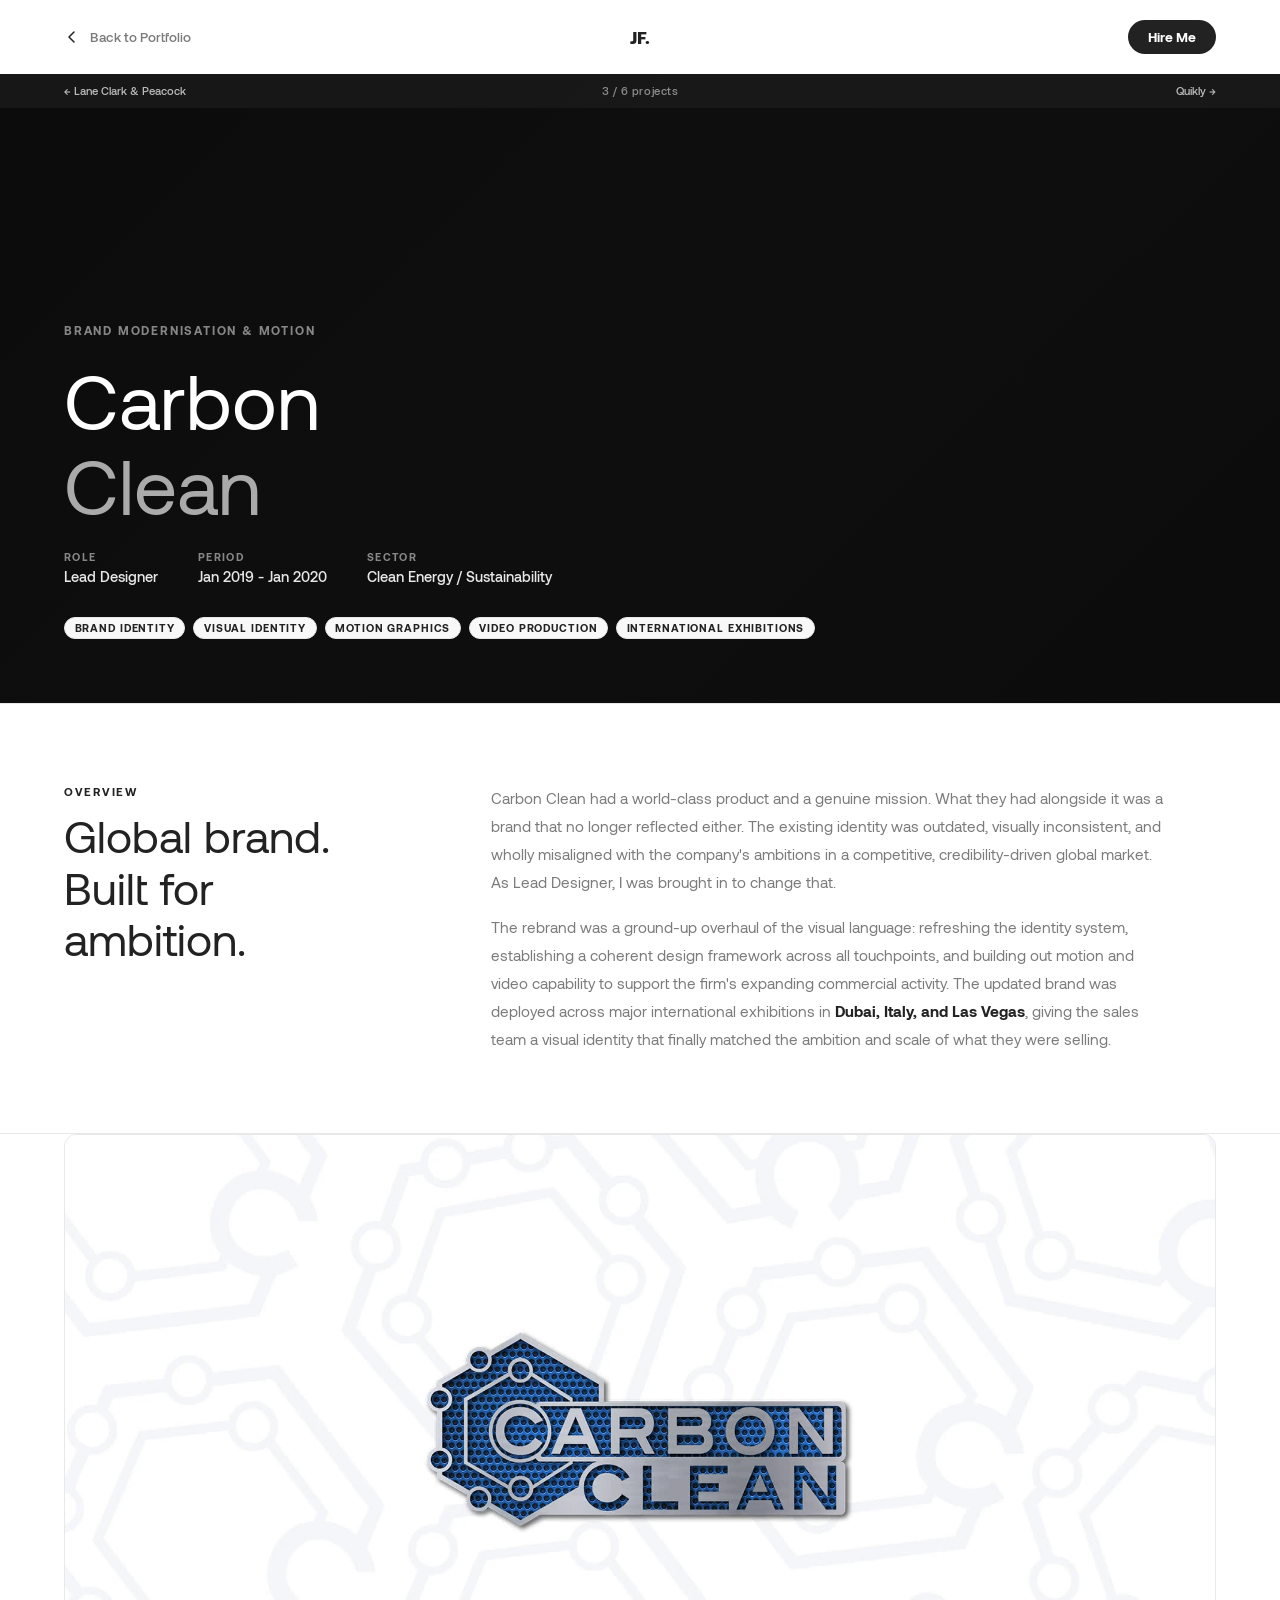
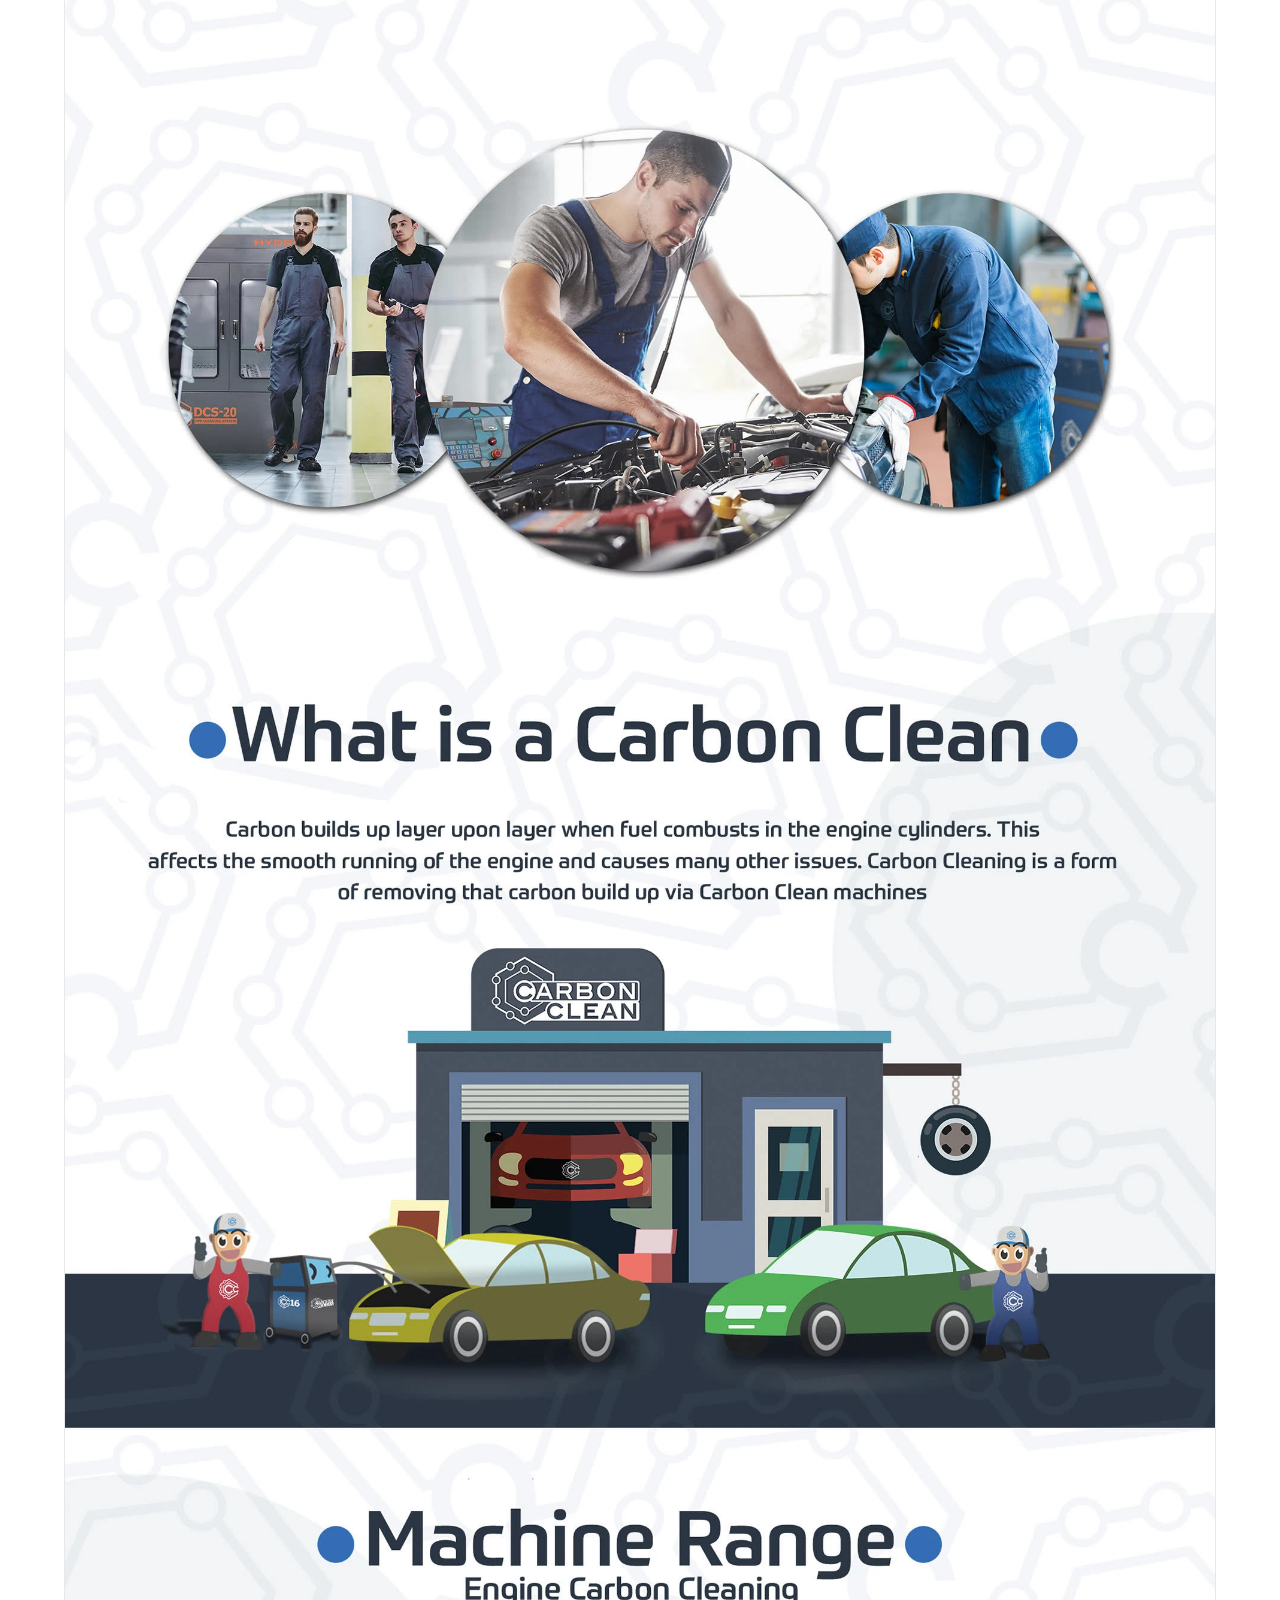
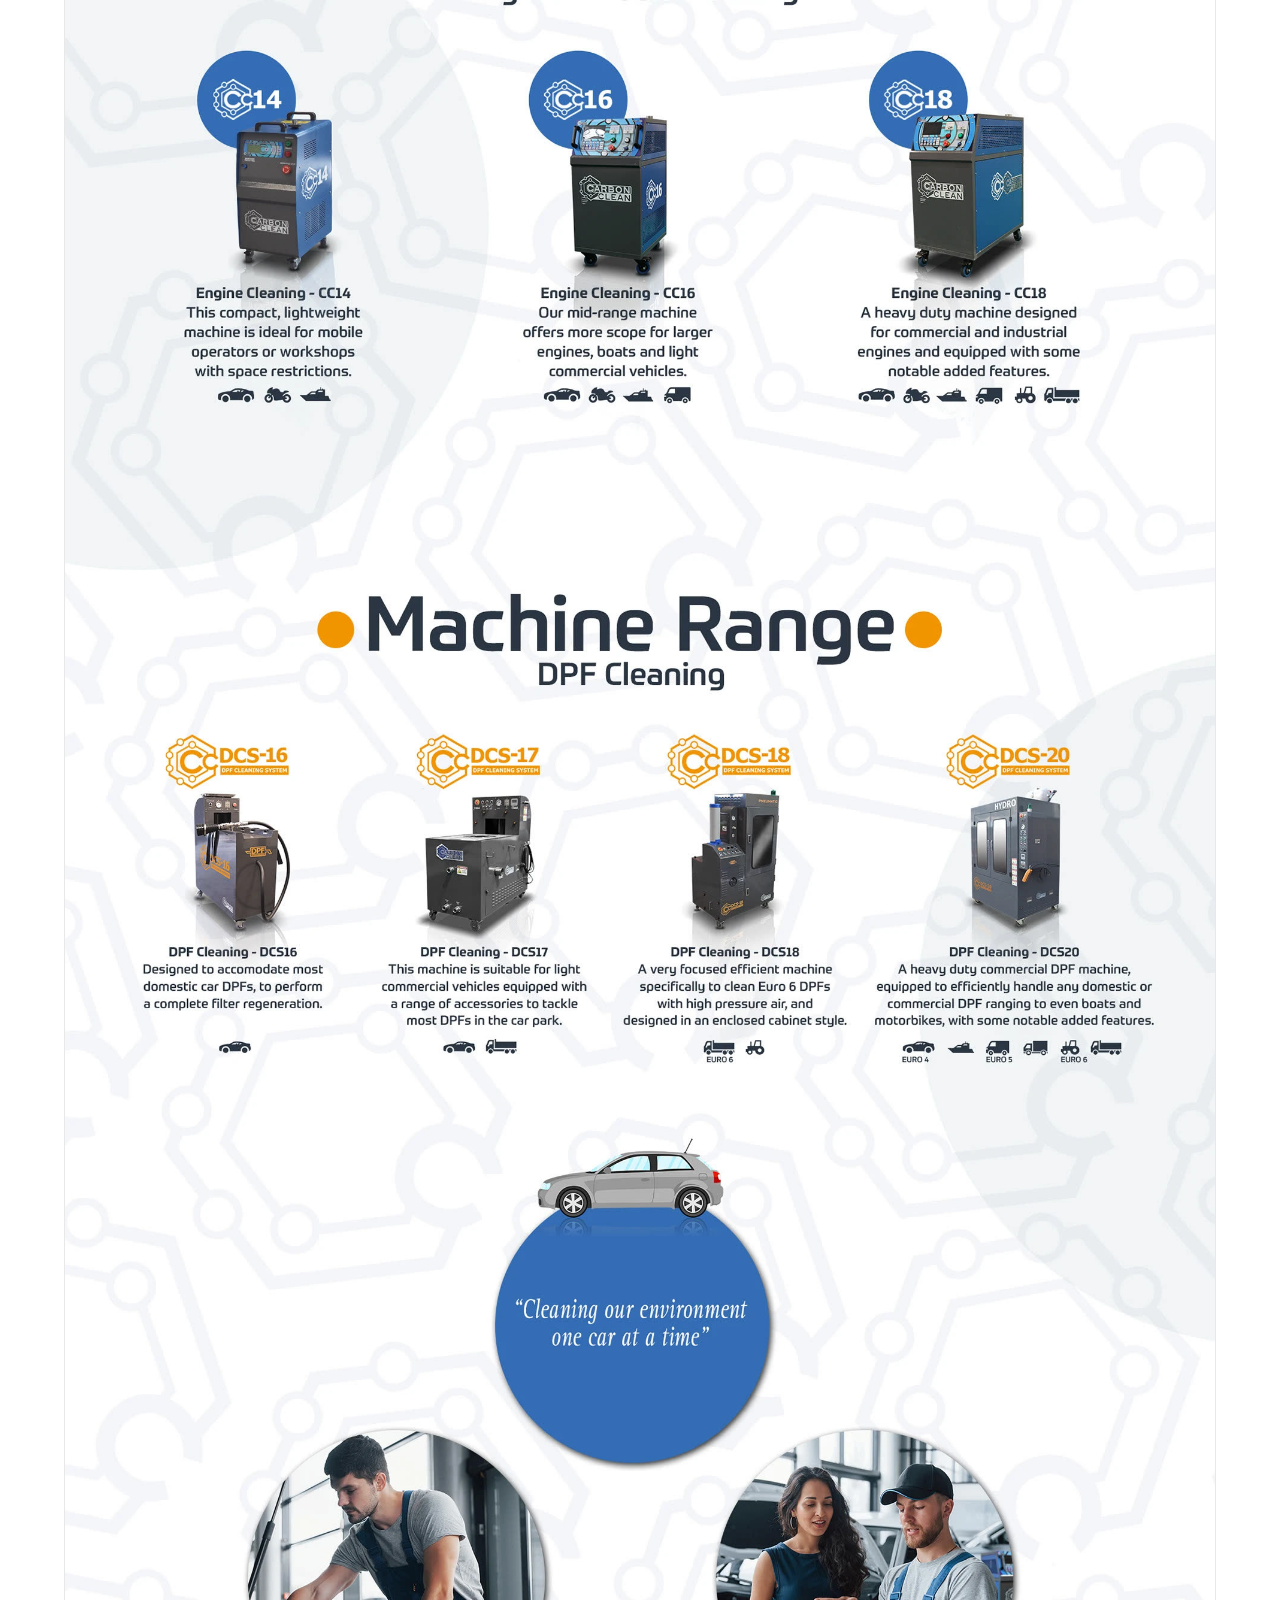
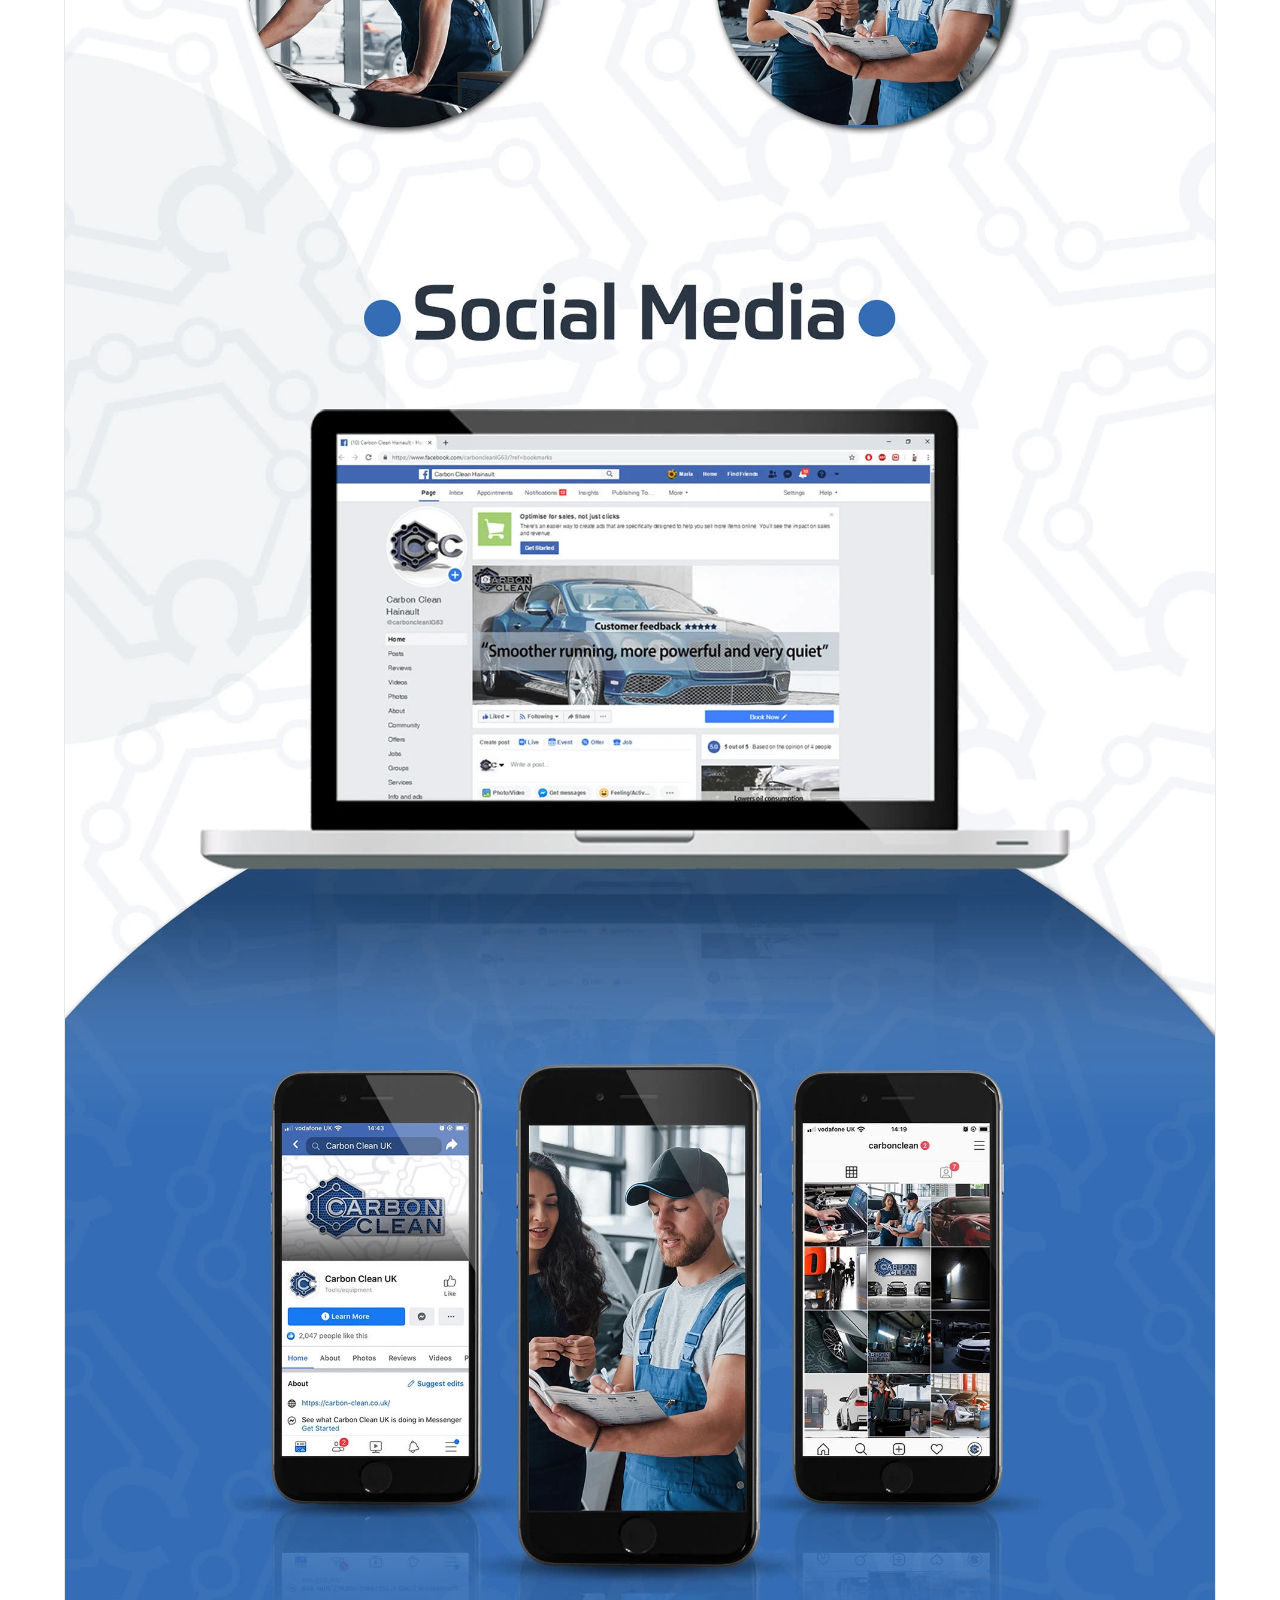
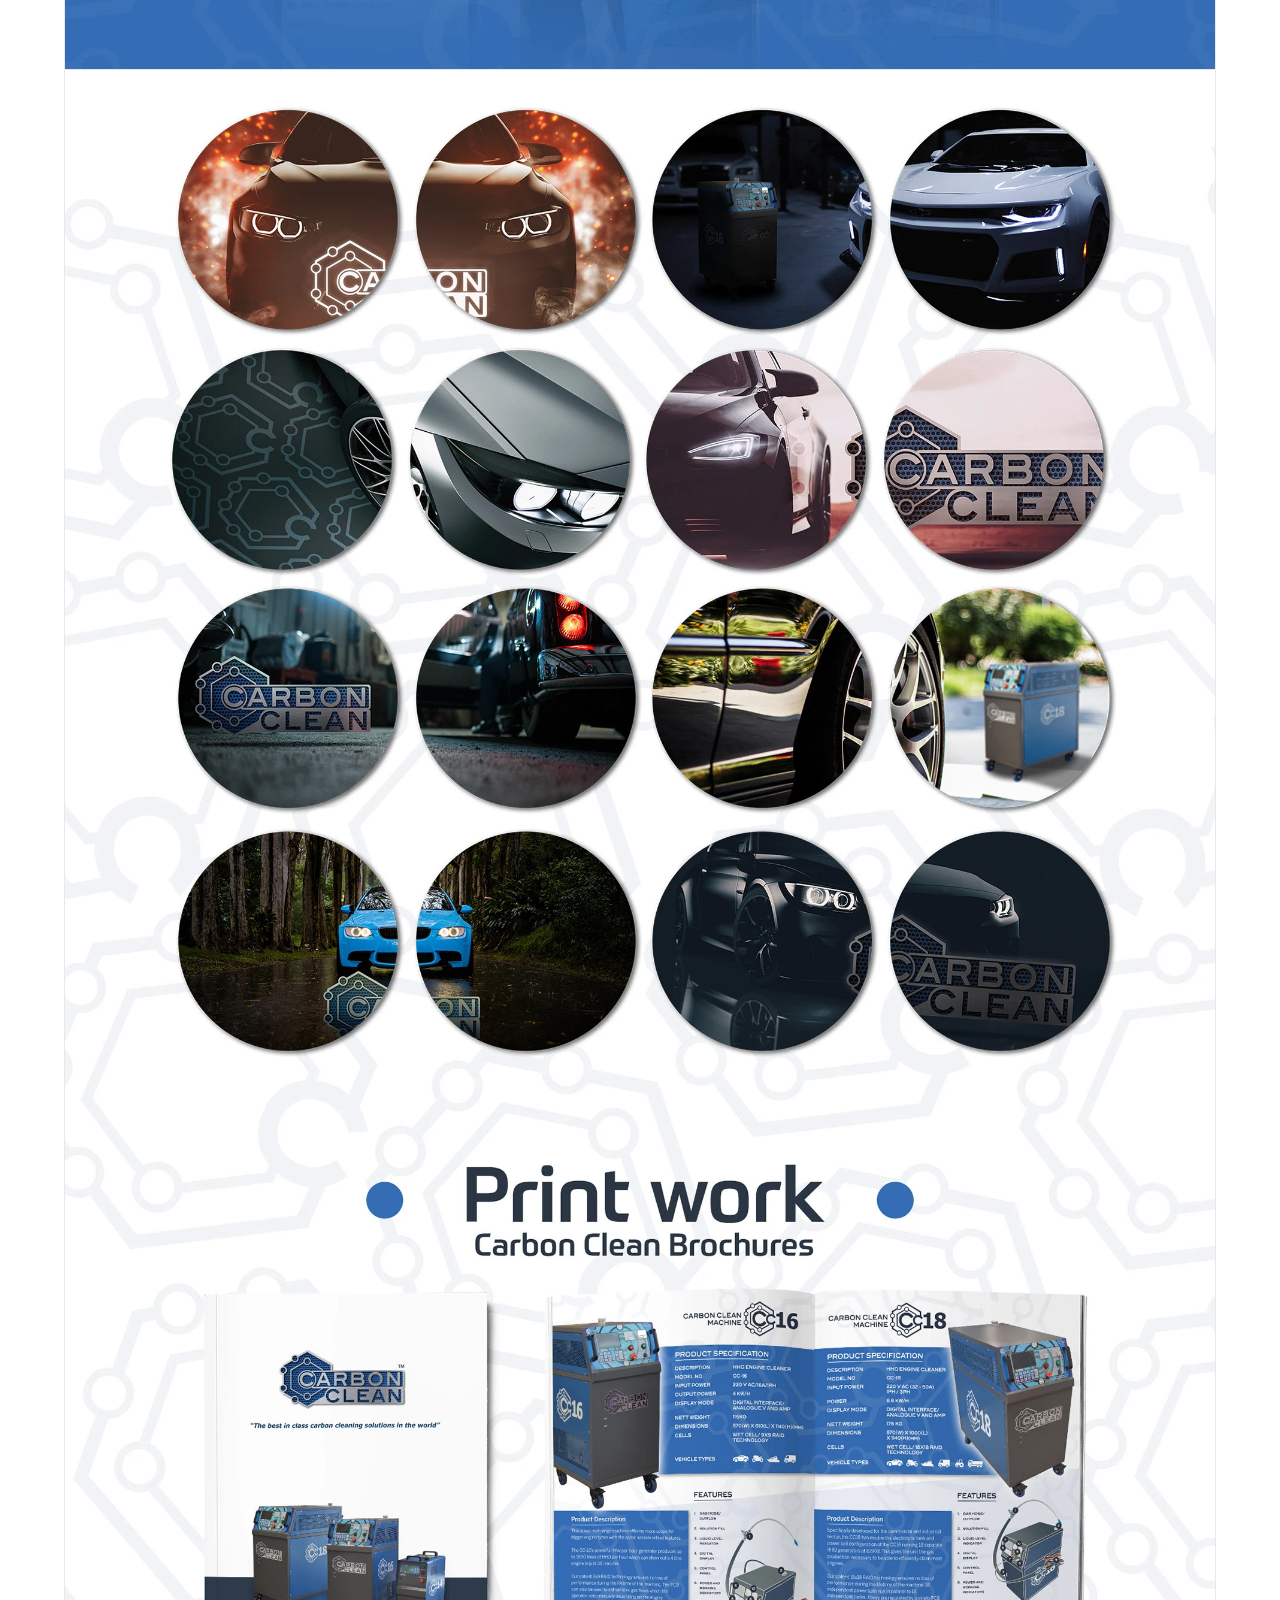
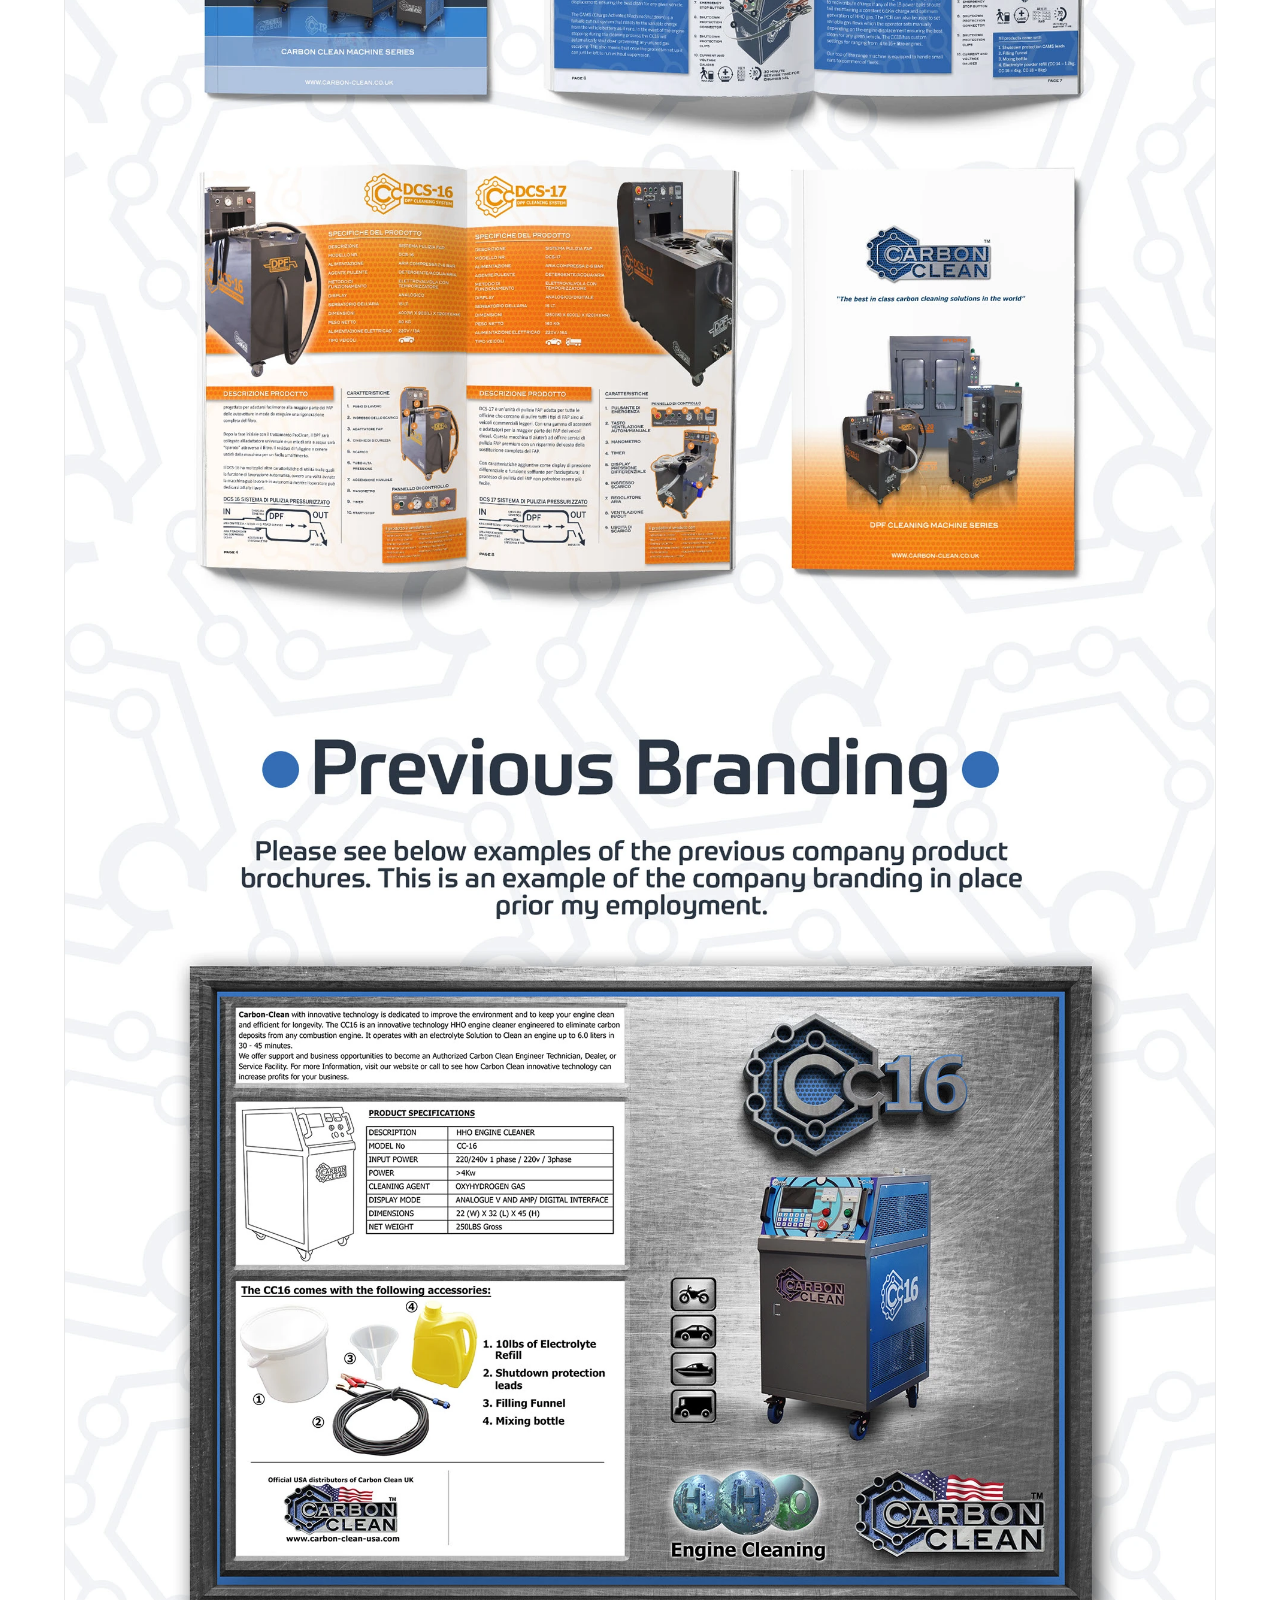
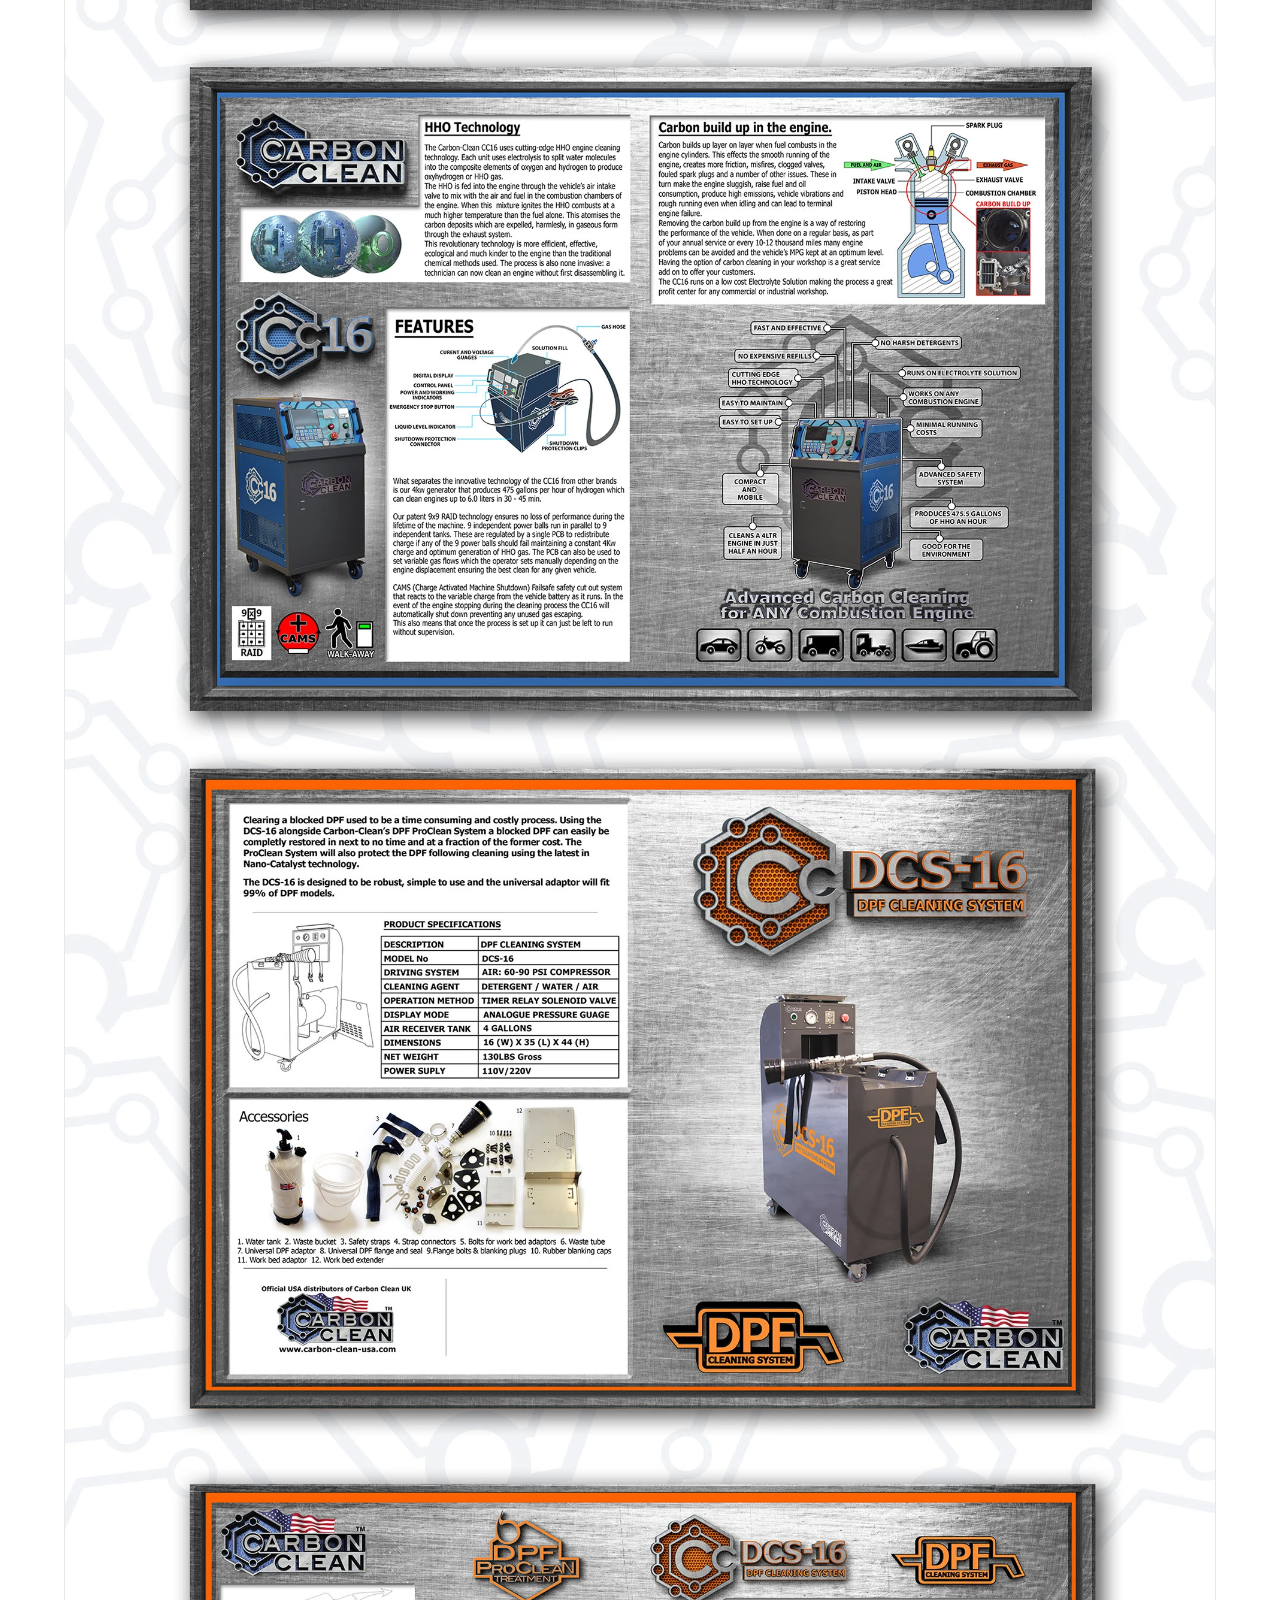
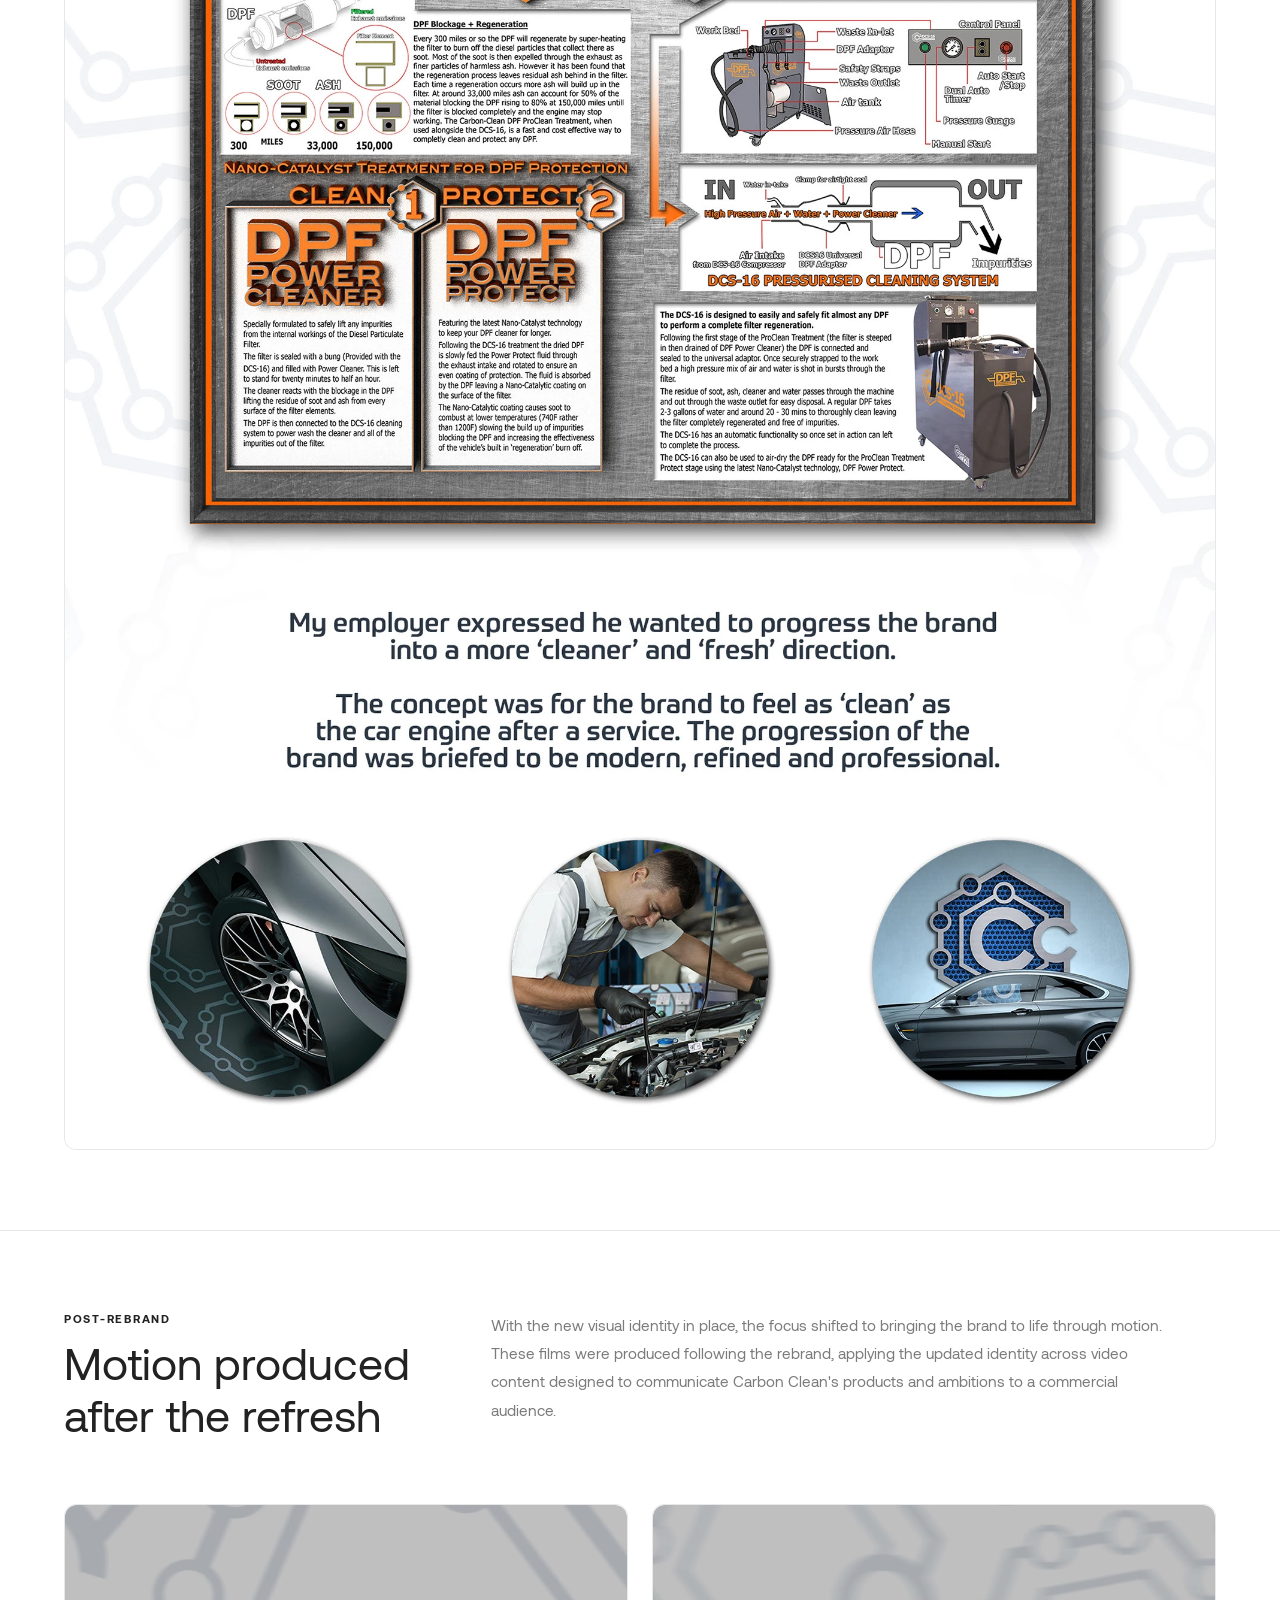
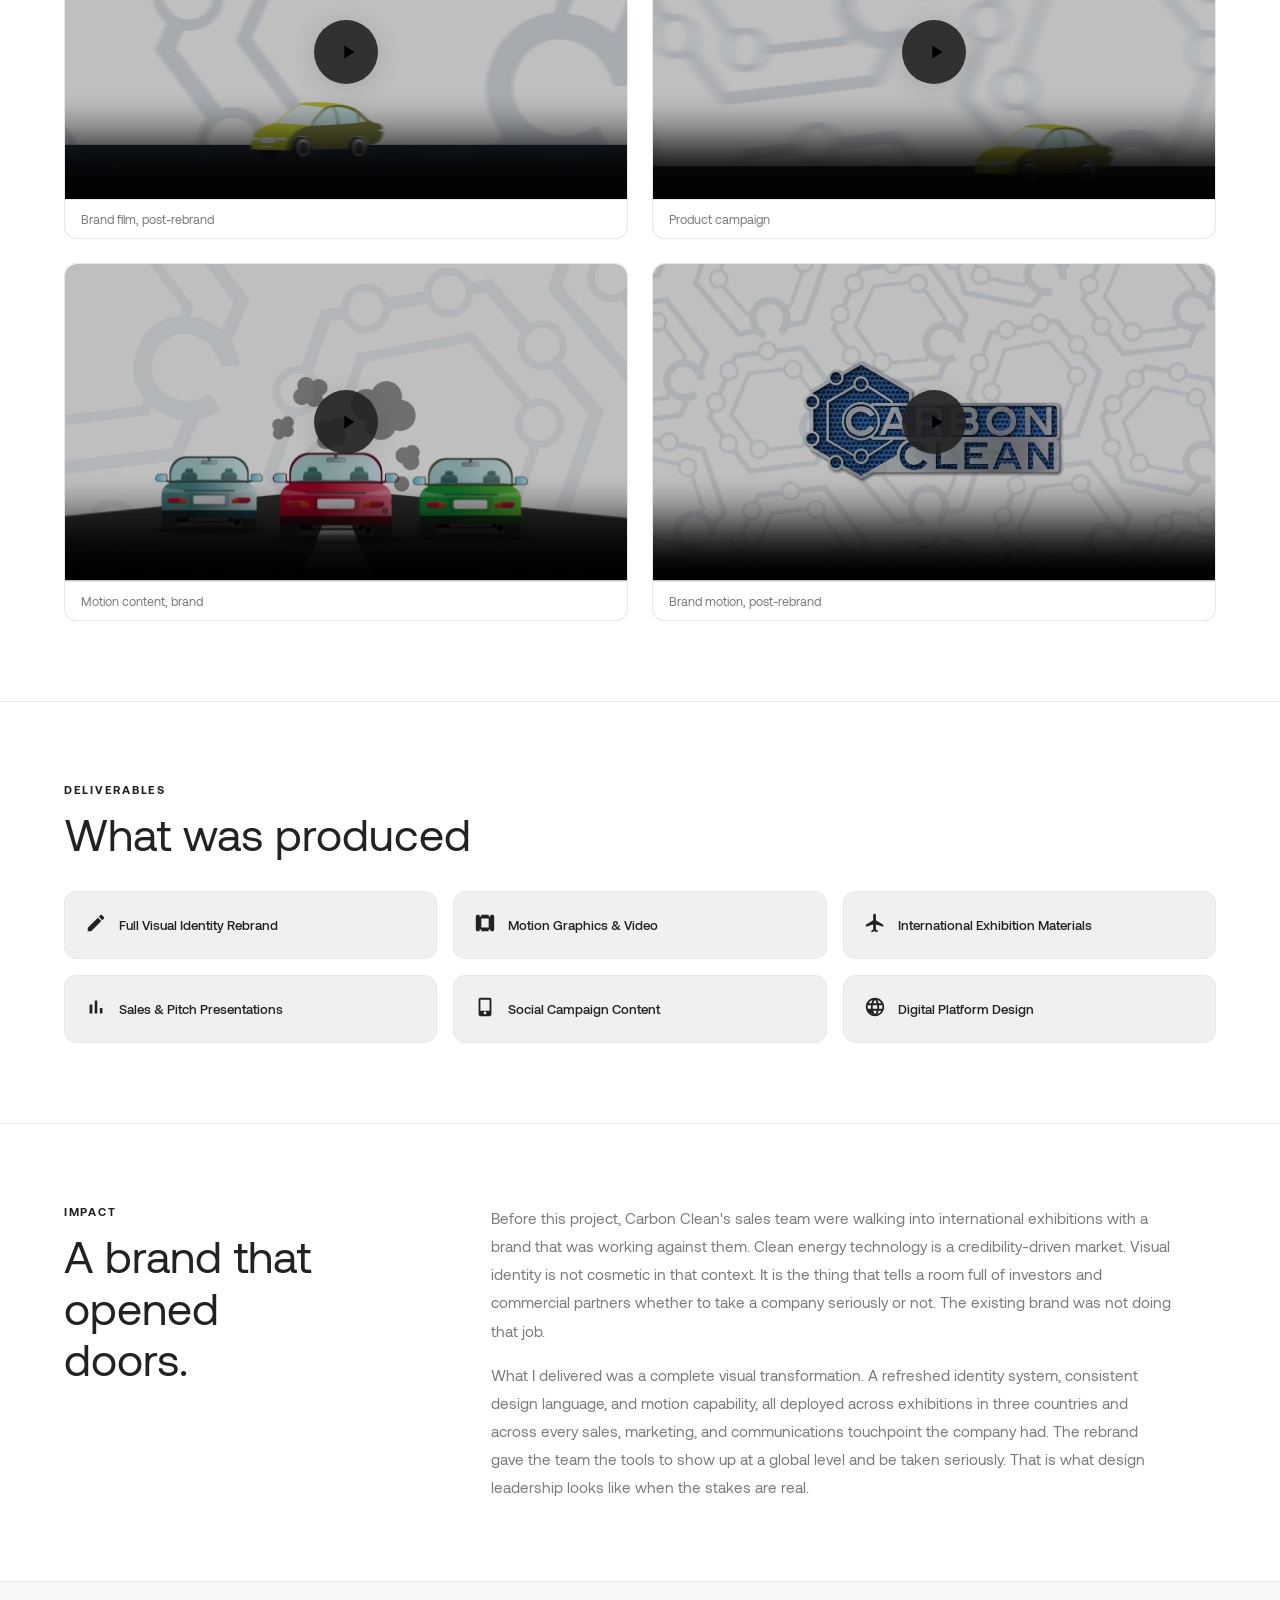
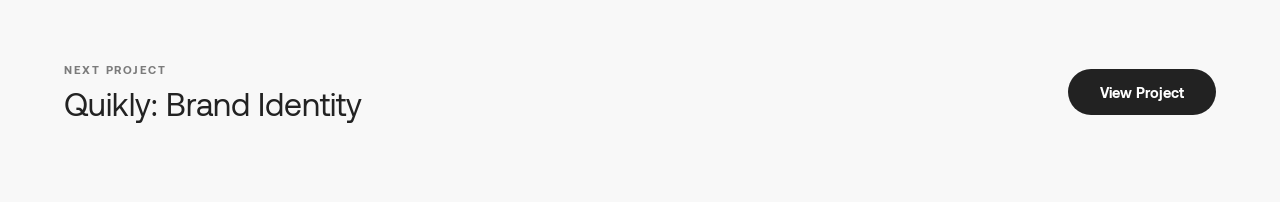
==== carbonclean.html @ cdeaa450 "Project pages: white video containers, favicon fix, mobile strip padding, smaller strip text Co-Auth" ====
﻿<!DOCTYPE html>
<html lang="en">
<head>
  <meta charset="UTF-8" />
  <link rel="icon" type="image/svg+xml" href="assets/favicon.svg" />
  <meta name="viewport" content="width=device-width, initial-scale=1.0" />
  <title>Carbon Clean, Jordan Femi-Famakinwa</title>
  <meta name="description" content="Carbon Clean brand refresh: visual identity modernisation, motion graphics, and international exhibition materials for a global clean-energy company." />
  <meta property="og:type" content="website" />
  <meta property="og:title" content="Carbon Clean, Jordan Femi-Famakinwa" />
  <meta property="og:url" content="https://jordanfemidesign.com/carbonclean.html" />
  <meta property="og:description" content="Carbon Clean brand refresh: visual identity modernisation, motion graphics, and international exhibition materials for a global clean-energy company." />
  <meta property="og:image" content="https://jordanfemidesign.com/assets/og-thumbnail.jpg" />
  <meta name="twitter:card" content="summary_large_image" />
  <meta name="twitter:image" content="https://jordanfemidesign.com/assets/og-thumbnail.jpg" />
  <link rel="stylesheet" href="fonts.css" />
  <script async src="https://www.googletagmanager.com/gtag/js?id=G-19CZ6Z5MK8"></script>
  <script>
    window.dataLayer = window.dataLayer || [];
    function gtag(){dataLayer.push(arguments);}
    gtag('js', new Date());
    gtag('config', 'G-19CZ6Z5MK8');

    // Stack the project nav strip flush below the fixed nav
    function sizeHeaderStack() {
      var nav = document.querySelector('nav');
      var strip = document.querySelector('.project-nav-strip');
      if (!nav || !strip) return;
      var navH = nav.offsetHeight;
      strip.style.top = navH + 'px';
      document.body.style.paddingTop = navH + 'px';
    }
    document.addEventListener('DOMContentLoaded', sizeHeaderStack);
    document.addEventListener('DOMContentLoaded', function() {
      if (document.fonts && document.fonts.ready) {
        document.fonts.ready.then(sizeHeaderStack);
      }
    });
    window.addEventListener('resize', sizeHeaderStack);  </script>
  <style>
    *, *::before, *::after { box-sizing: border-box; margin: 0; padding: 0; }
    :root { --bg:#FFFFFF; --bg2:#F8F8F8; --bg3:#F0F0F0; --accent:#222222; --text:#222222; --muted:#7B7B7B; --border:#E8E8E8; }
    html { scroll-behavior: smooth; }
    body { font-family: 'Aeonik', sans-serif; background: var(--bg); color: var(--text); }

    nav {
      position: fixed; top: 0; left: 0; right: 0; z-index: 100;
      display: flex; justify-content: space-between; align-items: center;
      padding: 1.25rem 4rem; background: #fff;
    }
    .nav-back { display: flex; align-items: center; gap: 0.6rem; color: var(--muted); text-decoration: none; font-size: 0.84rem; font-weight: 500; transition: color 0.2s; }
    .nav-back:hover { color: var(--text); }
    .nav-logo { font-weight: 900; font-size: 1.1rem; letter-spacing: -0.03em; color: var(--accent); text-decoration: none; position: absolute; left: 50%; transform: translateX(-50%); }
    .nav-cta { background: var(--accent); color: #fff; padding: 0.55rem 1.25rem; border-radius: 100px; font-weight: 700; font-size: 0.84rem; text-decoration: none; }

    .project-hero { background: #1a1a1a;
      min-height: 70vh; display: flex; flex-direction: column;
      justify-content: flex-end; padding: 10rem 4rem 4rem;
      position: relative; overflow: hidden; border-bottom: 1px solid var(--border);
    }
    .hero-bg { display: none; position: absolute; inset: 0; background: linear-gradient(135deg, #0a0a0a, #0f1a0a, #1a2e0f); }
    .hero-content { position: relative; z-index: 1; max-width: 800px; }
    .project-eyebrow { font-size: 0.75rem; font-weight: 600; letter-spacing: 0.15em; text-transform: uppercase; color: rgba(255,255,255,0.5); margin-bottom: 1.25rem; display: flex; align-items: center; gap: 0.75rem; }
    .project-eyebrow::before { display: none; }
    .project-hero h1 { color: #fff; font-size: clamp(2.8rem, 6vw, 6rem); font-weight: 400; letter-spacing: 0; line-height: 1.1; margin-bottom: 1.5rem; }
    .project-hero h1 span { color: rgba(255,255,255,0.65); }
    .project-meta { display: flex; gap: 2.5rem; flex-wrap: wrap; margin-bottom: 2rem; }
    .meta-label { font-size: 0.68rem; font-weight: 600; letter-spacing: 0.12em; text-transform: uppercase; color: rgba(255,255,255,0.5); margin-bottom: 0.3rem; }
    .meta-value { font-size: 0.9rem; font-weight: 500; color: rgba(255,255,255,0.9); }
    .tag { font-size: 0.68rem; font-weight: 600; letter-spacing: 0.08em; text-transform: uppercase; color: var(--accent); background: #F8F8F8; padding: 0.22rem 0.6rem; border-radius: 100px; border: 1px solid #E8E8E8; }
    .tags-row { display: flex; gap: 0.5rem; flex-wrap: wrap; }

    .case-section { padding: 5rem 4rem; border-bottom: 1px solid var(--border); }
    .section-label { font-size: 0.72rem; font-weight: 600; letter-spacing: 0.15em; text-transform: uppercase; color: var(--accent); margin-bottom: 0.75rem; }
    .section-title { font-size: clamp(1.8rem, 3.5vw, 2.8rem); font-weight: 400; letter-spacing: 0; line-height: 1.15; margin-bottom: 1.5rem; }
    .body-text { font-size: 0.95rem; color: var(--muted); line-height: 1.85; max-width: 680px; }

    .two-col-3 { display: grid; grid-template-columns: 1fr 2fr; gap: 4rem; align-items: start; }
    .img-full { width: 100%; display: block; border-radius: 0.75rem; border: 1px solid var(--border); }
    .img-caption { font-size: 0.75rem; color: var(--muted); margin-top: 0.75rem; text-align: center; }

    /* Video grid */
    .video-grid { display: grid; grid-template-columns: 1fr 1fr; gap: 1.5rem; margin-top: 2.5rem; }
    .video-item { border-radius: 0.75rem; overflow: hidden; border: 1px solid var(--border); background: #fff; }
    .video-item video { width: 100%; display: block; height: auto; }
    .video-item.featured { grid-column: span 2; }
    .video-label { padding: 0.75rem 1rem; font-size: 0.78rem; color: var(--muted); border-top: 1px solid var(--border); background: #fff; }

    .deliverables-grid { display: grid; grid-template-columns: repeat(3,1fr); gap: 1rem; margin-top: 2rem; }
    .deliverable-card { background: var(--bg3); border: 1px solid var(--border); border-radius: 0.75rem; padding: 1.25rem; display: flex; align-items: center; gap: 0.75rem; }
    .deliverable-icon { font-size: 1.2rem; flex-shrink: 0; }
    .deliverable-text { font-size: 0.82rem; font-weight: 500; color: var(--text); }

    .next-project { padding: 5rem 4rem; background: var(--bg2); display: flex; justify-content: space-between; align-items: center; }
    .next-label { font-size: 0.72rem; font-weight: 600; letter-spacing: 0.15em; text-transform: uppercase; color: var(--muted); margin-bottom: 0.5rem; }
    .next-title { font-size: 2rem; font-weight: 400; letter-spacing: 0; }
    .btn-primary { background: var(--accent); color: #fff; padding: 0.9rem 2rem; border-radius: 100px; font-weight: 700; font-size: 0.9rem; text-decoration: none; transition: opacity 0.2s, transform 0.2s; display: inline-block; }
    .btn-primary:hover { opacity: 0.85; transform: translateY(-2px); }

    .fade-up { opacity: 0; transform: translateY(24px); transition: opacity 0.6s ease, transform 0.6s ease; }
    .fade-up.visible { opacity: 1; transform: translateY(0); }

    @media (max-width: 900px) {
      nav { padding: 1rem 1.5rem; }
      .project-hero, .case-section { padding-left: 1.5rem; padding-right: 1.5rem; }
      .two-col-3 { grid-template-columns: 1fr; gap: 2rem; }
      .video-grid { grid-template-columns: 1fr; }
      .video-item.featured { grid-column: span 1; }
      .deliverables-grid { grid-template-columns: 1fr 1fr; }
      .next-project { flex-direction: column; gap: 2rem; align-items: flex-start; }
    }

    /* Play button overlay */
    .video-item { position: relative; }
    .video-item::before {
      content: '';
      position: absolute;
      inset: 0;
      background: rgba(0,0,0,0.25);
      z-index: 1;
      transition: opacity 0.2s;
      pointer-events: none;
      border-radius: 0.75rem 0.75rem 0 0;
    }
    .video-item.playing::before { opacity: 0; }
    .play-btn {
      position: absolute;
      top: 50%;
      left: 50%;
      transform: translate(-50%, calc(-50% - 20px));
      width: 64px;
      height: 64px;
      background: rgba(34,34,34,0.9);
      border-radius: 50%;
      display: flex;
      align-items: center;
      justify-content: center;
      z-index: 2;
      pointer-events: auto;
      cursor: pointer;
      transition: opacity 0.2s, transform 0.2s, background 0.2s;
      box-shadow: 0 4px 24px rgba(34,34,34,0.15);
    }
    .play-btn:hover { background: #222222; transform: translate(-50%, calc(-50% - 20px)) scale(1.08); }
    .play-btn svg { margin-left: 4px; }
    .video-item.playing .play-btn { opacity: 0; transform: translate(-50%, -50%) scale(0.8); }
    .video-label { position: relative; z-index: 3; }

    .hero-video-bg {
      position: absolute; inset: 0;
      width: 100%; height: 100%;
      object-fit: cover;
      filter: grayscale(100%) brightness(0.55);
      transform: scale(1.06);
      z-index: 0;
    }
    .hero-video-bg::-webkit-media-controls { display: none !important; }
    .hero-video-bg::-webkit-media-controls-enclosure { display: none !important; }
    .hero-video-overlay {
      position: absolute; inset: 0; z-index: 1;
      background: linear-gradient(135deg, rgba(0,0,0,0.55) 0%, rgba(0,0,0,0.45) 50%, rgba(0,0,0,0.55) 100%);
    }
  
    /* ── PROJECT NAV STRIP ─────────────────────────────── */
    .project-nav-strip {
      position: fixed; top: 0; z-index: 99;
      display: grid; grid-template-columns: 1fr auto 1fr; align-items: center;
      left: 0; right: 0;
      padding: 0.65rem 4rem;
      background: rgba(34,34,34,0.5);
      font-size: 0.7rem; font-weight: 500;
    }
    .pnav-prev { color: rgba(255,255,255,0.7); text-decoration: none; transition: color 0.2s; text-align: left; }
    .pnav-next { color: rgba(255,255,255,0.7); text-decoration: none; transition: color 0.2s; text-align: right; }
    .pnav-prev:hover, .pnav-next:hover { color: #fff; }
    .pnav-count { color: rgba(255,255,255,0.5); font-size: 0.7rem; letter-spacing: 0.05em; text-align: center; }
    .pnav-placeholder { min-width: 80px; }
    @media (max-width: 900px) {
      .project-nav-strip { padding-left: 1.5rem; padding-right: 1.5rem; }
    }
  </style>
</head>
<body>

  <nav>
    <a href="index.html" class="nav-back">
      <svg width="16" height="16" viewBox="0 0 16 16" fill="none"><path d="M10 3L5 8l5 5" stroke="#222222" stroke-width="1.5" stroke-linecap="round" stroke-linejoin="round"/></svg>
      Back to Portfolio
    </a>
    <a href="index.html" class="nav-logo">JF.</a>
    <a href="index.html#contact" class="nav-cta">Hire Me</a>
  </nav>

  <div class="project-nav-strip">
  <a href="lcp.html" class="pnav-prev">&#8592; Lane Clark &amp; Peacock</a>
  <span class="pnav-count">3 / 6 projects</span>
  <a href="quikly.html" class="pnav-next">Quikly &#8594;</a>
  </div>



  <div class="project-hero">
    <video class="hero-video-bg" autoplay loop muted playsinline>
      <source src="assets/videos/carbonclean-hero-bg.mp4" type="video/mp4" />
    </video>
    <div class="hero-video-overlay"></div>
    <div class="hero-bg"></div>
    <div class="hero-content">
      <div class="project-eyebrow">Brand Modernisation & Motion</div>
      <h1>Carbon <br><span>Clean</span></h1>
      <div class="project-meta">
        <div class="meta-item">
          <div class="meta-label">Role</div>
          <div class="meta-value">Lead Designer</div>
        </div>
        <div class="meta-item">
          <div class="meta-label">Period</div>
          <div class="meta-value">Jan 2019 - Jan 2020</div>
        </div>
        <div class="meta-item">
          <div class="meta-label">Sector</div>
          <div class="meta-value">Clean Energy / Sustainability</div>
        </div>
      </div>
      <div class="tags-row">
        <span class="tag">Brand Identity</span>
        <span class="tag">Visual Identity</span>
        <span class="tag">Motion Graphics</span>
        <span class="tag">Video Production</span>
        <span class="tag">International Exhibitions</span>
      </div>
    </div>
  </div>

  <!-- OVERVIEW -->
  <section class="case-section">
    <div class="two-col-3">
      <div>
        <div class="section-label">Overview</div>
        <h2 class="section-title">Global brand. <br>Built for <br>ambition.</h2>
      </div>
      <div>
        <p class="body-text">Carbon Clean had a world-class product and a genuine mission. What they had alongside it was a brand that no longer reflected either. The existing identity was outdated, visually inconsistent, and wholly misaligned with the company's ambitions in a competitive, credibility-driven global market. As Lead Designer, I was brought in to change that.</p>
        <p class="body-text" style="margin-top:1rem">The rebrand was a ground-up overhaul of the visual language: refreshing the identity system, establishing a coherent design framework across all touchpoints, and building out motion and video capability to support the firm's expanding commercial activity. The updated brand was deployed across major international exhibitions in <strong style="color:var(--text)">Dubai, Italy, and Las Vegas</strong>, giving the sales team a visual identity that finally matched the ambition and scale of what they were selling.</p>
      </div>
    </div>
  </section>

  <!-- BRAND CONTENT -->
  <section class="case-section" style="padding-top:0">
    <img src="assets/carbonclean-content-1.jpg" alt="Carbon Clean Brand Progression" style="width:100%;display:block;border-radius:0.75rem 0.75rem 0 0;border:1px solid var(--border);" />
    <img src="assets/carbonclean-content-2.webp" alt="Carbon Clean Print Work & Brand History" style="width:100%;display:block;border-radius:0 0 0.75rem 0.75rem;border:1px solid var(--border);border-top:none;" />
  </section>

  <!-- POST-REBRAND MOTION -->
  <section class="case-section">
    <div class="two-col-3">
      <div>
        <div class="section-label">Post-Rebrand</div>
        <h2 class="section-title">Motion produced after the refresh</h2>
      </div>
      <div>
        <p class="body-text">With the new visual identity in place, the focus shifted to bringing the brand to life through motion. These films were produced following the rebrand, applying the updated identity across video content designed to communicate Carbon Clean's products and ambitions to a commercial audience.</p>
      </div>
    </div>
    <div class="video-grid" style="margin-top:2.5rem">
      <div class="video-item" style="position:relative;">
        <div class="play-btn" onclick="this.closest('.video-item').querySelector('video').play()"><svg width="22" height="22" viewBox="0 0 24 24" fill="#000"><path d="M8 5v14l11-7z"/></svg></div>
        <video controls preload="none" poster="assets/thumbs/carbon-clean-new-1-thumb.jpg" style="width:100%;display:block;height:auto;">
          <source src="assets/videos/carbon-clean-new-1.mp4" type="video/mp4" />
        </video>
        <div class="video-label">Brand film, post-rebrand</div>
      </div>
      <div class="video-item" style="position:relative;">
        <div class="play-btn" onclick="this.closest('.video-item').querySelector('video').play()"><svg width="22" height="22" viewBox="0 0 24 24" fill="#000"><path d="M8 5v14l11-7z"/></svg></div>
        <video controls preload="none" poster="assets/thumbs/carbon-clean-new-2-thumb.jpg" style="width:100%;display:block;height:auto;">
          <source src="assets/videos/carbon-clean-new-2.mp4" type="video/mp4" />
        </video>
        <div class="video-label">Product campaign</div>
      </div>
      <div class="video-item" style="position:relative;">
        <div class="play-btn" onclick="this.closest('.video-item').querySelector('video').play()"><svg width="22" height="22" viewBox="0 0 24 24" fill="#000"><path d="M8 5v14l11-7z"/></svg></div>
        <video controls preload="none" poster="assets/thumbs/carbon-clean-new-3-thumb.jpg" style="width:100%;display:block;height:auto;">
          <source src="assets/videos/carbon-clean-new-3.mp4" type="video/mp4" />
        </video>
        <div class="video-label">Motion content, brand</div>
      </div>
      <div class="video-item" style="position:relative;">
        <div class="play-btn" onclick="this.closest('.video-item').querySelector('video').play()"><svg width="22" height="22" viewBox="0 0 24 24" fill="#000"><path d="M8 5v14l11-7z"/></svg></div>
        <video controls preload="none" poster="assets/thumbs/carbon-clean-new-4-thumb.jpg" style="width:100%;display:block;height:auto;">
          <source src="assets/videos/carbon-clean-new-4.mp4" type="video/mp4" />
        </video>
        <div class="video-label">Brand motion, post-rebrand</div>
      </div>
    </div>
  </section>

  <!-- DELIVERABLES -->
  <section class="case-section">
    <div class="section-label">Deliverables</div>
    <h2 class="section-title">What was produced</h2>
    <div class="deliverables-grid">
      <div class="deliverable-card"><span class="deliverable-icon"><svg width="22" height="22" viewBox="0 0 24 24" fill="#222222"><path d="M3 17.25V21h3.75L17.81 9.94l-3.75-3.75L3 17.25zM20.71 7.04c.39-.39.39-1.02 0-1.41l-2.34-2.34c-.39-.39-1.02-.39-1.41 0l-1.83 1.83 3.75 3.75 1.83-1.83z"/></svg></span><span class="deliverable-text">Full Visual Identity Rebrand</span></div>
      <div class="deliverable-card"><span class="deliverable-icon"><svg width="22" height="22" viewBox="0 0 24 24" fill="#222222"><path d="M18 3v2h-2V3H8v2H6V3H4c-1.1 0-2 .9-2 2v14c0 1.1.9 2 2 2h2v-2h2v2h8v-2h2v2h2c1.1 0 2-.9 2-2V5c0-1.1-.9-2-2-2h-2zm-2 14H8V7h8v10z"/></svg></span><span class="deliverable-text">Motion Graphics & Video</span></div>
      <div class="deliverable-card"><span class="deliverable-icon"><svg width="22" height="22" viewBox="0 0 24 24" fill="#222222"><path d="M21 16v-2l-8-5V3.5c0-.83-.67-1.5-1.5-1.5S10 2.67 10 3.5V9l-8 5v2l8-2.5V19l-2 1.5V22l3.5-1 3.5 1v-1.5L13 19v-5.5l8 2.5z"/></svg></span><span class="deliverable-text">International Exhibition Materials</span></div>
      <div class="deliverable-card"><span class="deliverable-icon"><svg width="22" height="22" viewBox="0 0 24 24" fill="#222222"><path d="M5 9.2h3V19H5zM10.6 5h2.8v14h-2.8zm5.6 8H19v6h-2.8z"/></svg></span><span class="deliverable-text">Sales & Pitch Presentations</span></div>
      <div class="deliverable-card"><span class="deliverable-icon"><svg width="22" height="22" viewBox="0 0 24 24" fill="#222222"><path d="M17 2H7c-1.1 0-2 .9-2 2v16c0 1.1.9 2 2 2h10c1.1 0 2-.9 2-2V4c0-1.1-.9-2-2-2zm-5 18c-.83 0-1.5-.67-1.5-1.5S11.17 17 12 17s1.5.67 1.5 1.5S12.83 20 12 20zm5-4H7V4h10v12z"/></svg></span><span class="deliverable-text">Social Campaign Content</span></div>
      <div class="deliverable-card"><span class="deliverable-icon"><svg width="22" height="22" viewBox="0 0 24 24" fill="#222222"><path d="M11.99 2C6.47 2 2 6.48 2 12s4.47 10 9.99 10C17.52 22 22 17.52 22 12S17.52 2 11.99 2zm6.93 6h-2.95c-.32-1.25-.78-2.45-1.38-3.56 1.84.63 3.37 1.91 4.33 3.56zM12 4.04c.83 1.2 1.48 2.53 1.91 3.96h-3.82c.43-1.43 1.08-2.76 1.91-3.96zM4.26 14C4.1 13.36 4 12.69 4 12s.1-1.36.26-2h3.38c-.08.66-.14 1.32-.14 2s.06 1.34.14 2H4.26zm3.77 5.56c-.6-1.11-1.06-2.31-1.38-3.56H5.08c.96 1.65 2.49 2.93 4.33 3.56zM8.03 8H5.08c.96-1.66 2.49-2.93 4.33-3.56C8.81 5.55 8.35 6.75 8.03 8zM12 19.96c-.83-1.2-1.48-2.53-1.91-3.96h3.82c-.43 1.43-1.08 2.76-1.91 3.96zM14.34 14H9.66c-.09-.66-.16-1.32-.16-2s.07-1.35.16-2h4.68c.09.65.16 1.32.16 2s-.07 1.34-.16 2zm.25 5.56c.6-1.11 1.06-2.31 1.38-3.56h2.95c-.96 1.65-2.49 2.93-4.33 3.56zM16.36 14c.08-.66.14-1.32.14-2s-.06-1.34-.14-2h3.38c.16.64.26 1.31.26 2s-.1 1.36-.26 2h-3.38z"/></svg></span><span class="deliverable-text">Digital Platform Design</span></div>
    </div>
  </section>

  <!-- CLOSING -->
  <section class="case-section">
    <div class="two-col-3">
      <div>
        <div class="section-label">Impact</div>
        <h2 class="section-title">A brand that <br>opened <br>doors.</h2>
      </div>
      <div>
        <p class="body-text">Before this project, Carbon Clean's sales team were walking into international exhibitions with a brand that was working against them. Clean energy technology is a credibility-driven market. Visual identity is not cosmetic in that context. It is the thing that tells a room full of investors and commercial partners whether to take a company seriously or not. The existing brand was not doing that job.</p>
        <p class="body-text" style="margin-top:1rem">What I delivered was a complete visual transformation. A refreshed identity system, consistent design language, and motion capability, all deployed across exhibitions in three countries and across every sales, marketing, and communications touchpoint the company had. The rebrand gave the team the tools to show up at a global level and be taken seriously. That is what design leadership looks like when the stakes are real.</p>
      </div>
    </div>
  </section>

  <div class="next-project">
    <div>
      <div class="next-label">Next Project</div>
      <div class="next-title">Quikly: Brand Identity</div>
    </div>
    <a href="quikly.html" class="btn-primary">View Project</a>
  </div>

  <script>
    const observer = new IntersectionObserver(entries => {
      entries.forEach((e, i) => { if (e.isIntersecting) setTimeout(() => e.target.classList.add('visible'), i * 80); });
    }, { threshold: 0.08 });
    document.querySelectorAll('.fade-up').forEach(el => observer.observe(el));

    // Stack the project nav strip flush below the fixed nav
    function sizeHeaderStack() {
      var nav = document.querySelector('nav');
      var strip = document.querySelector('.project-nav-strip');
      if (!nav || !strip) return;
      var navH = nav.offsetHeight;
      strip.style.top = navH + 'px';
      document.body.style.paddingTop = navH + 'px';
    }
    document.addEventListener('DOMContentLoaded', sizeHeaderStack);
    document.addEventListener('DOMContentLoaded', function() {
      if (document.fonts && document.fonts.ready) {
        document.fonts.ready.then(sizeHeaderStack);
      }
    });
    window.addEventListener('resize', sizeHeaderStack);  </script>

  <script>
    document.querySelectorAll('.play-btn').forEach(btn => {
      btn.addEventListener('click', () => {
        const video = btn.closest('.video-item').querySelector('video');
        if (video) video.play();
      });
    });
    document.querySelectorAll('.video-item video').forEach(video => {
      const item = video.closest('.video-item');
      video.addEventListener('play',  () => item.classList.add('playing'));
      video.addEventListener('pause', () => item.classList.remove('playing'));
      video.addEventListener('ended', () => item.classList.remove('playing'));
    });

    // Stack the project nav strip flush below the fixed nav
    function sizeHeaderStack() {
      var nav = document.querySelector('nav');
      var strip = document.querySelector('.project-nav-strip');
      if (!nav || !strip) return;
      var navH = nav.offsetHeight;
      strip.style.top = navH + 'px';
      document.body.style.paddingTop = navH + 'px';
    }
    document.addEventListener('DOMContentLoaded', sizeHeaderStack);
    document.addEventListener('DOMContentLoaded', function() {
      if (document.fonts && document.fonts.ready) {
        document.fonts.ready.then(sizeHeaderStack);
      }
    });
    window.addEventListener('resize', sizeHeaderStack);  </script>
</body>
</html>
---- fonts.css ----
/* Aeonik — self-hosted */
@font-face { font-family: 'Aeonik'; src: url('fonts/Aeonik-Regular.ttf') format('truetype'); font-weight: 400; font-style: normal; font-display: swap; }
@font-face { font-family: 'Aeonik'; src: url('fonts/Aeonik-RegularItalic.ttf') format('truetype'); font-weight: 400; font-style: italic; font-display: swap; }
@font-face { font-family: 'Aeonik'; src: url('fonts/Aeonik-Medium.ttf') format('truetype'); font-weight: 500; font-style: normal; font-display: swap; }
@font-face { font-family: 'Aeonik'; src: url('fonts/Aeonik-MediumItalic.ttf') format('truetype'); font-weight: 500; font-style: italic; font-display: swap; }
@font-face { font-family: 'Aeonik'; src: url('fonts/Aeonik-Bold.ttf') format('truetype'); font-weight: 700; font-style: normal; font-display: swap; }
@font-face { font-family: 'Aeonik'; src: url('fonts/Aeonik-BoldItalic.ttf') format('truetype'); font-weight: 700; font-style: italic; font-display: swap; }
@font-face { font-family: 'Aeonik'; src: url('fonts/Aeonik-Black.ttf') format('truetype'); font-weight: 900; font-style: normal; font-display: swap; }
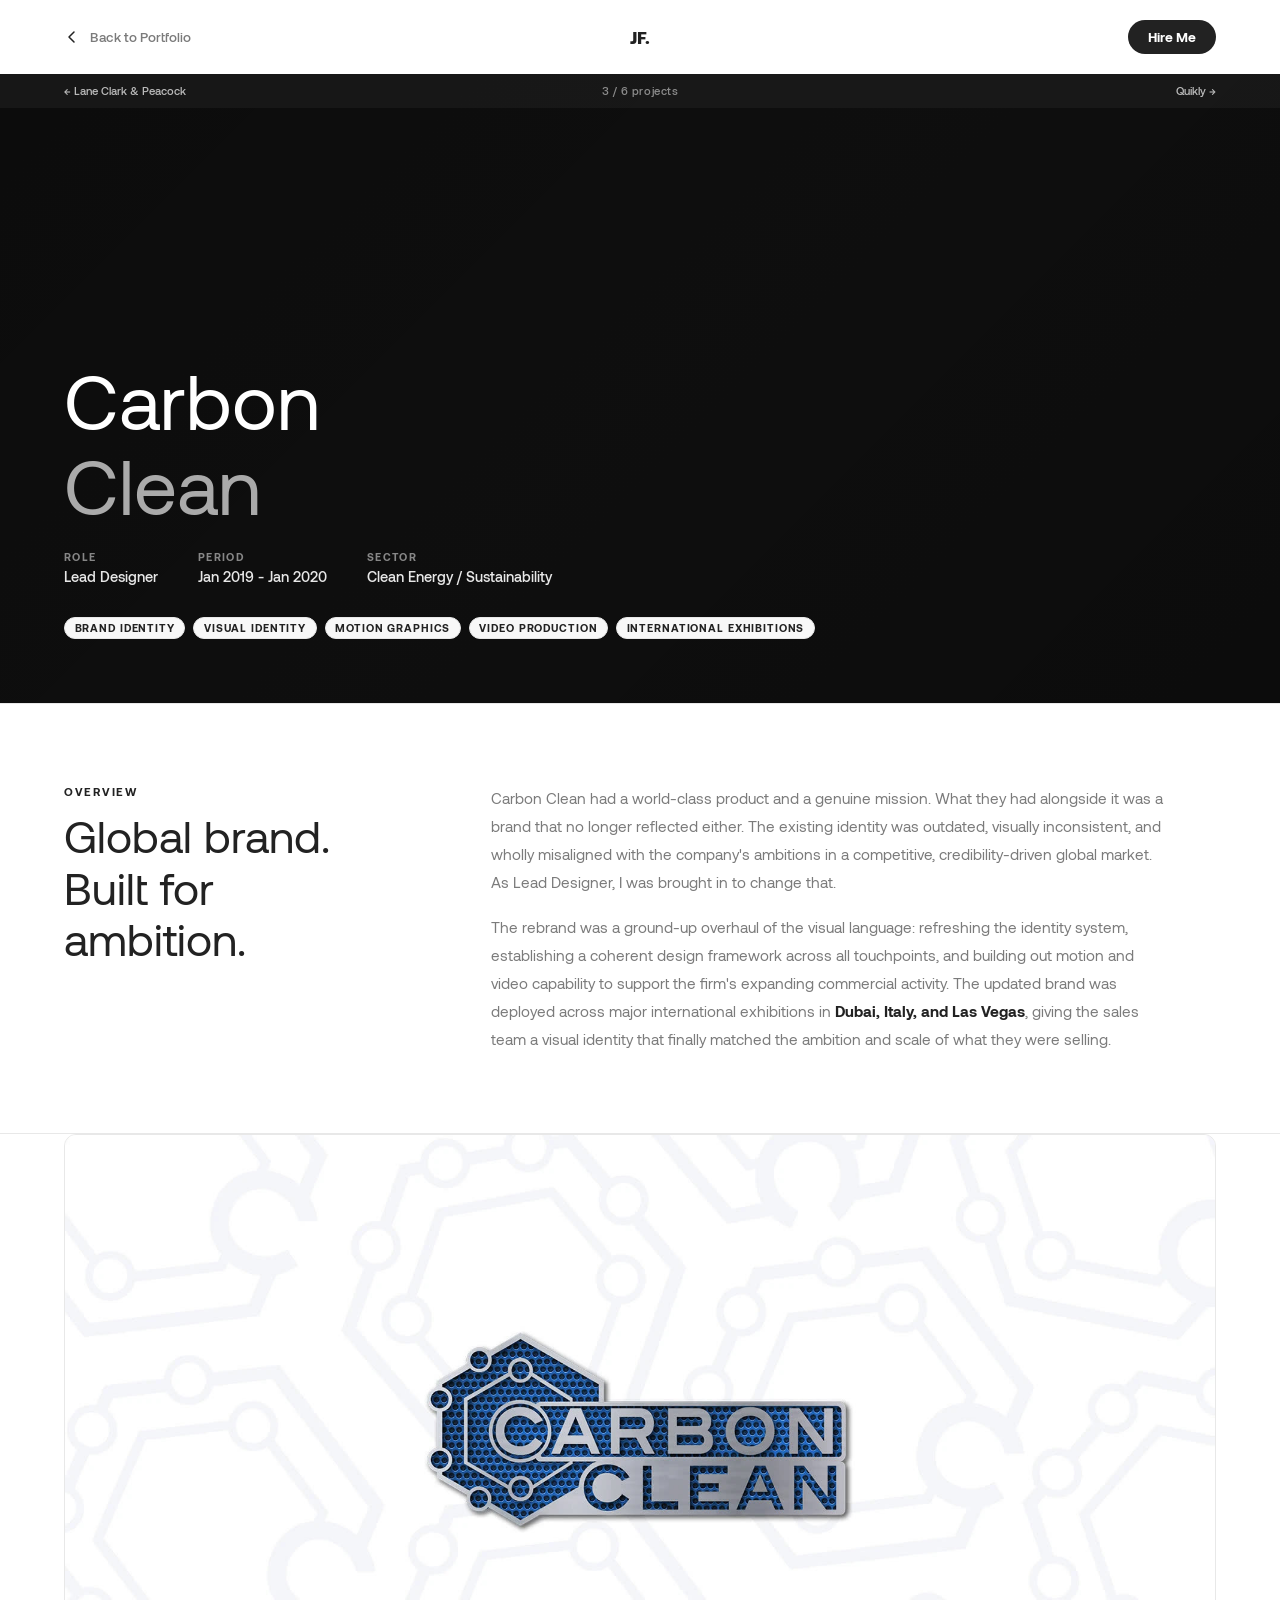
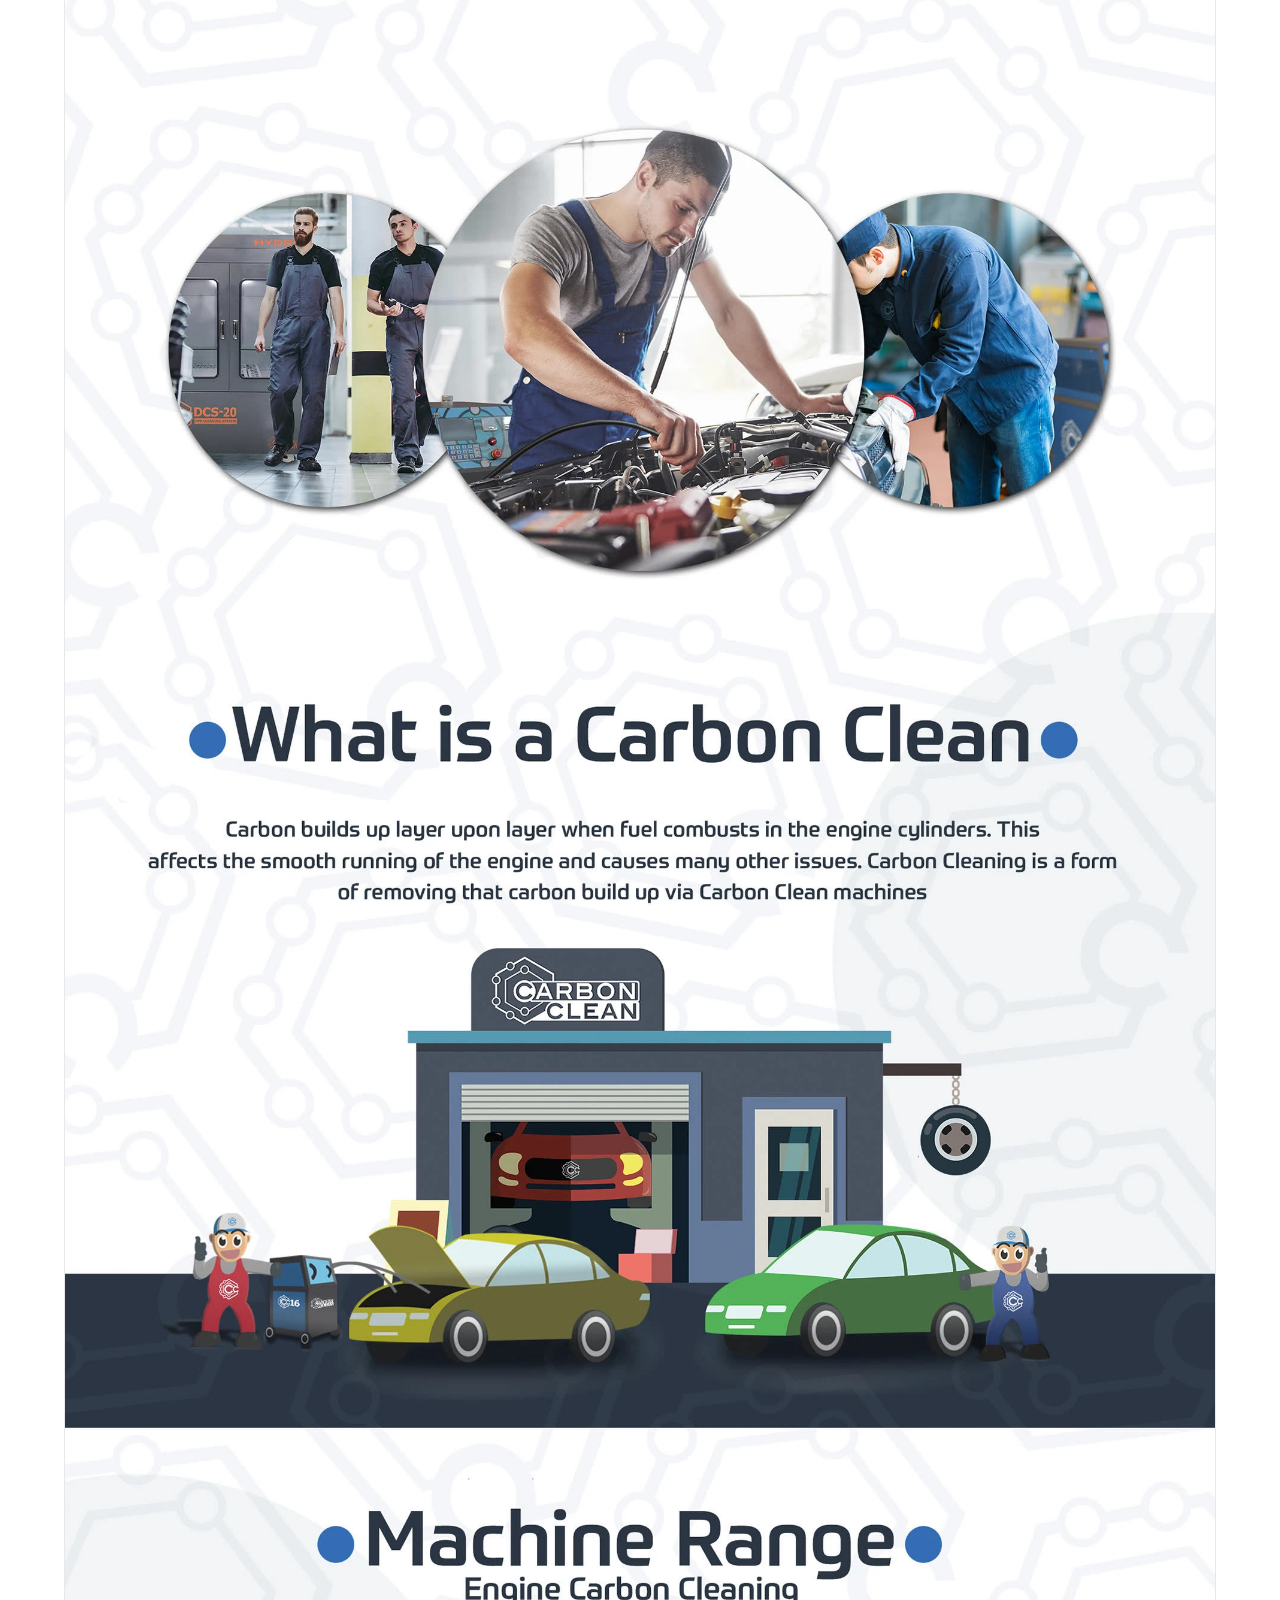
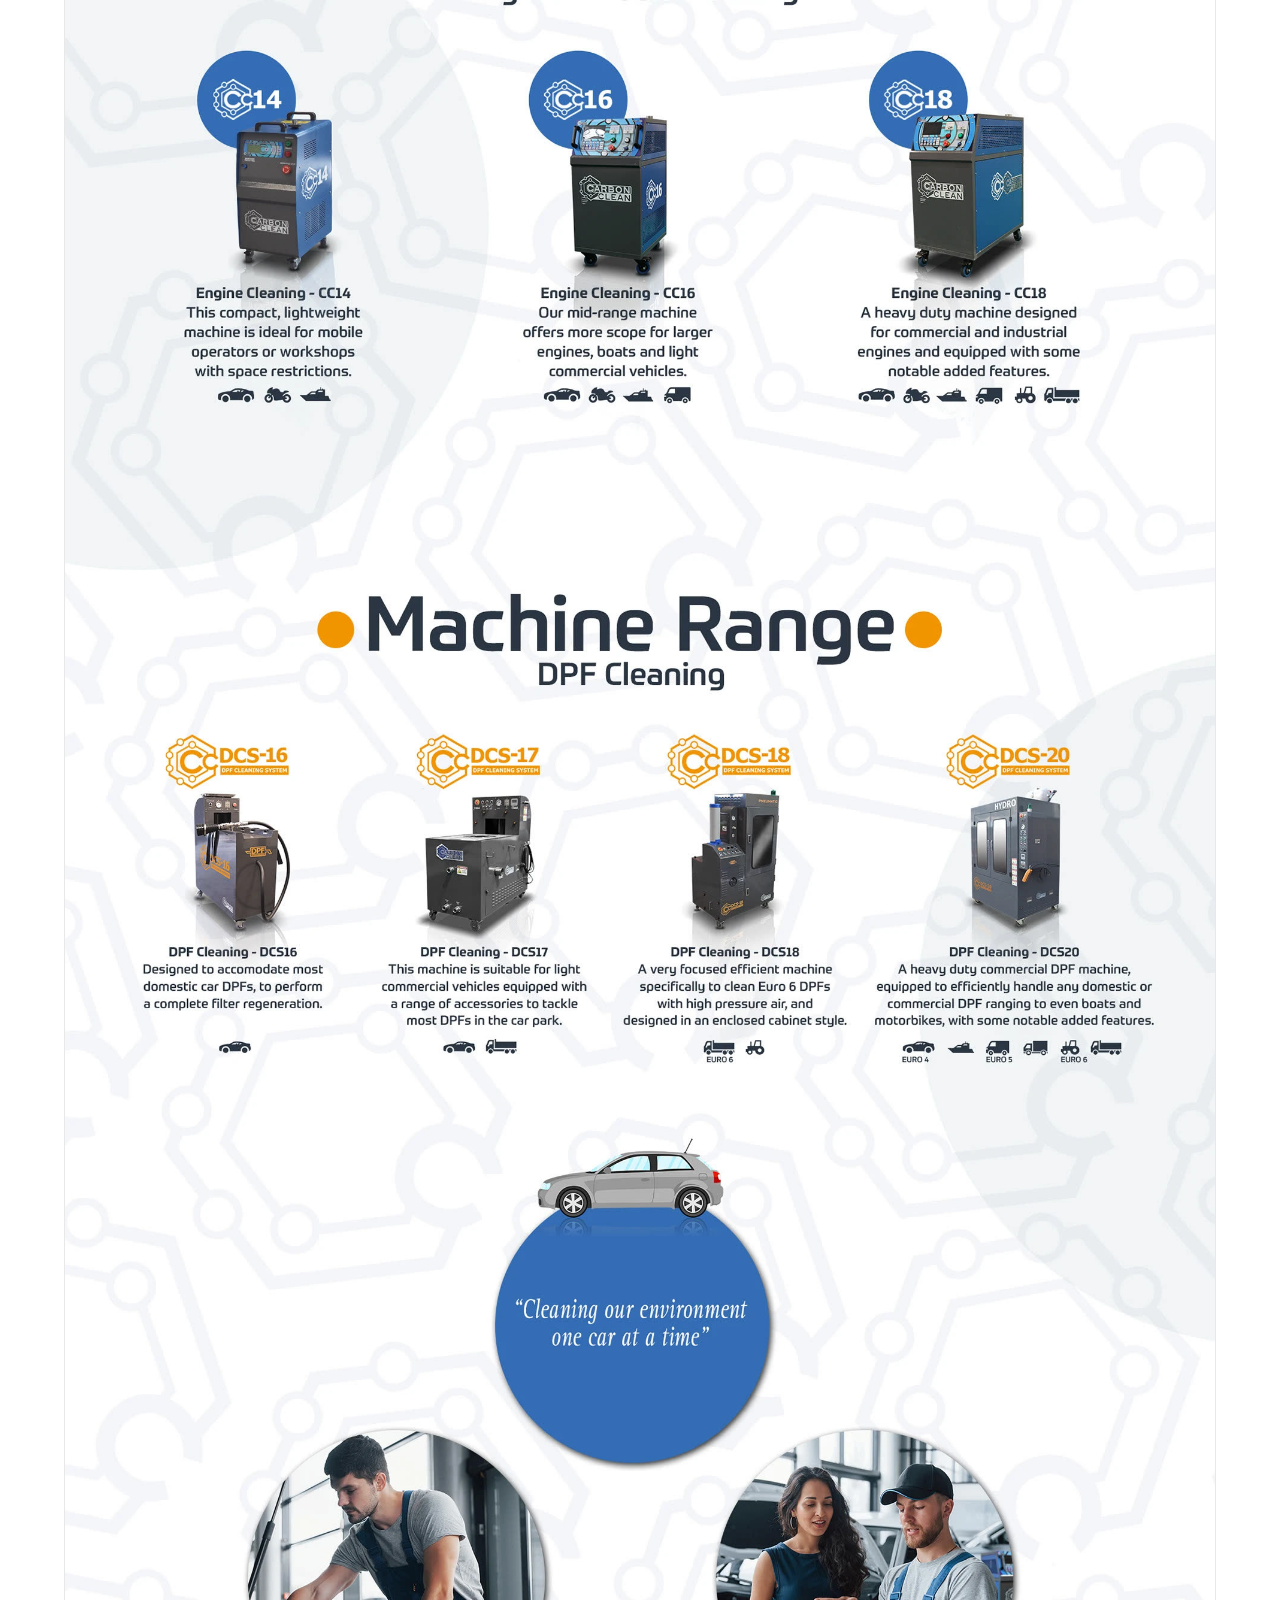
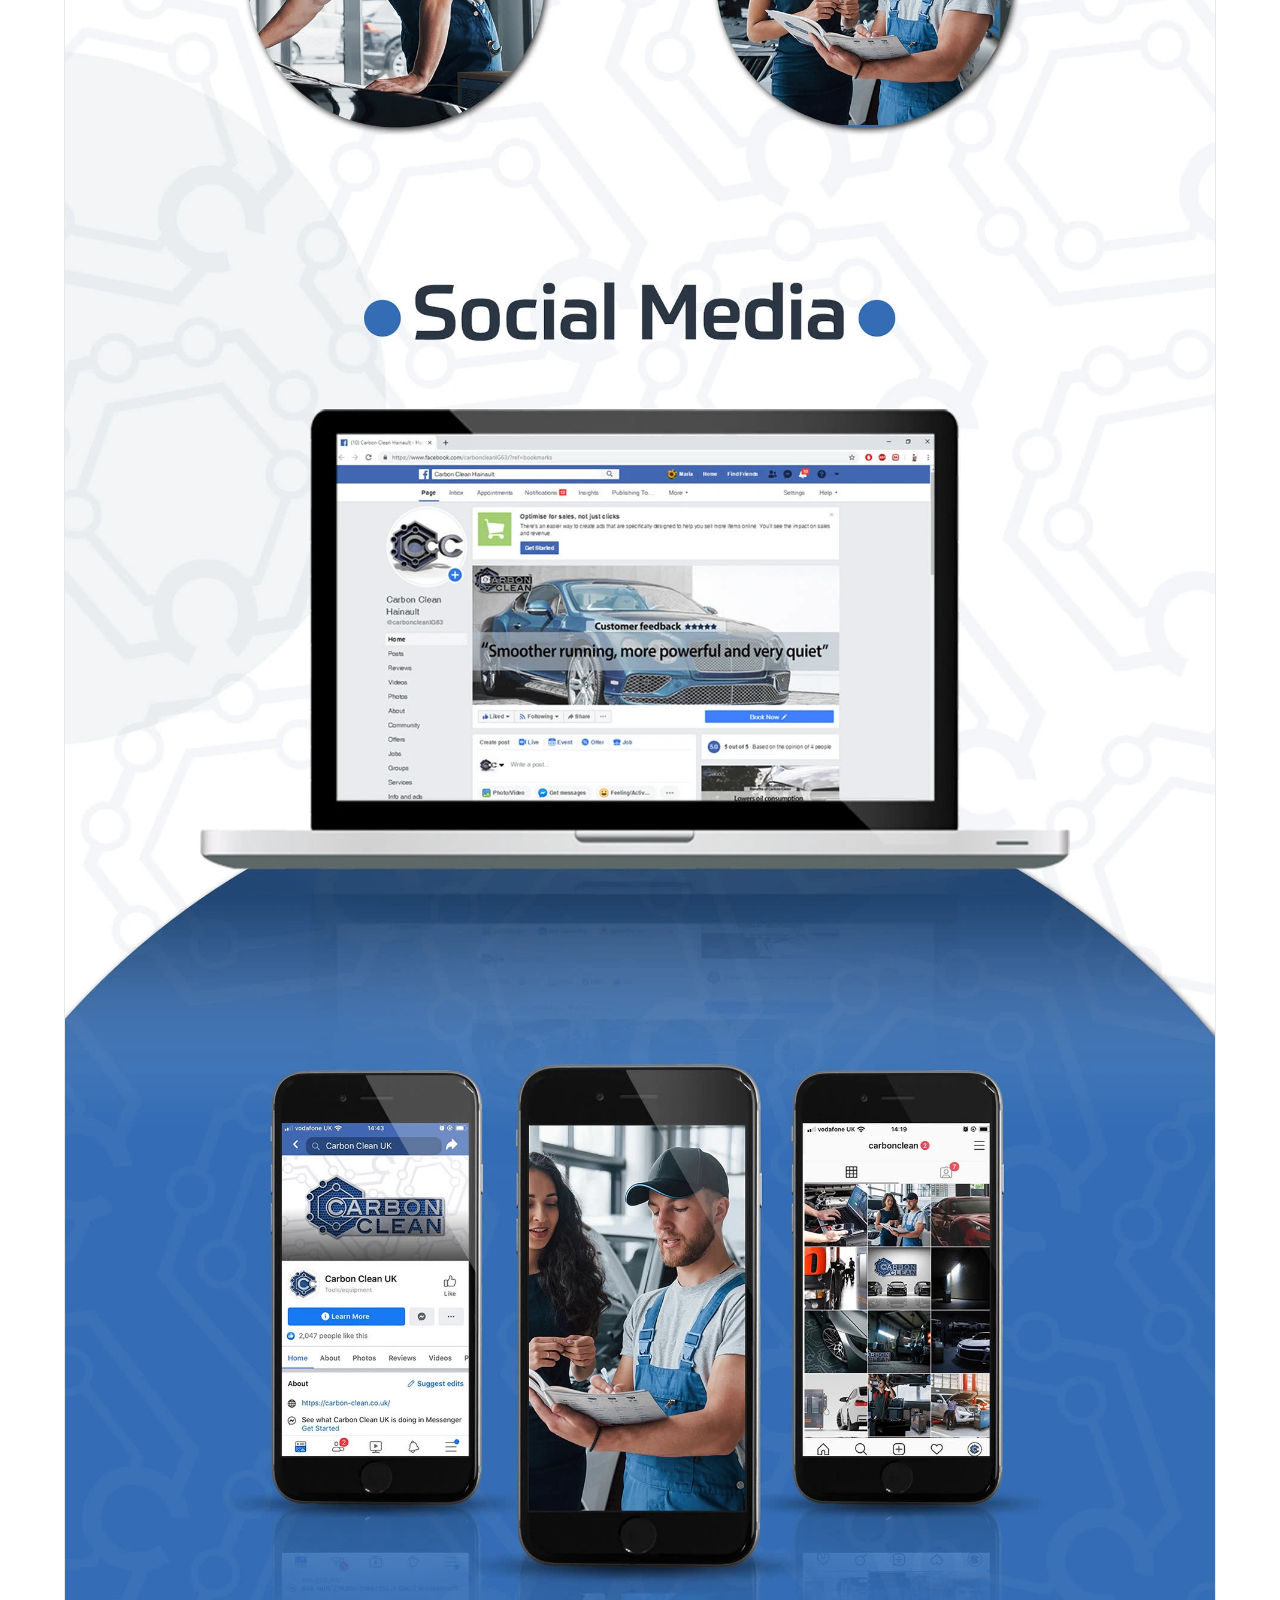
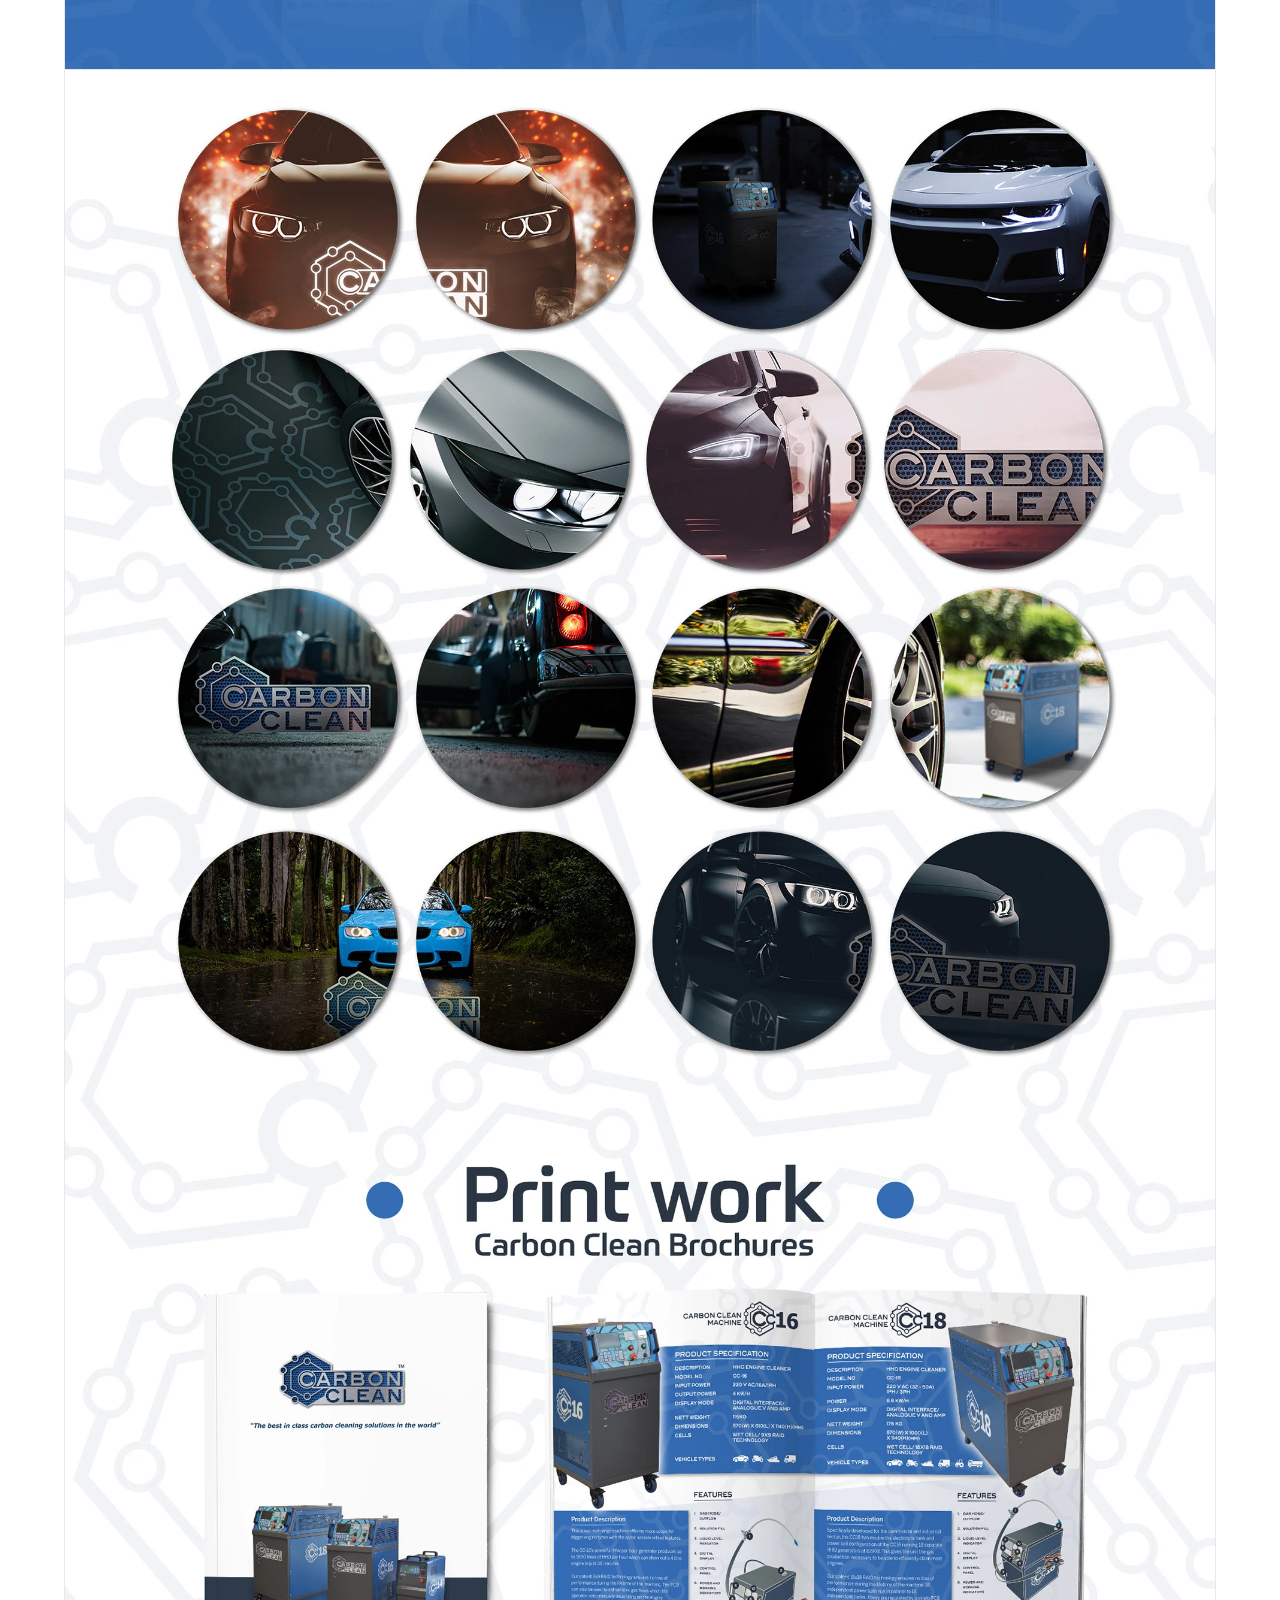
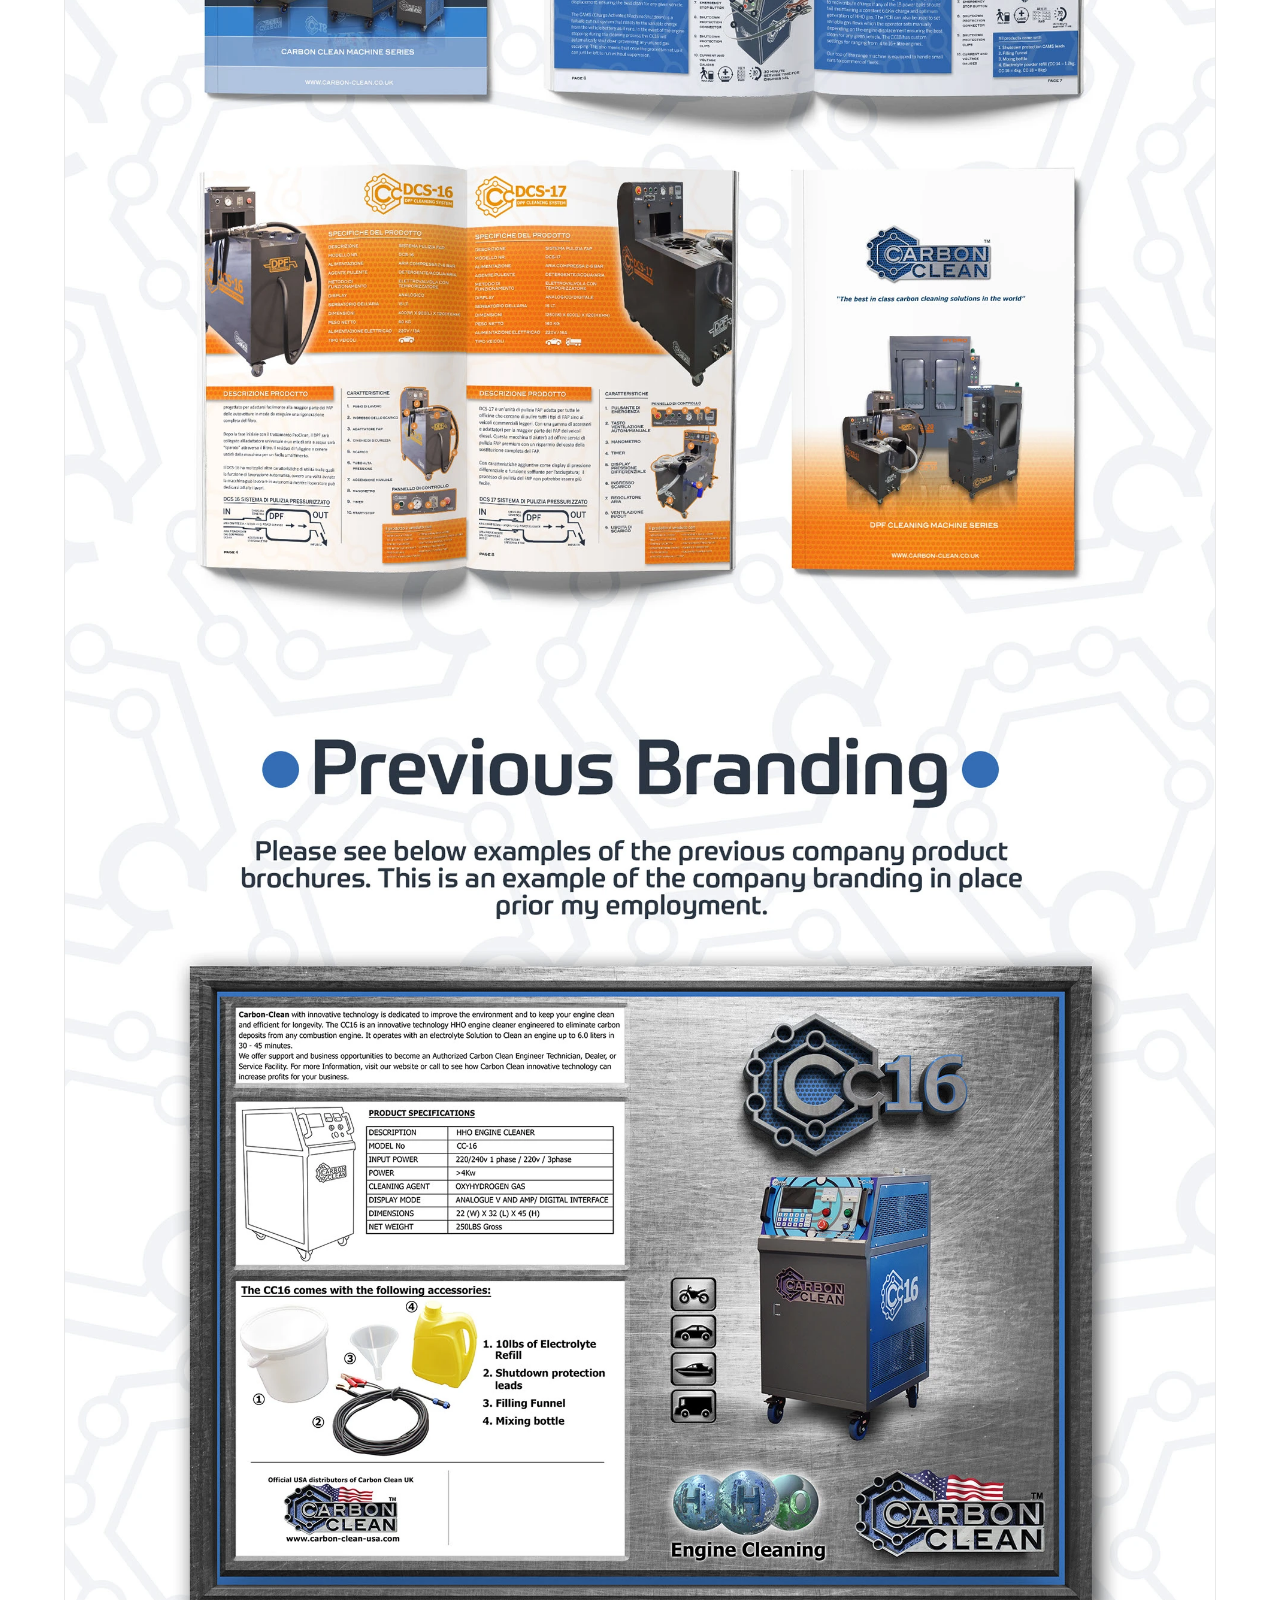
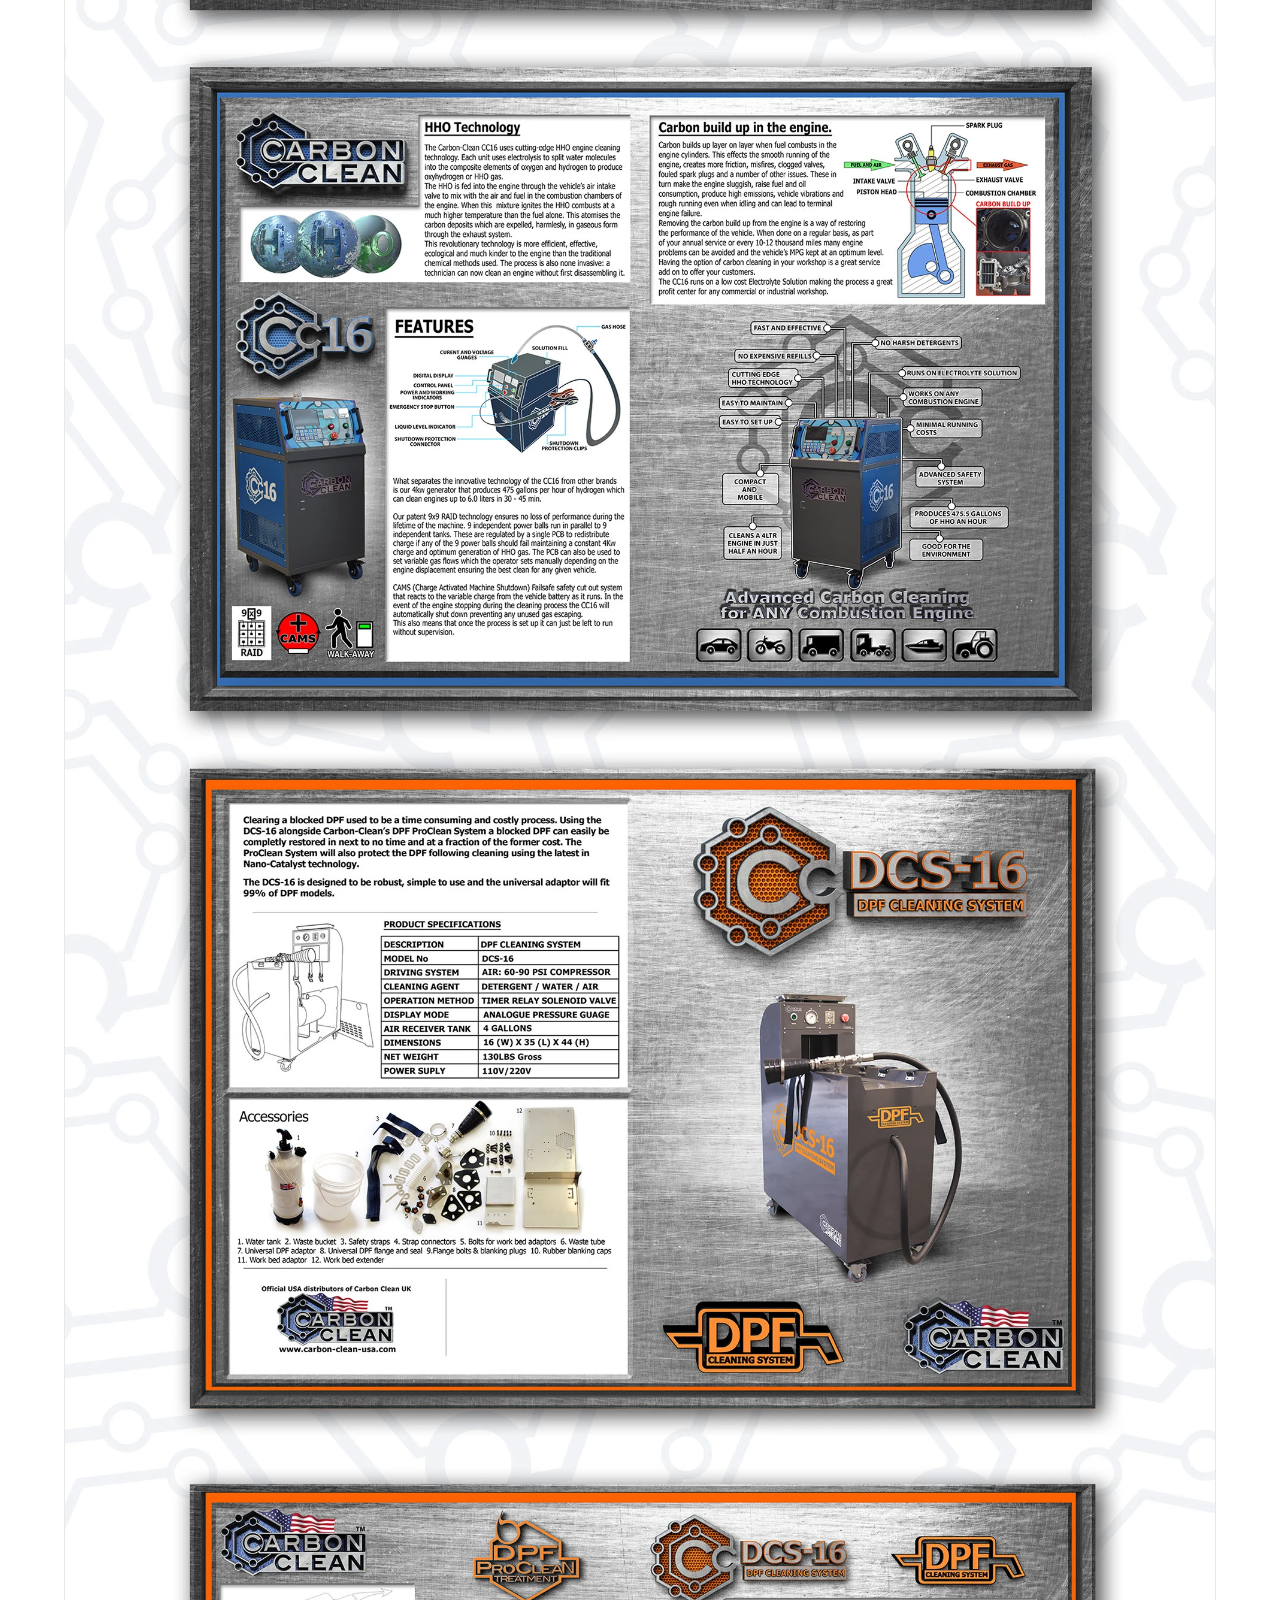
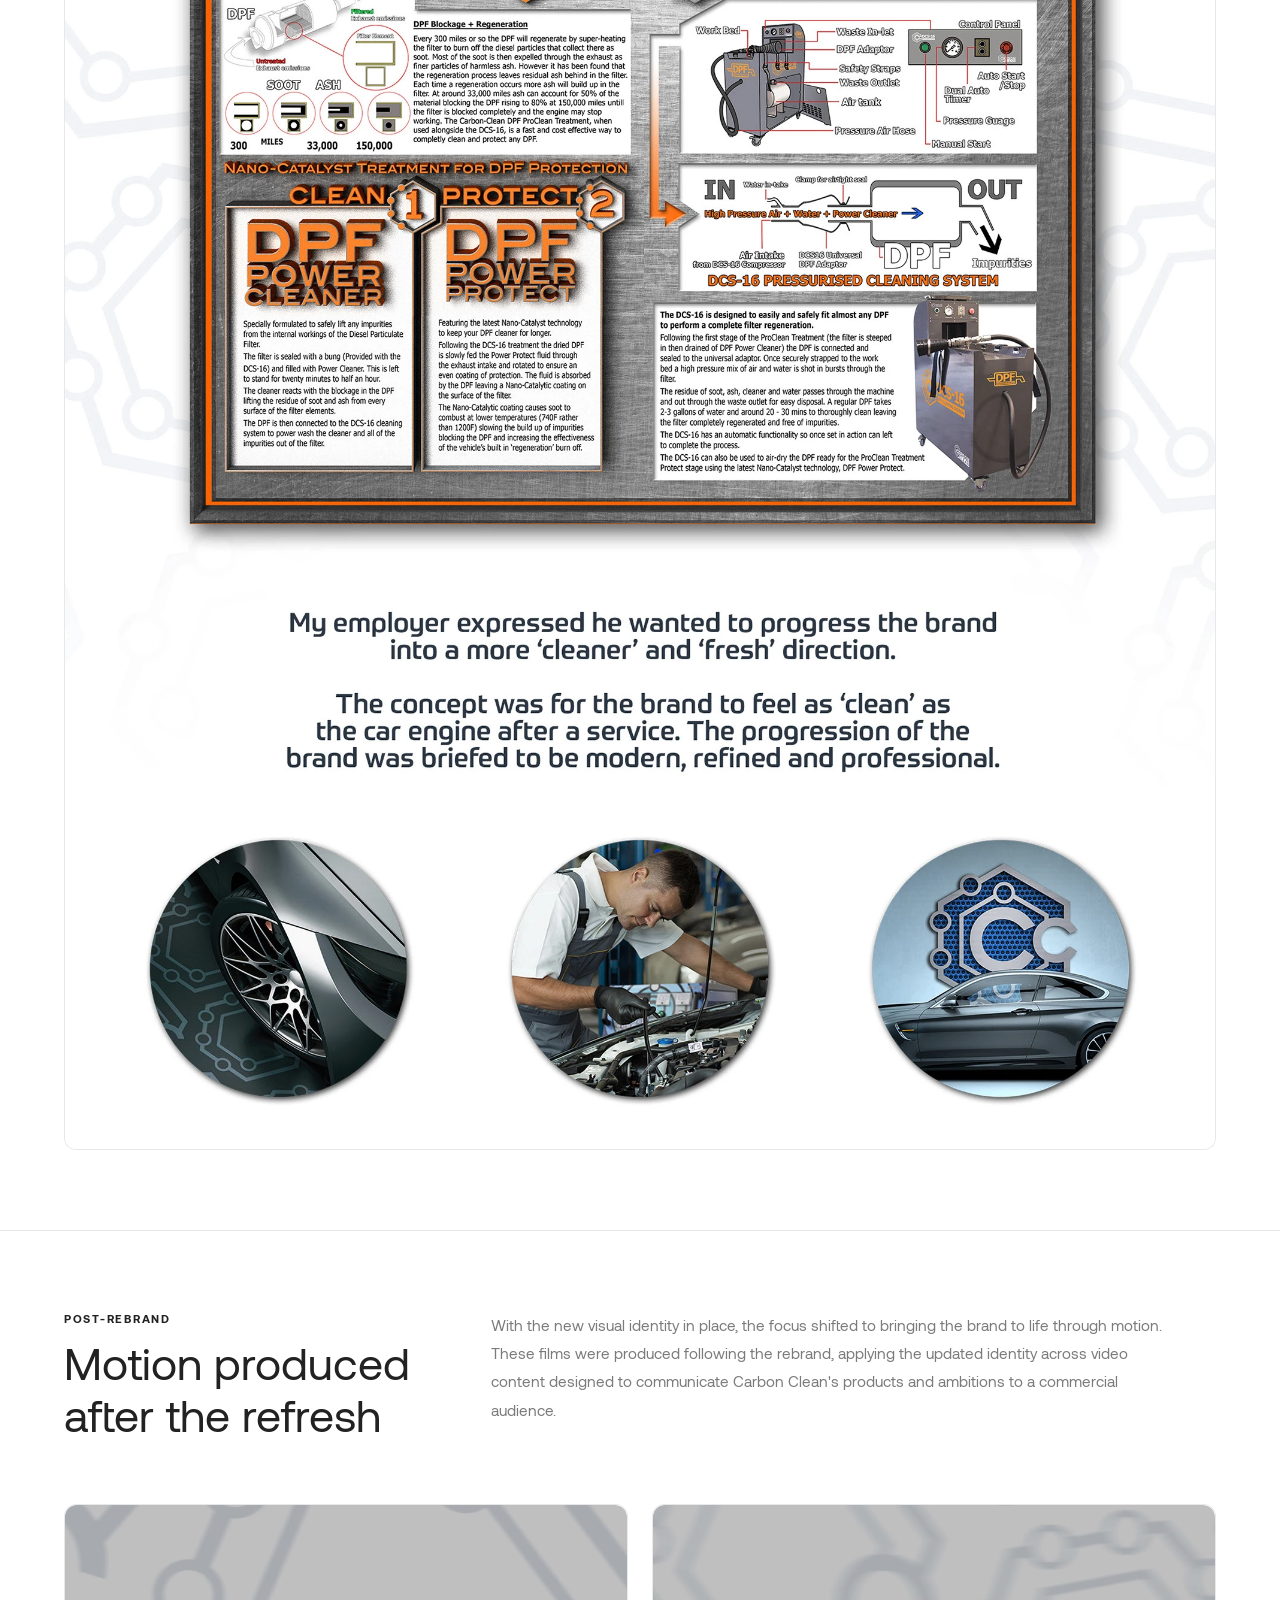
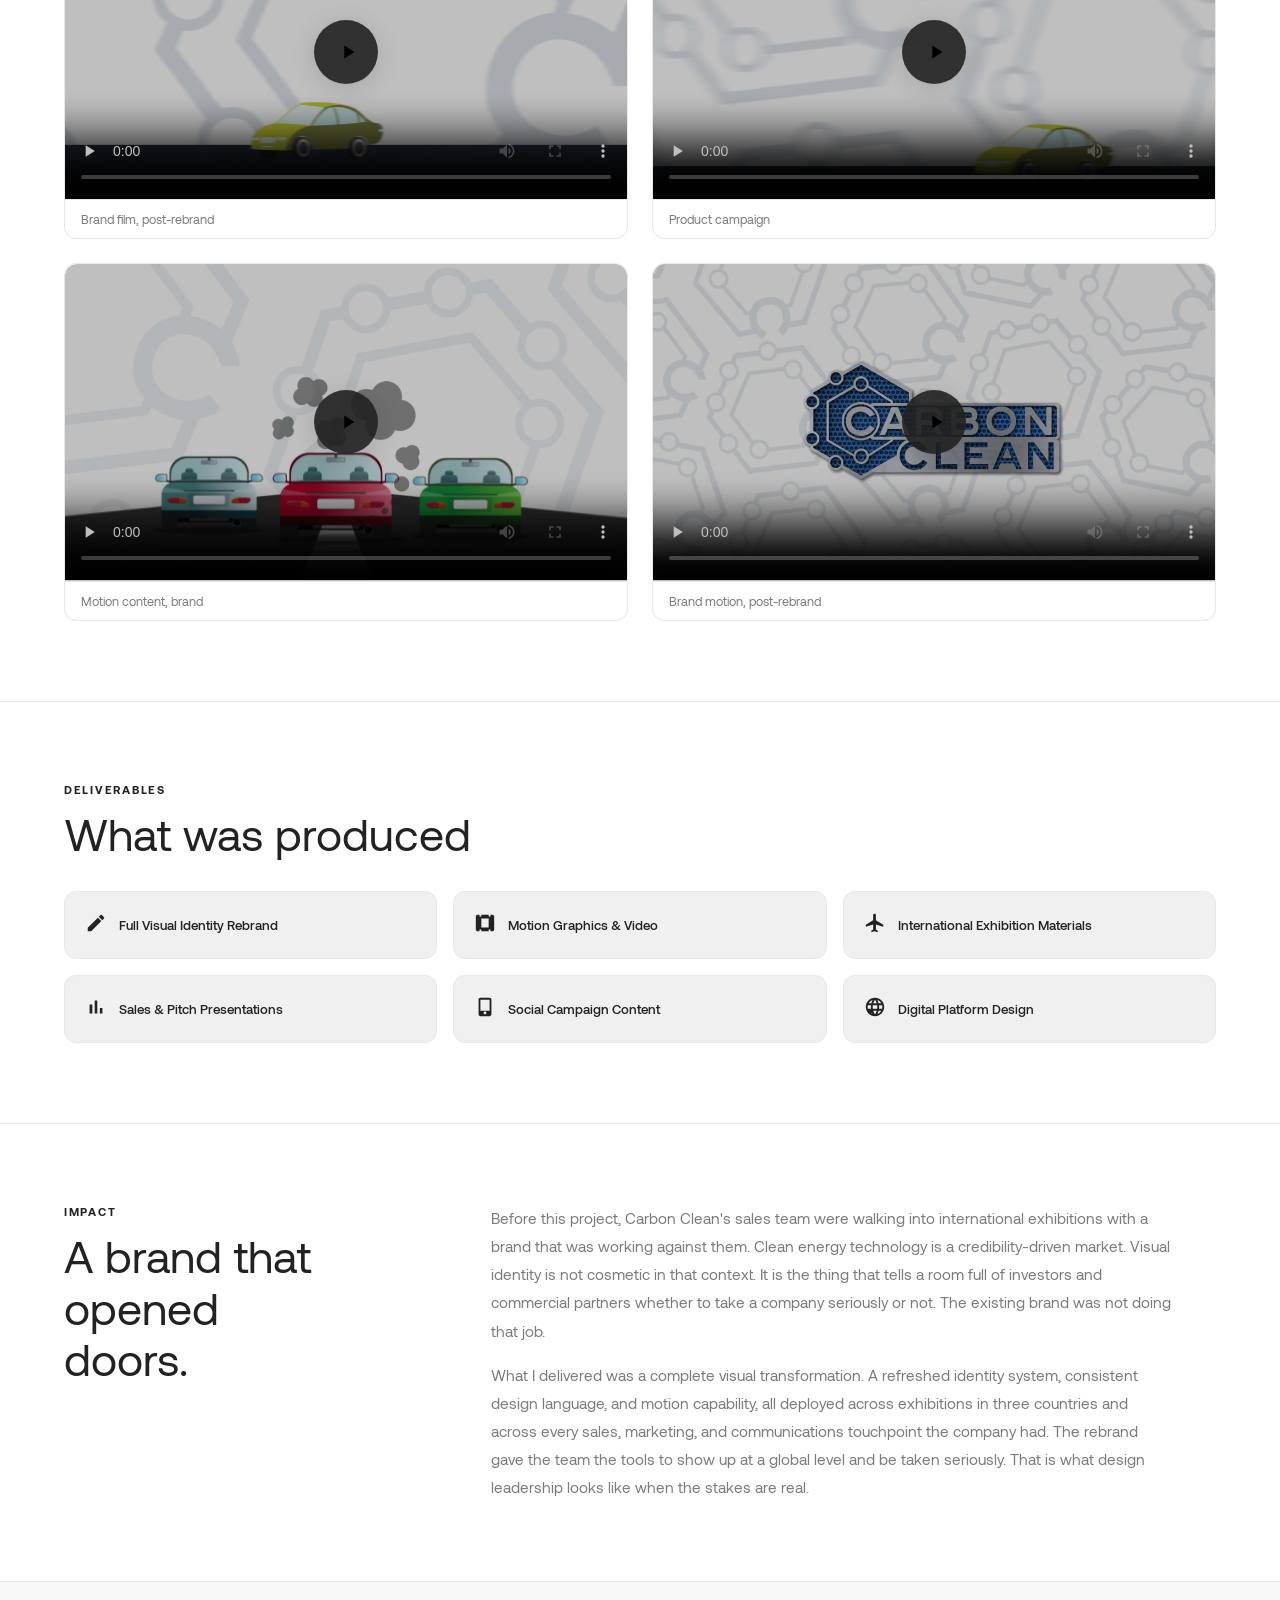
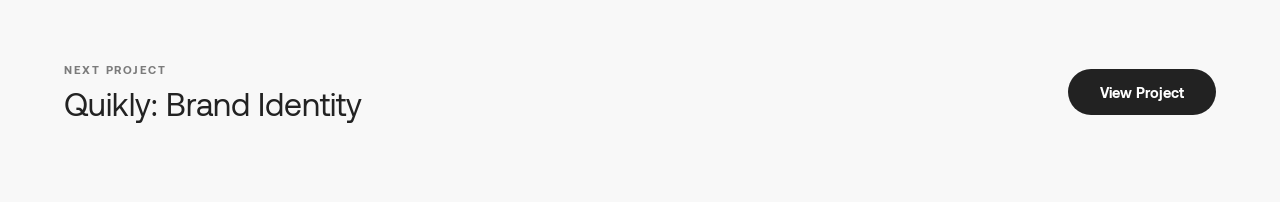
==== commit 3a73feaa: "Fix Kennedys typo, remove eyebrow subheadings and availability pill - Replace kennedys-content-1.jpg" ====
--- a/carbonclean.html
+++ b/carbonclean.html
@@ -10,9 +10,12 @@
   <meta property="og:title" content="Carbon Clean, Jordan Femi-Famakinwa" />
   <meta property="og:url" content="https://jordanfemidesign.com/carbonclean.html" />
   <meta property="og:description" content="Carbon Clean brand refresh: visual identity modernisation, motion graphics, and international exhibition materials for a global clean-energy company." />
-  <meta property="og:image" content="https://jordanfemidesign.com/assets/og-thumbnail.jpg" />
+  <meta property="og:image" content="https://jordanfemidesign.com/assets/og-thumbnail.jpg?v=3" />
+  <meta property="og:image:width" content="1200" />
+  <meta property="og:image:height" content="630" />
+  <meta property="og:image:type" content="image/jpeg" />
   <meta name="twitter:card" content="summary_large_image" />
-  <meta name="twitter:image" content="https://jordanfemidesign.com/assets/og-thumbnail.jpg" />
+  <meta name="twitter:image" content="https://jordanfemidesign.com/assets/og-thumbnail.jpg?v=3" />
   <link rel="stylesheet" href="fonts.css" />
   <script async src="https://www.googletagmanager.com/gtag/js?id=G-19CZ6Z5MK8"></script>
   <script>
@@ -60,8 +63,6 @@
     }
     .hero-bg { display: none; position: absolute; inset: 0; background: linear-gradient(135deg, #0a0a0a, #0f1a0a, #1a2e0f); }
     .hero-content { position: relative; z-index: 1; max-width: 800px; }
-    .project-eyebrow { font-size: 0.75rem; font-weight: 600; letter-spacing: 0.15em; text-transform: uppercase; color: rgba(255,255,255,0.5); margin-bottom: 1.25rem; display: flex; align-items: center; gap: 0.75rem; }
-    .project-eyebrow::before { display: none; }
     .project-hero h1 { color: #fff; font-size: clamp(2.8rem, 6vw, 6rem); font-weight: 400; letter-spacing: 0; line-height: 1.1; margin-bottom: 1.5rem; }
     .project-hero h1 span { color: rgba(255,255,255,0.65); }
     .project-meta { display: flex; gap: 2.5rem; flex-wrap: wrap; margin-bottom: 2rem; }
@@ -206,7 +207,6 @@
     <div class="hero-video-overlay"></div>
     <div class="hero-bg"></div>
     <div class="hero-content">
-      <div class="project-eyebrow">Brand Modernisation & Motion</div>
       <h1>Carbon <br><span>Clean</span></h1>
       <div class="project-meta">
         <div class="meta-item">
@@ -399,3 +399,5 @@
 
 
 
+
+
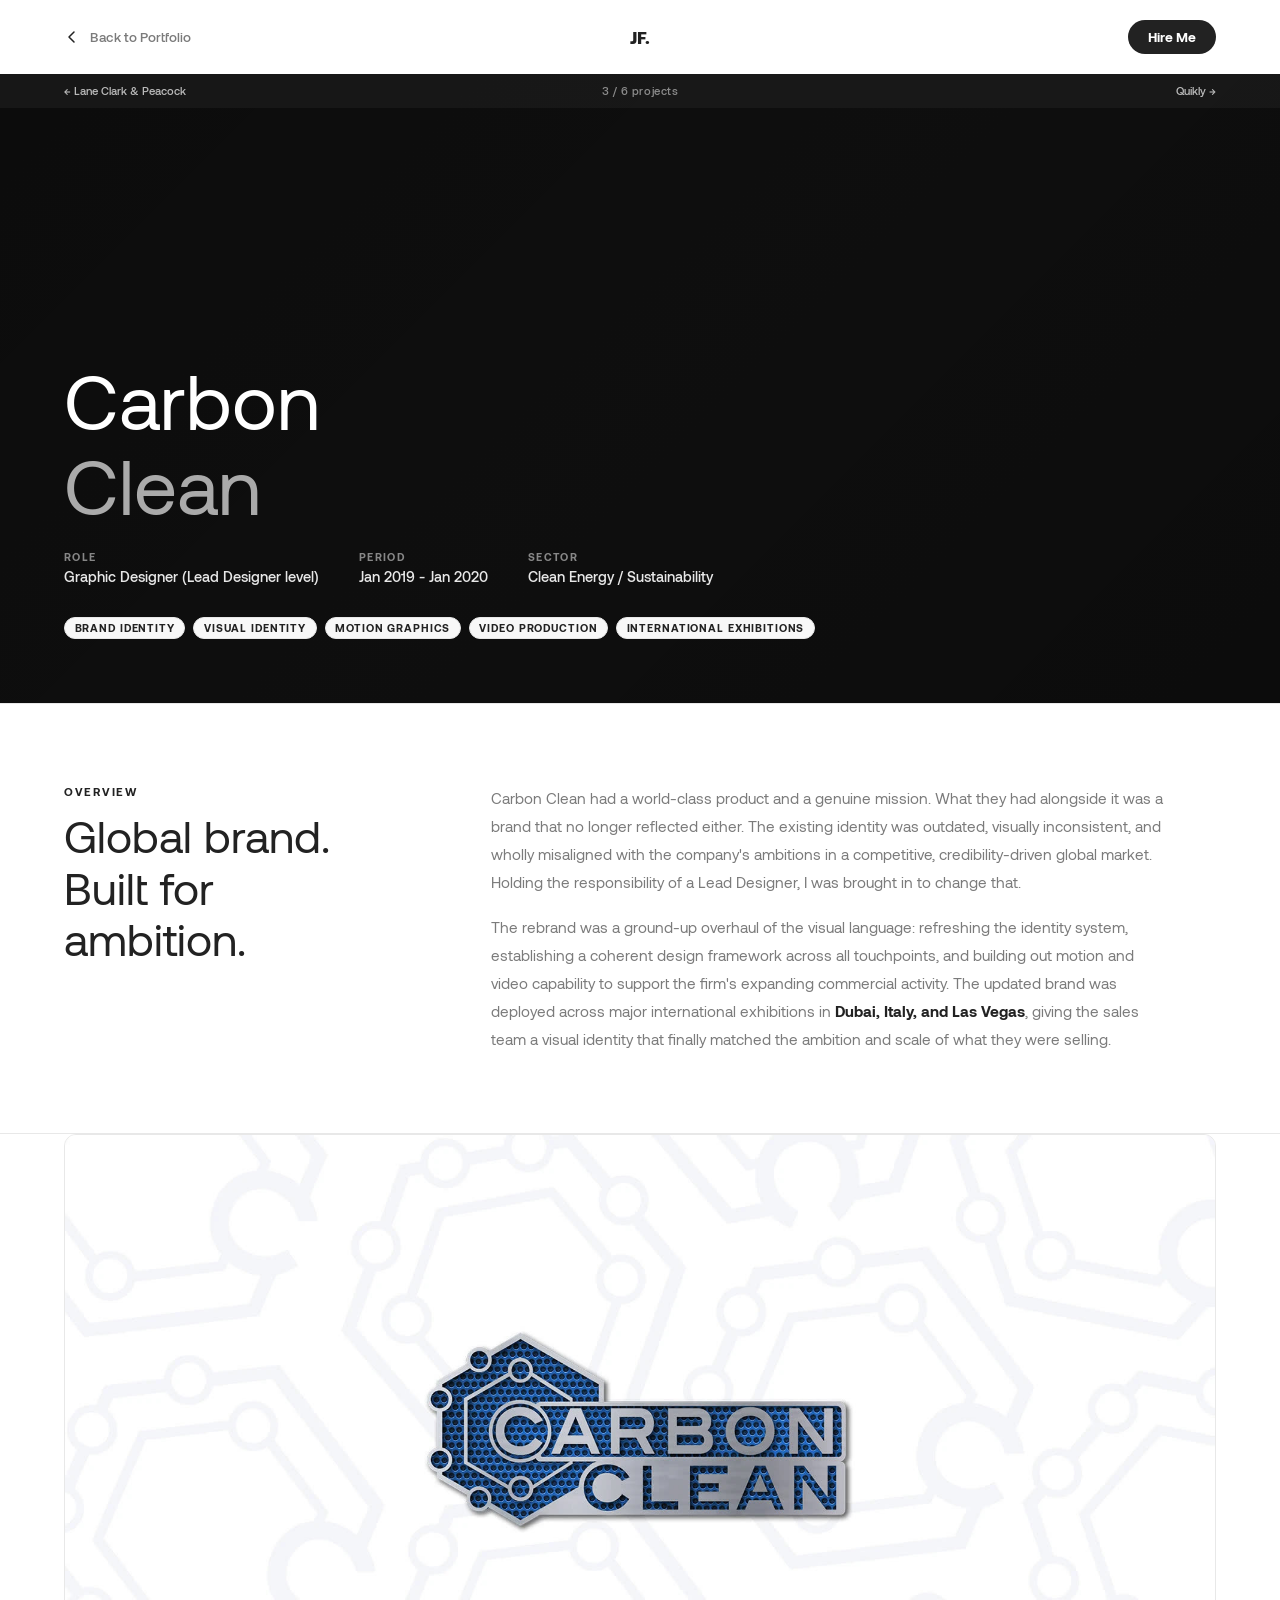
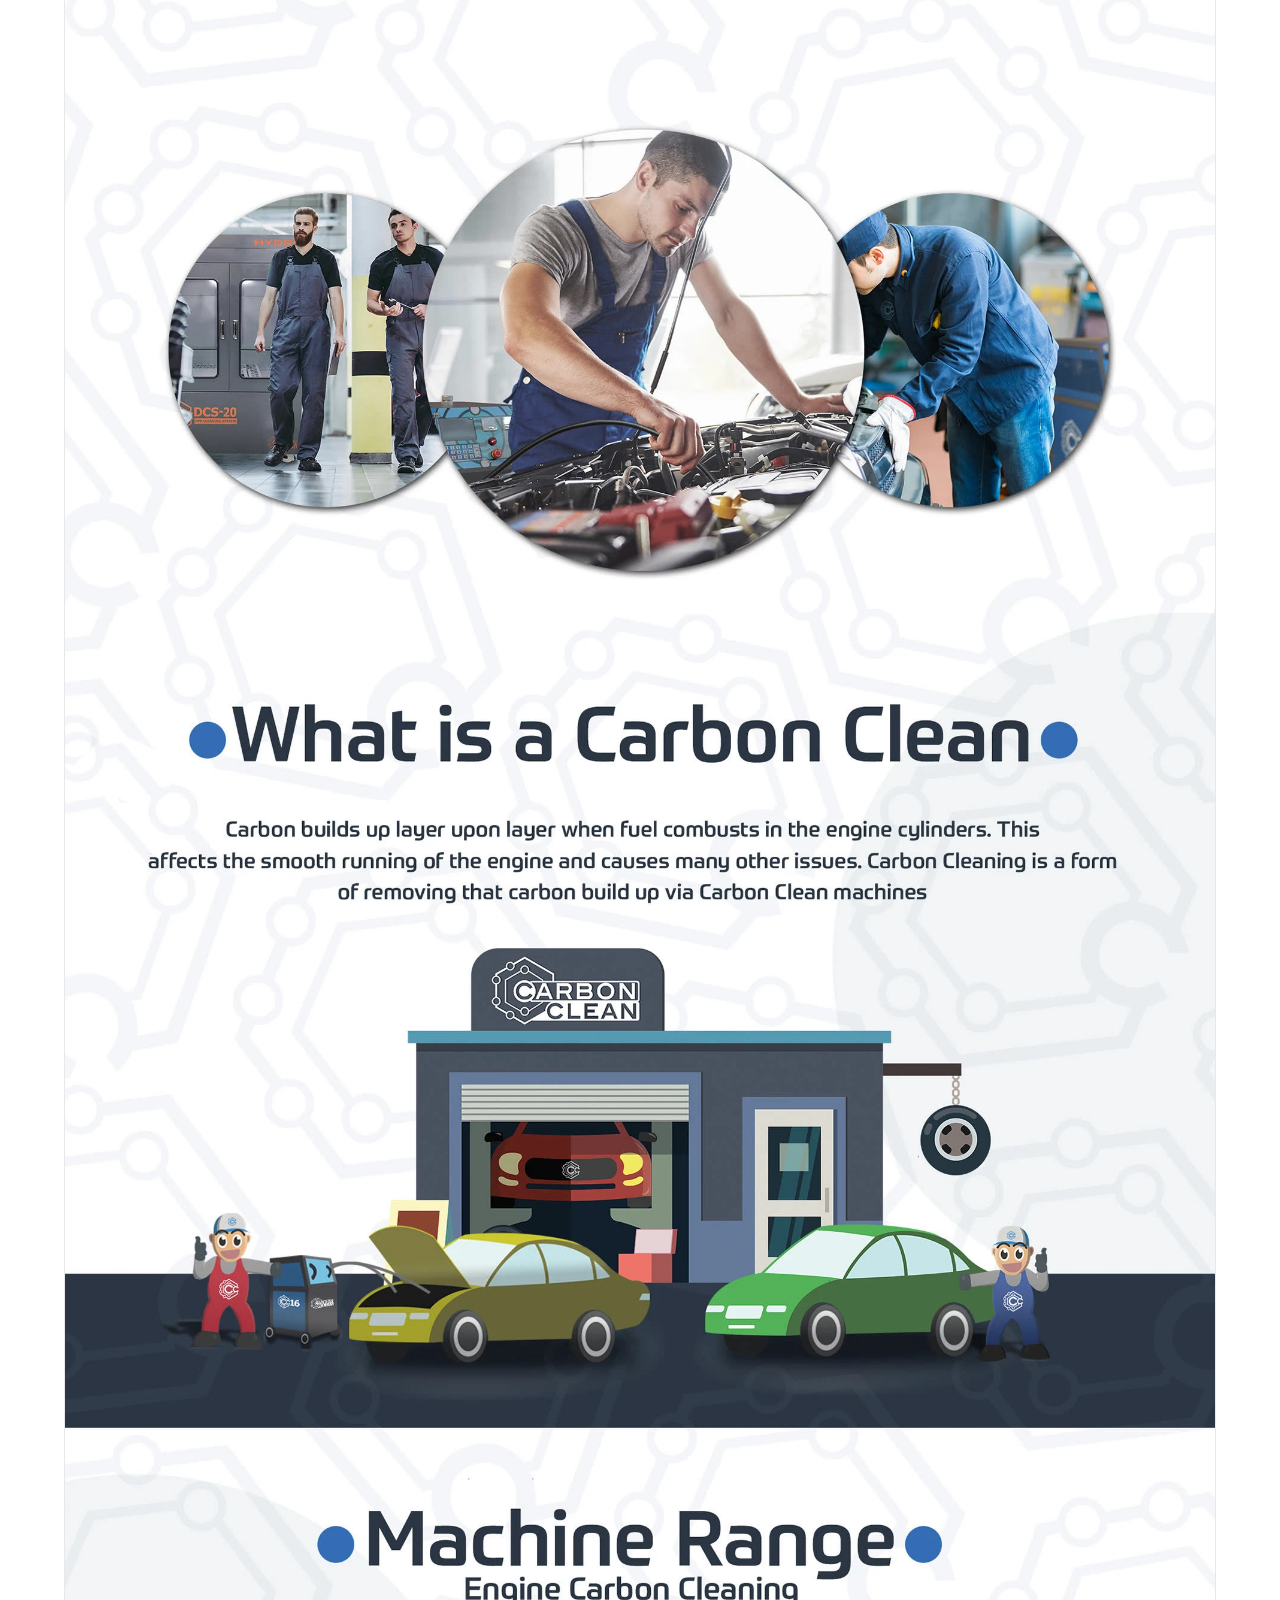
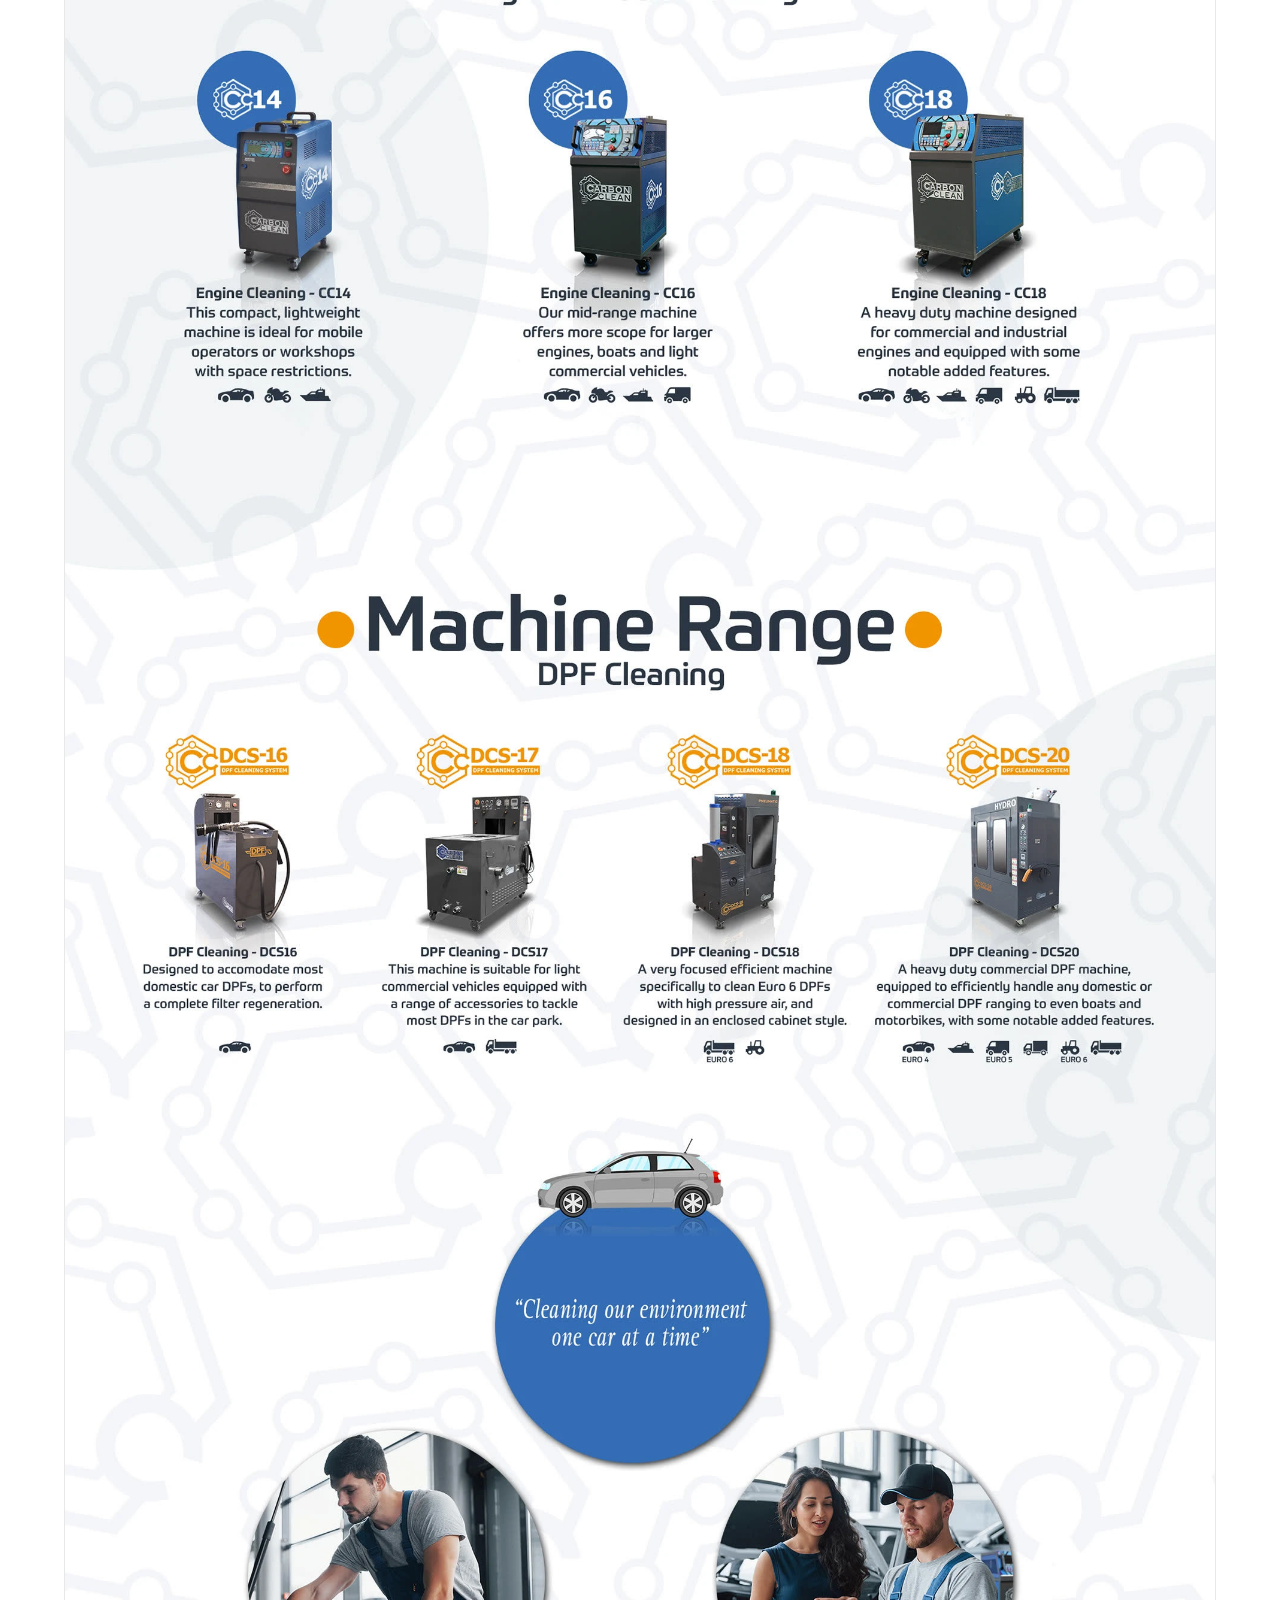
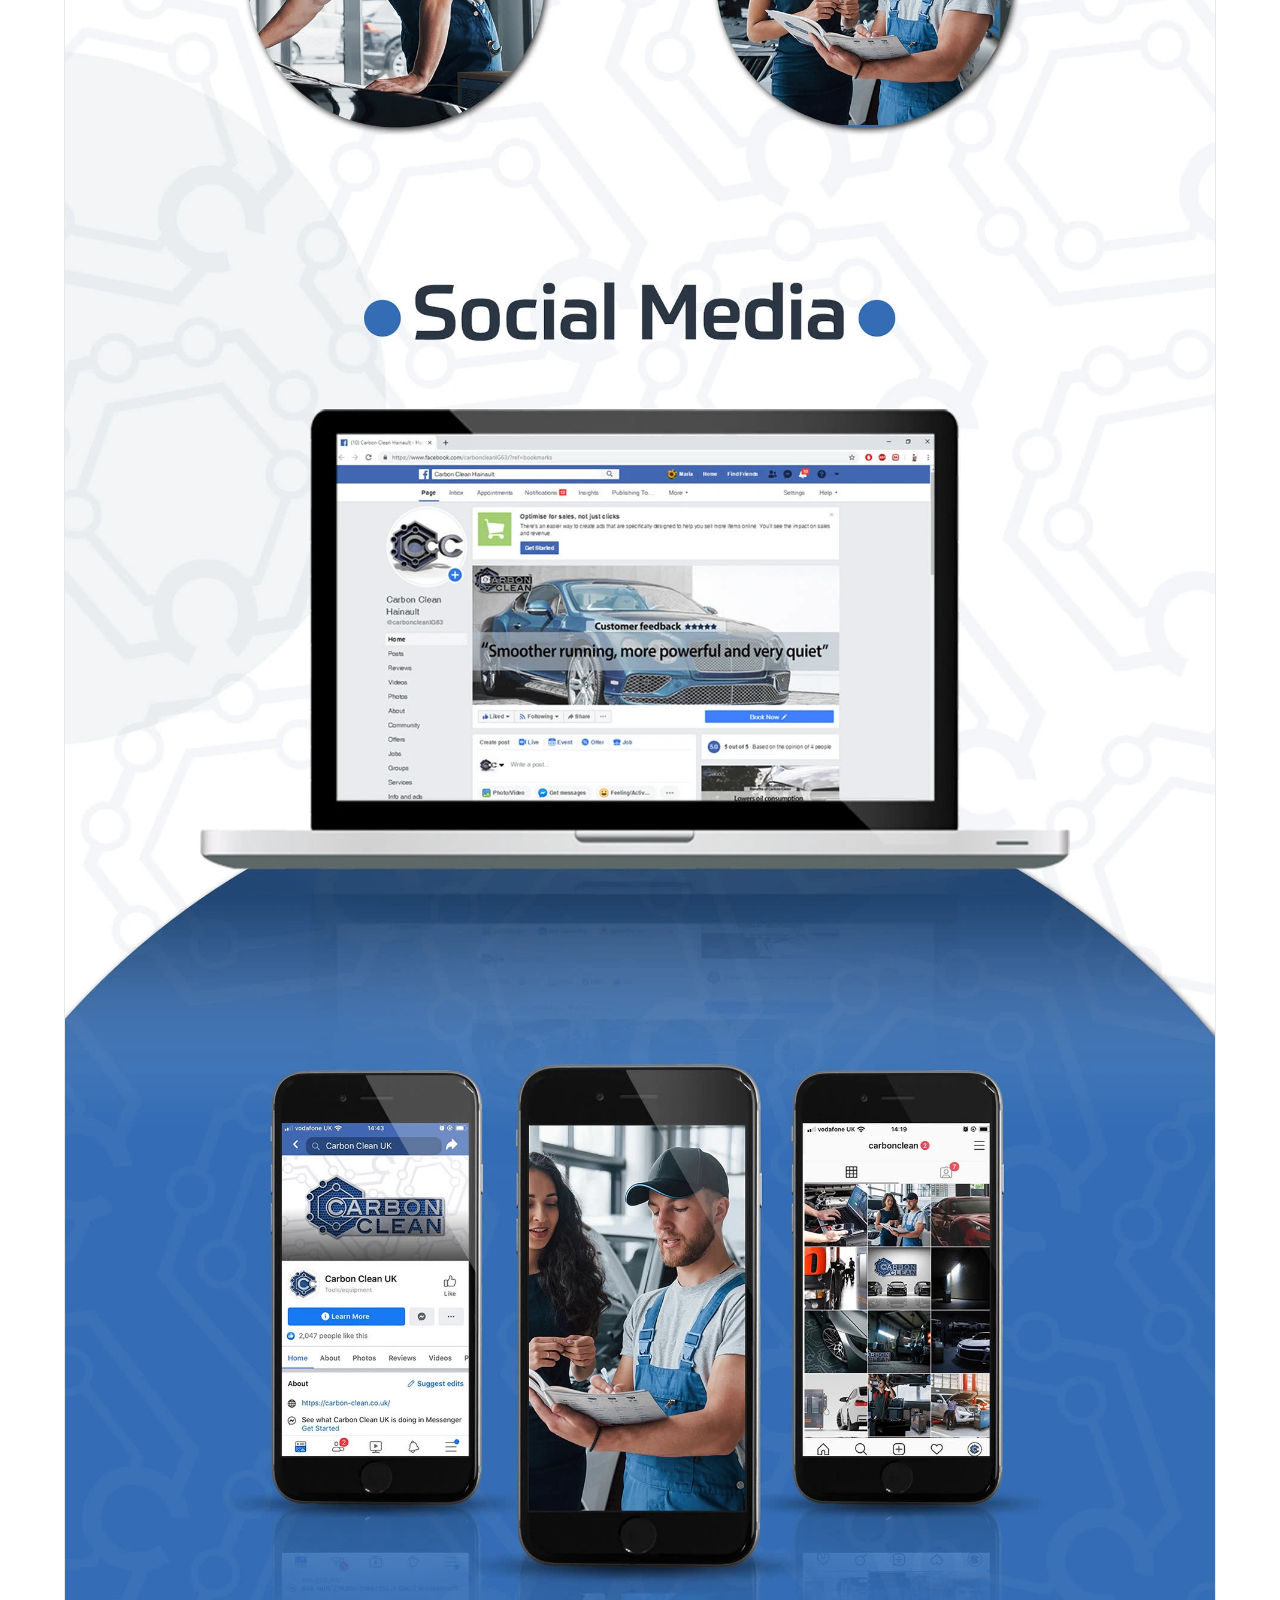
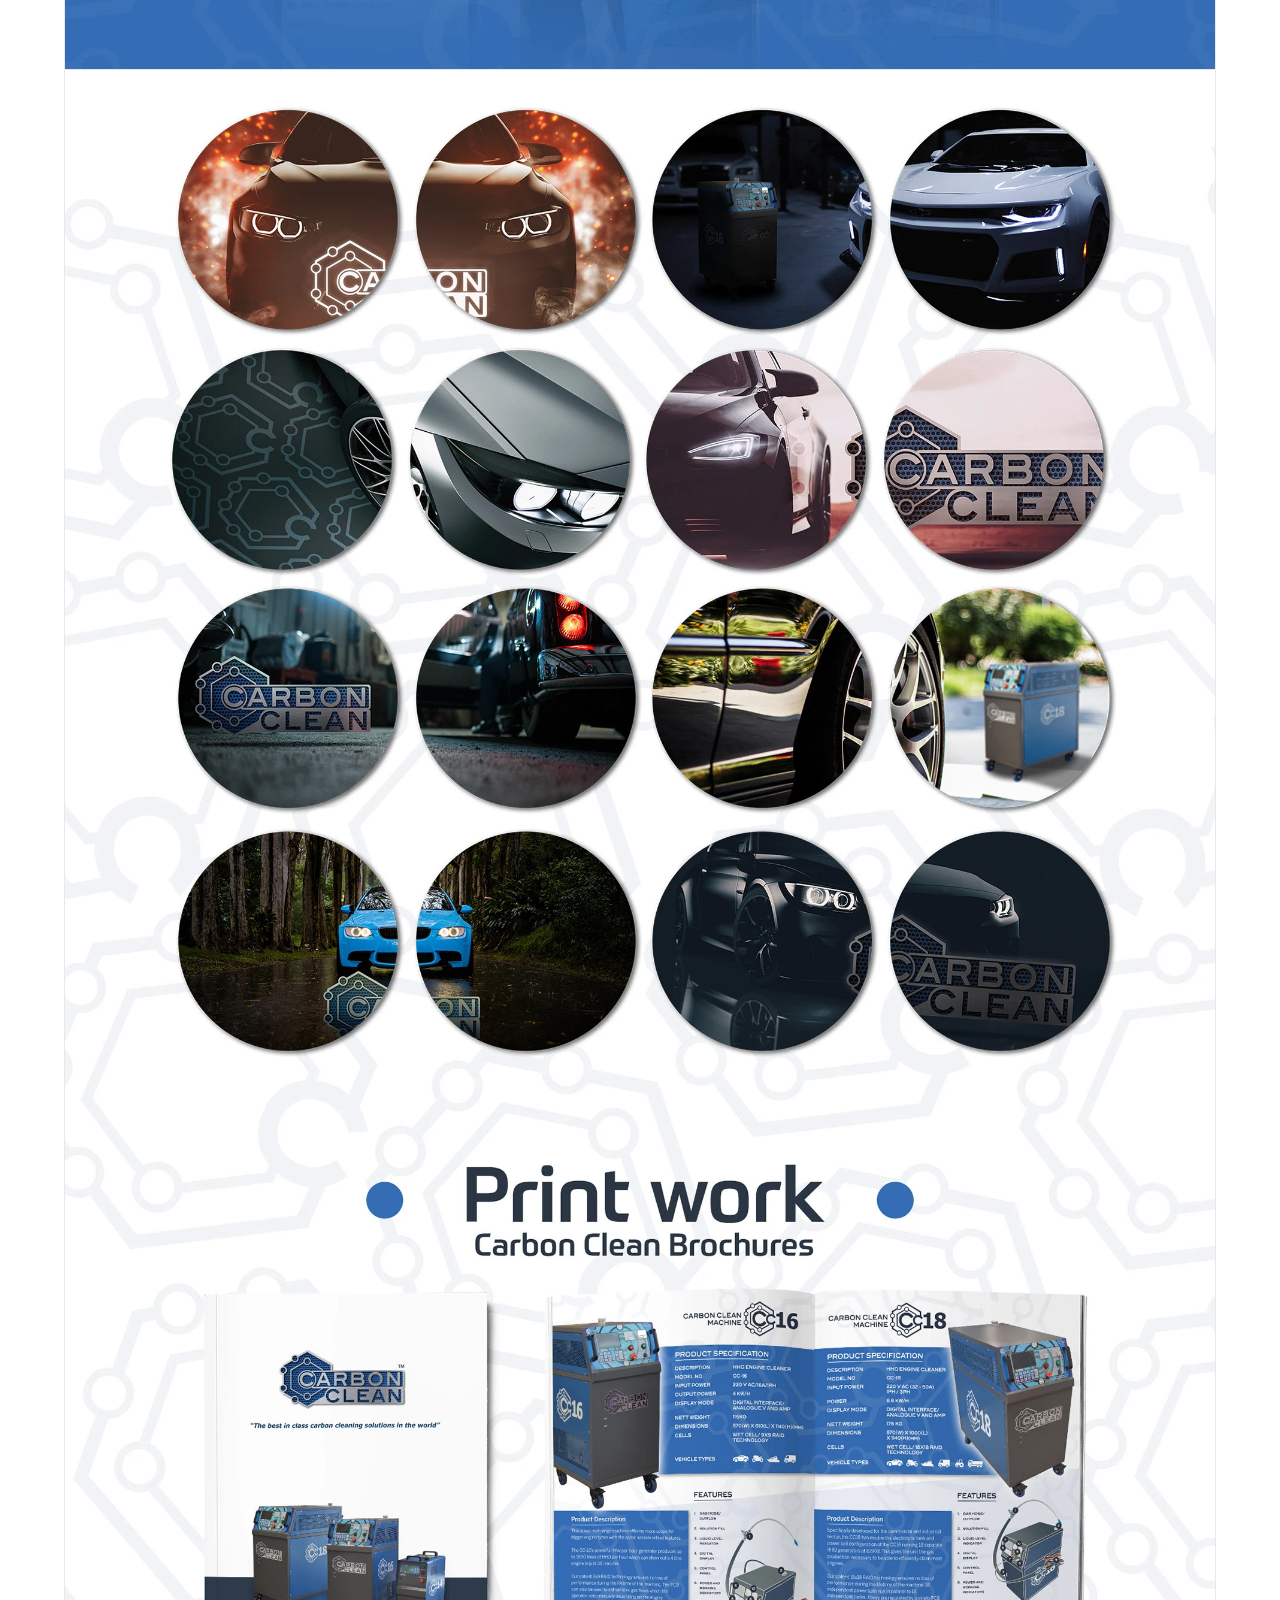
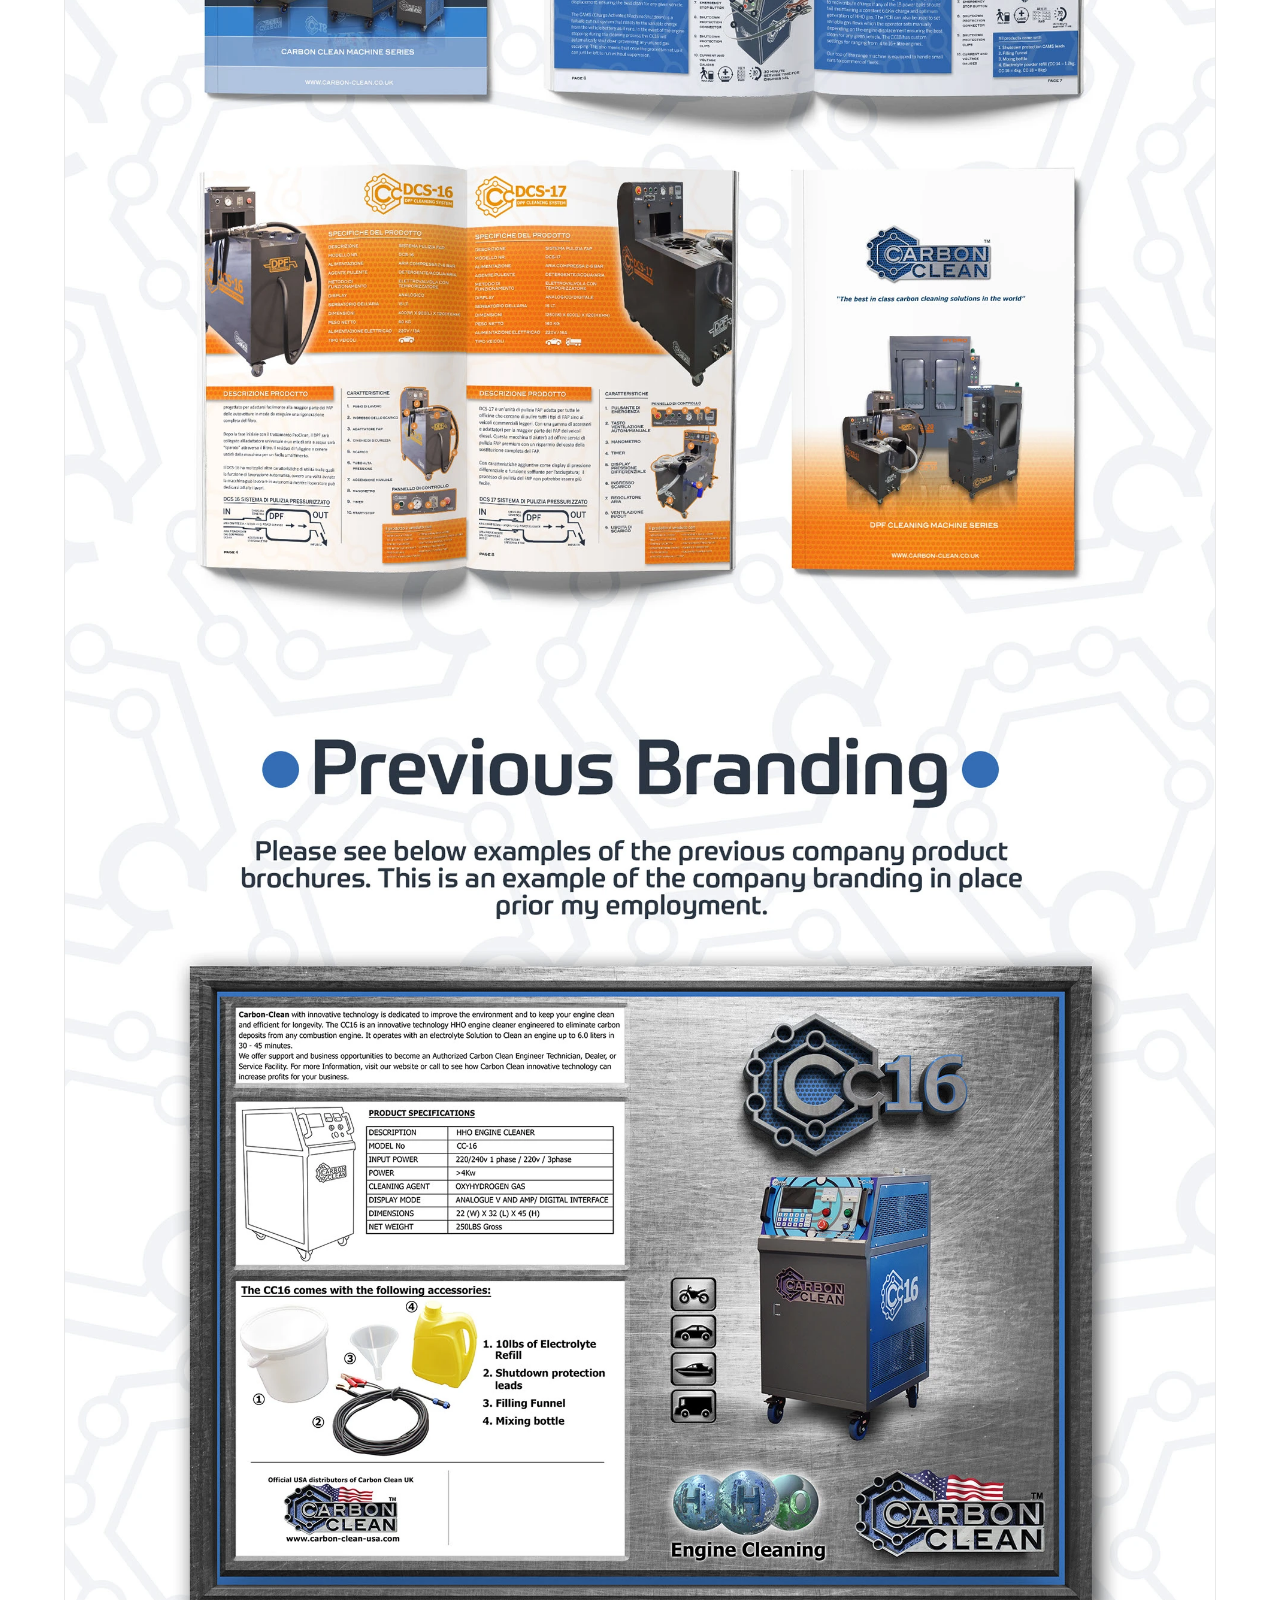
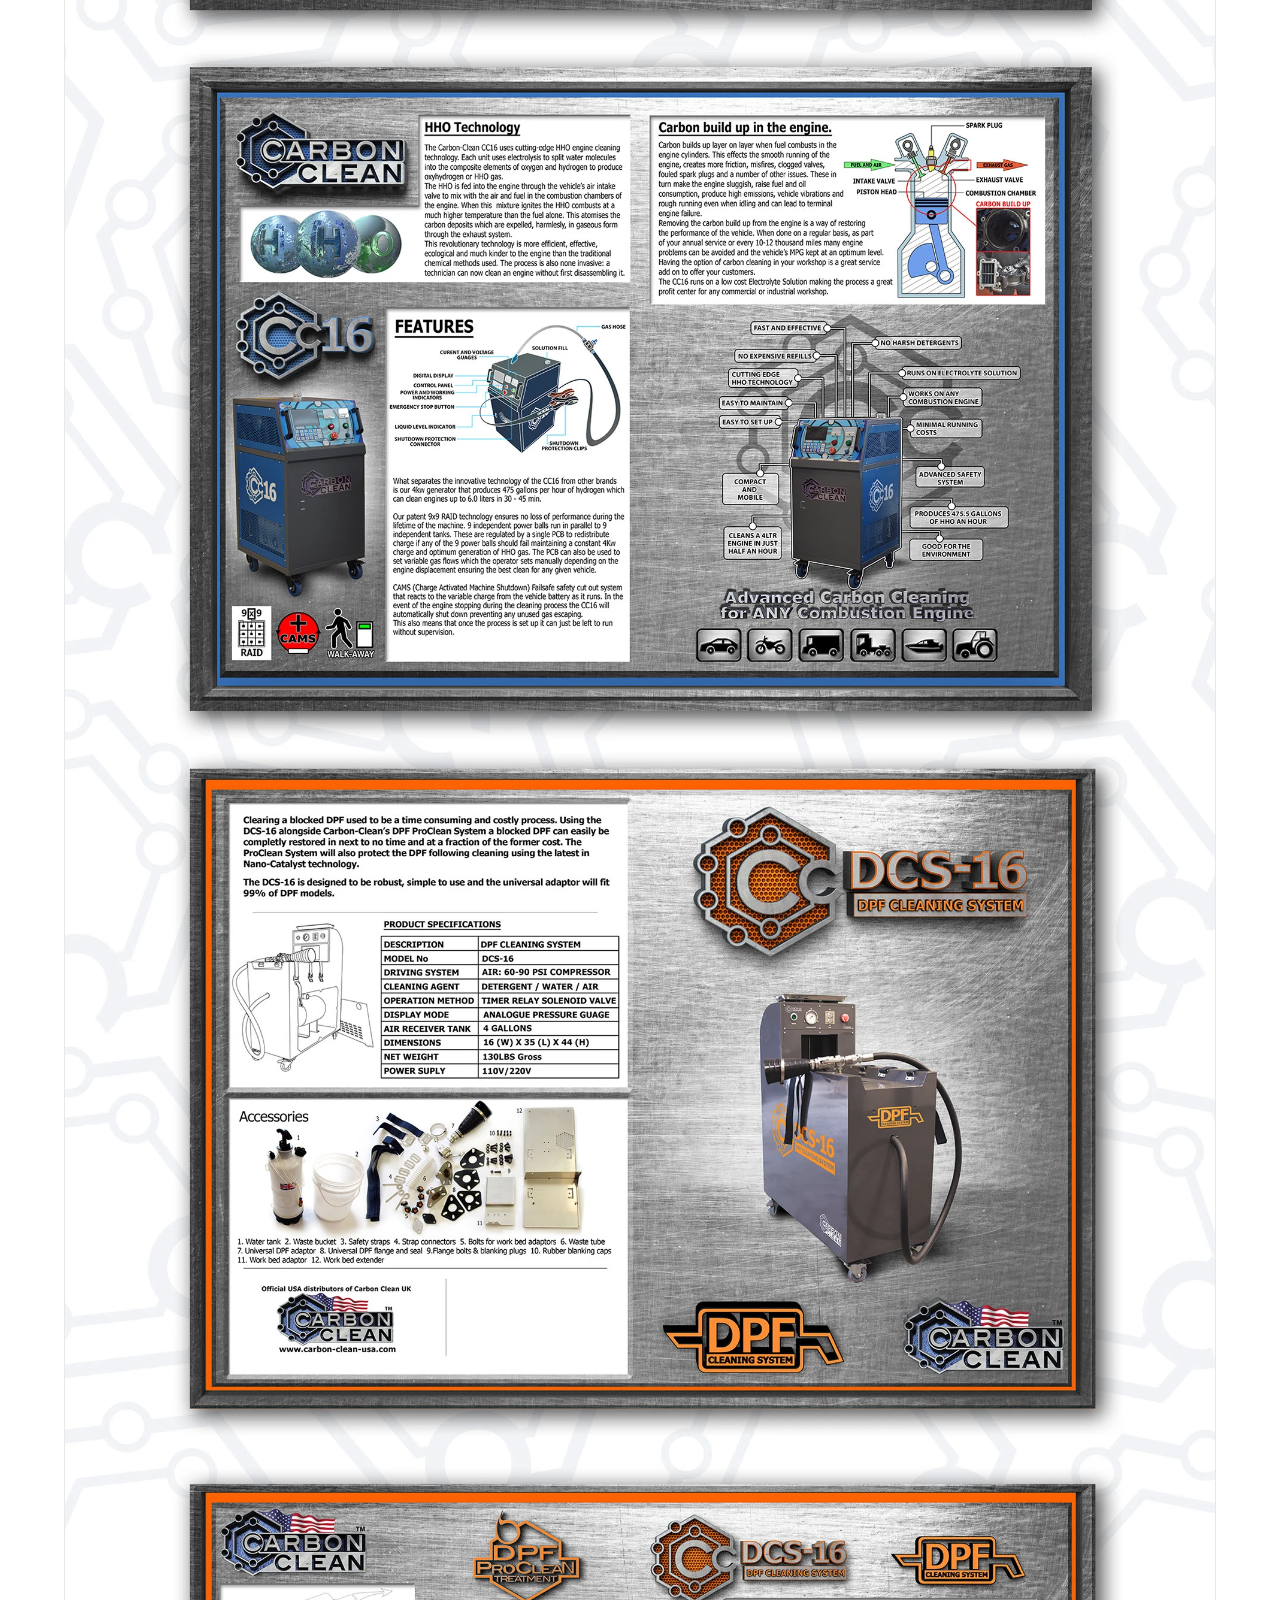
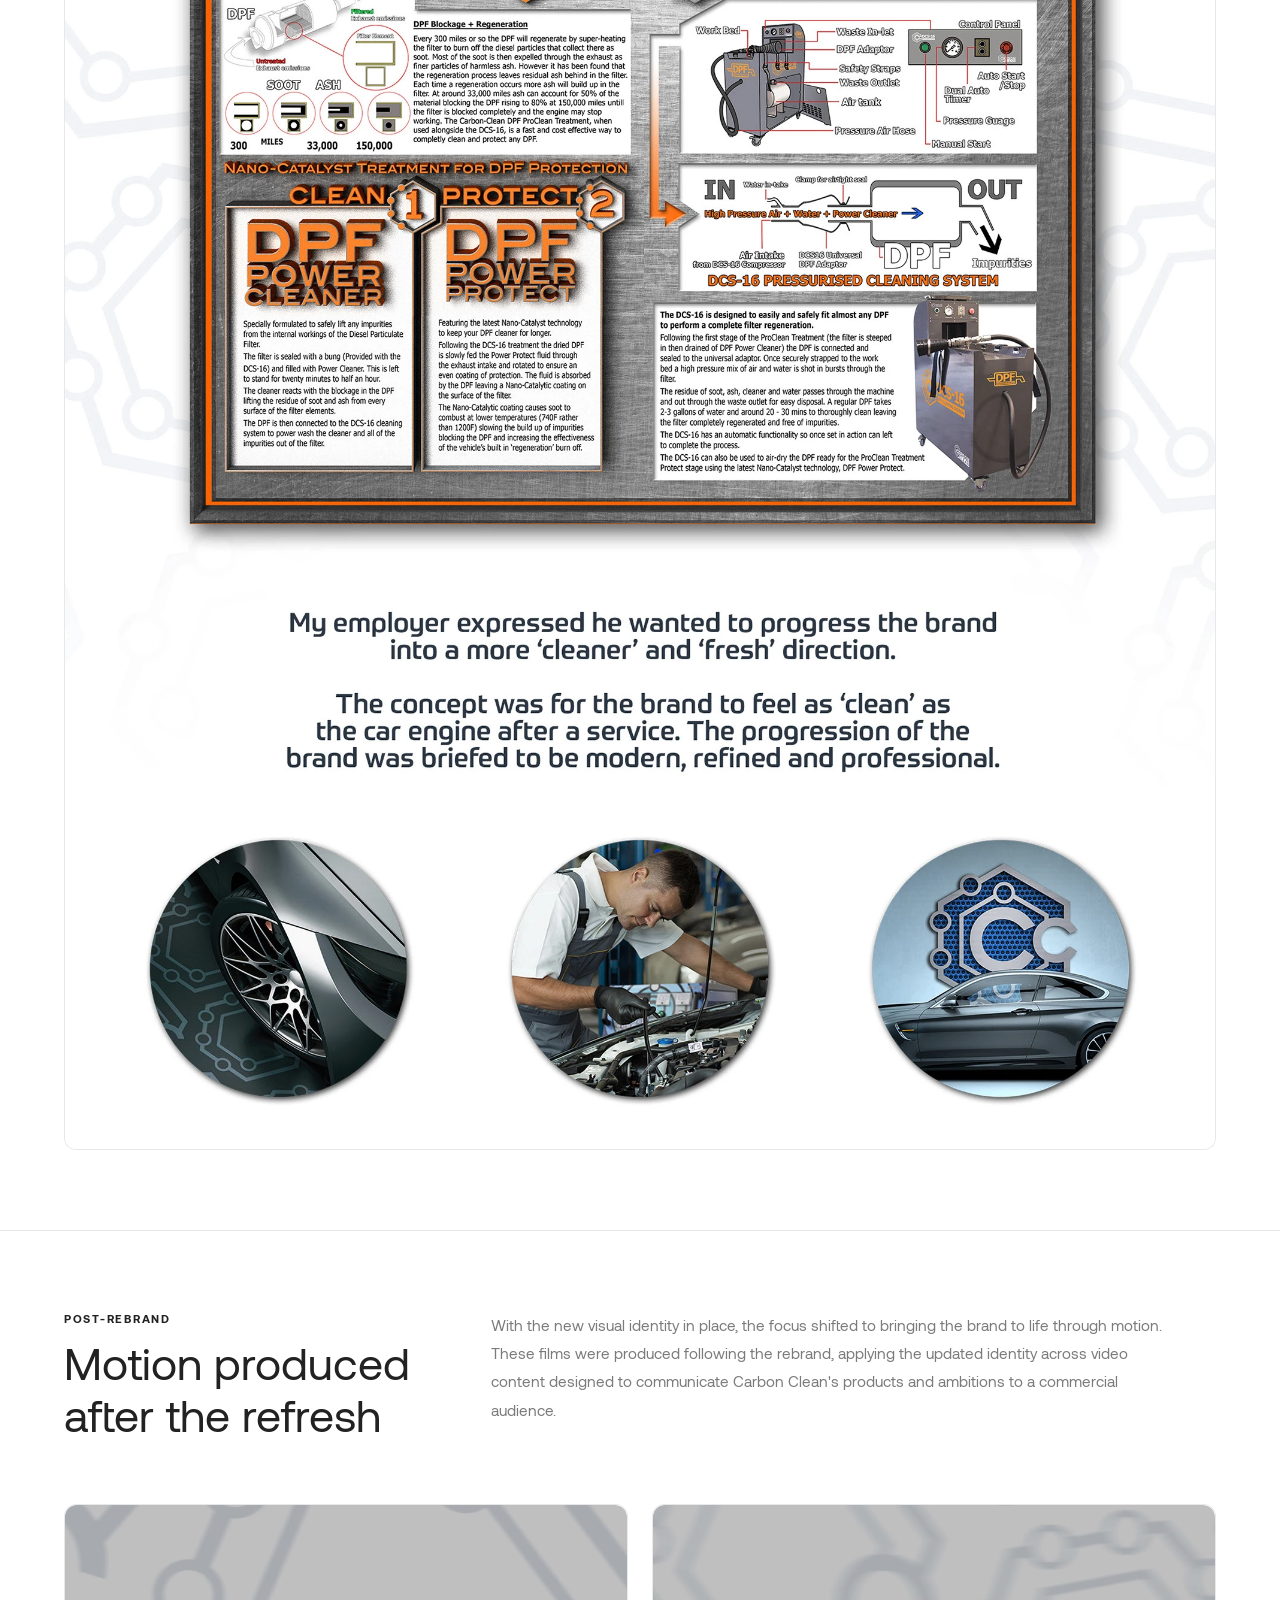
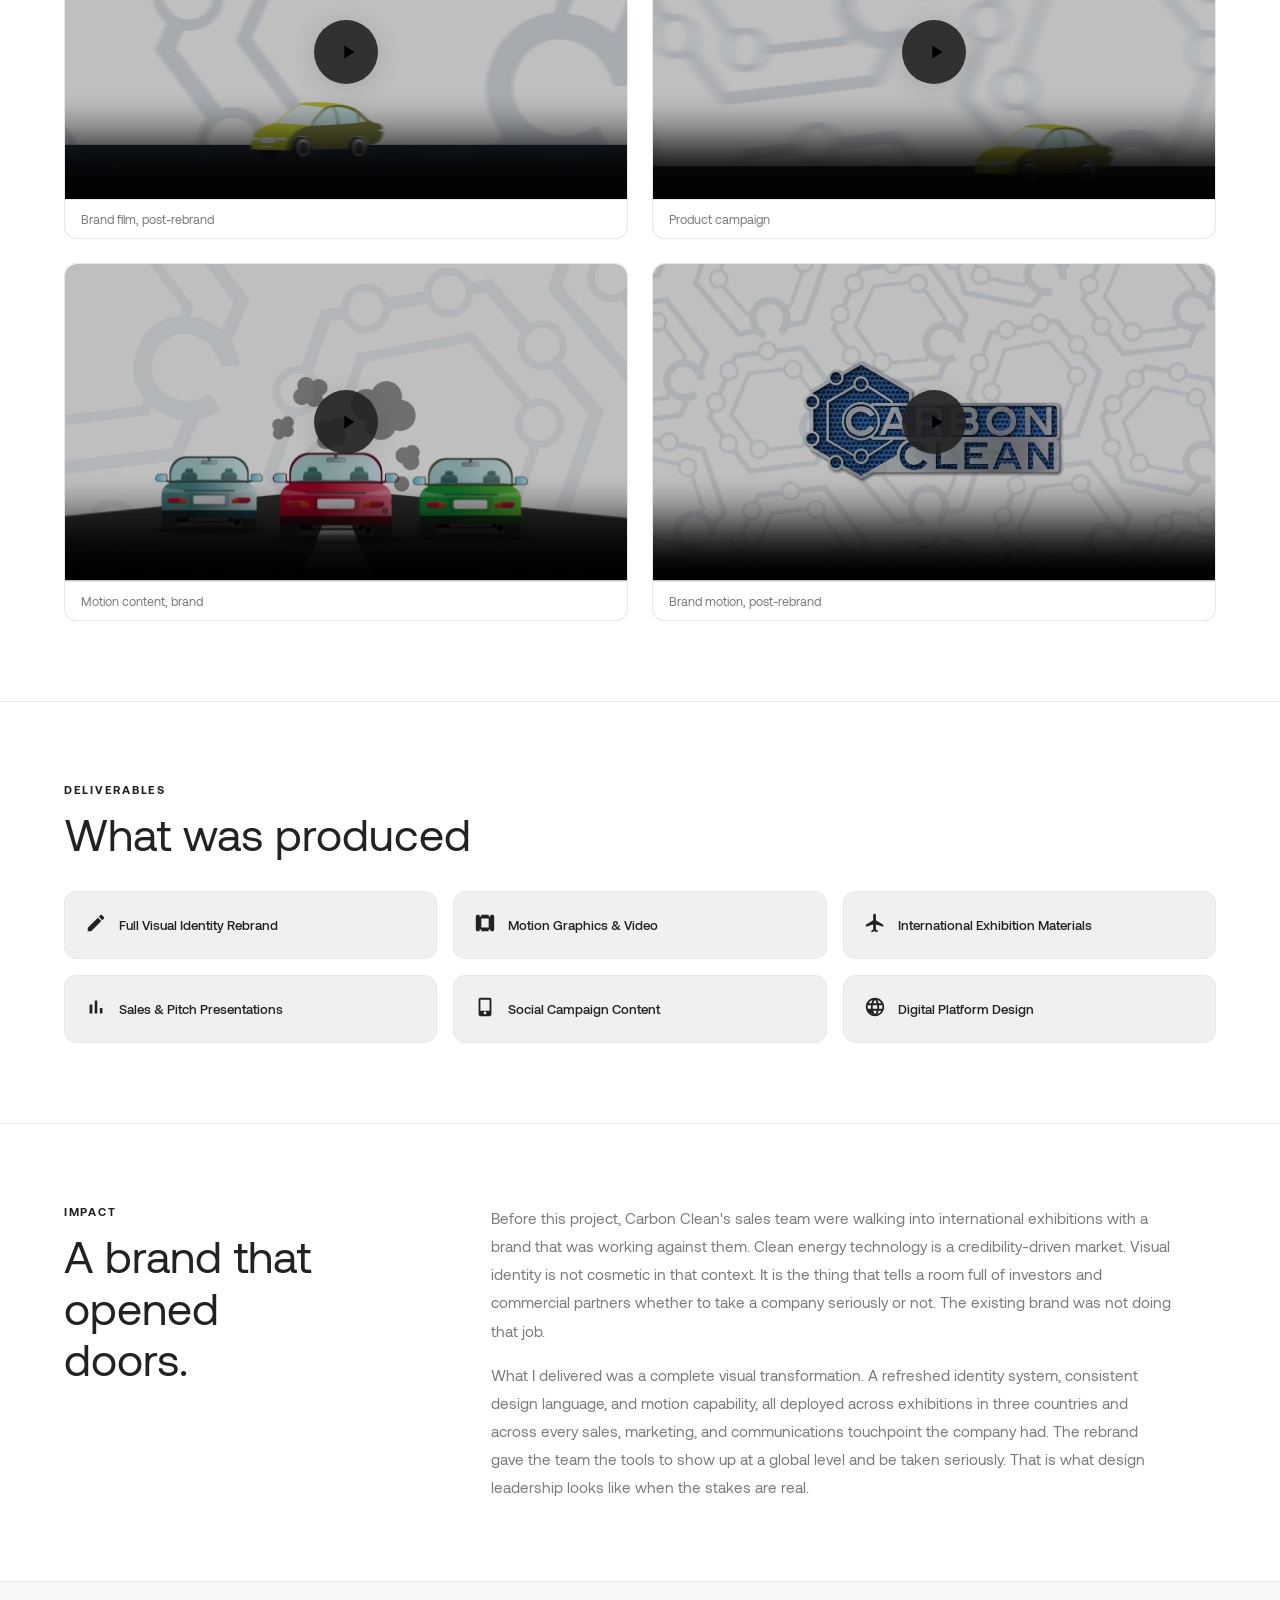
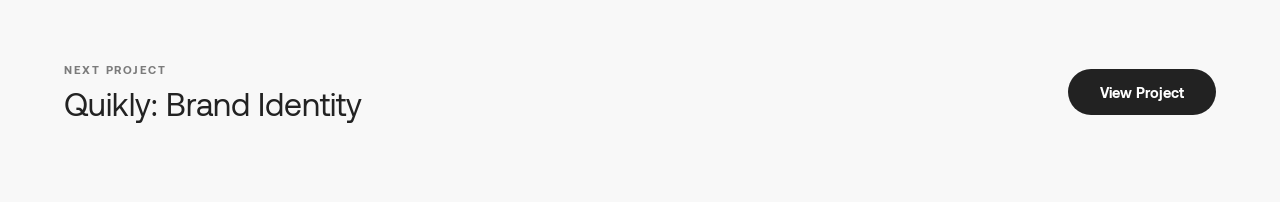
==== commit 5def576b: "Correct job titles to match CV Kennedys Law LLP: Senior Designer Lane Clark & Peacock: Graphic Desig" ====
--- a/carbonclean.html
+++ b/carbonclean.html
@@ -211,7 +211,7 @@
       <div class="project-meta">
         <div class="meta-item">
           <div class="meta-label">Role</div>
-          <div class="meta-value">Lead Designer</div>
+          <div class="meta-value">Graphic Designer (Lead Designer level)</div>
         </div>
         <div class="meta-item">
           <div class="meta-label">Period</div>
@@ -240,7 +240,7 @@
         <h2 class="section-title">Global brand. <br>Built for <br>ambition.</h2>
       </div>
       <div>
-        <p class="body-text">Carbon Clean had a world-class product and a genuine mission. What they had alongside it was a brand that no longer reflected either. The existing identity was outdated, visually inconsistent, and wholly misaligned with the company's ambitions in a competitive, credibility-driven global market. As Lead Designer, I was brought in to change that.</p>
+        <p class="body-text">Carbon Clean had a world-class product and a genuine mission. What they had alongside it was a brand that no longer reflected either. The existing identity was outdated, visually inconsistent, and wholly misaligned with the company's ambitions in a competitive, credibility-driven global market. Holding the responsibility of a Lead Designer, I was brought in to change that.</p>
         <p class="body-text" style="margin-top:1rem">The rebrand was a ground-up overhaul of the visual language: refreshing the identity system, establishing a coherent design framework across all touchpoints, and building out motion and video capability to support the firm's expanding commercial activity. The updated brand was deployed across major international exhibitions in <strong style="color:var(--text)">Dubai, Italy, and Las Vegas</strong>, giving the sales team a visual identity that finally matched the ambition and scale of what they were selling.</p>
       </div>
     </div>
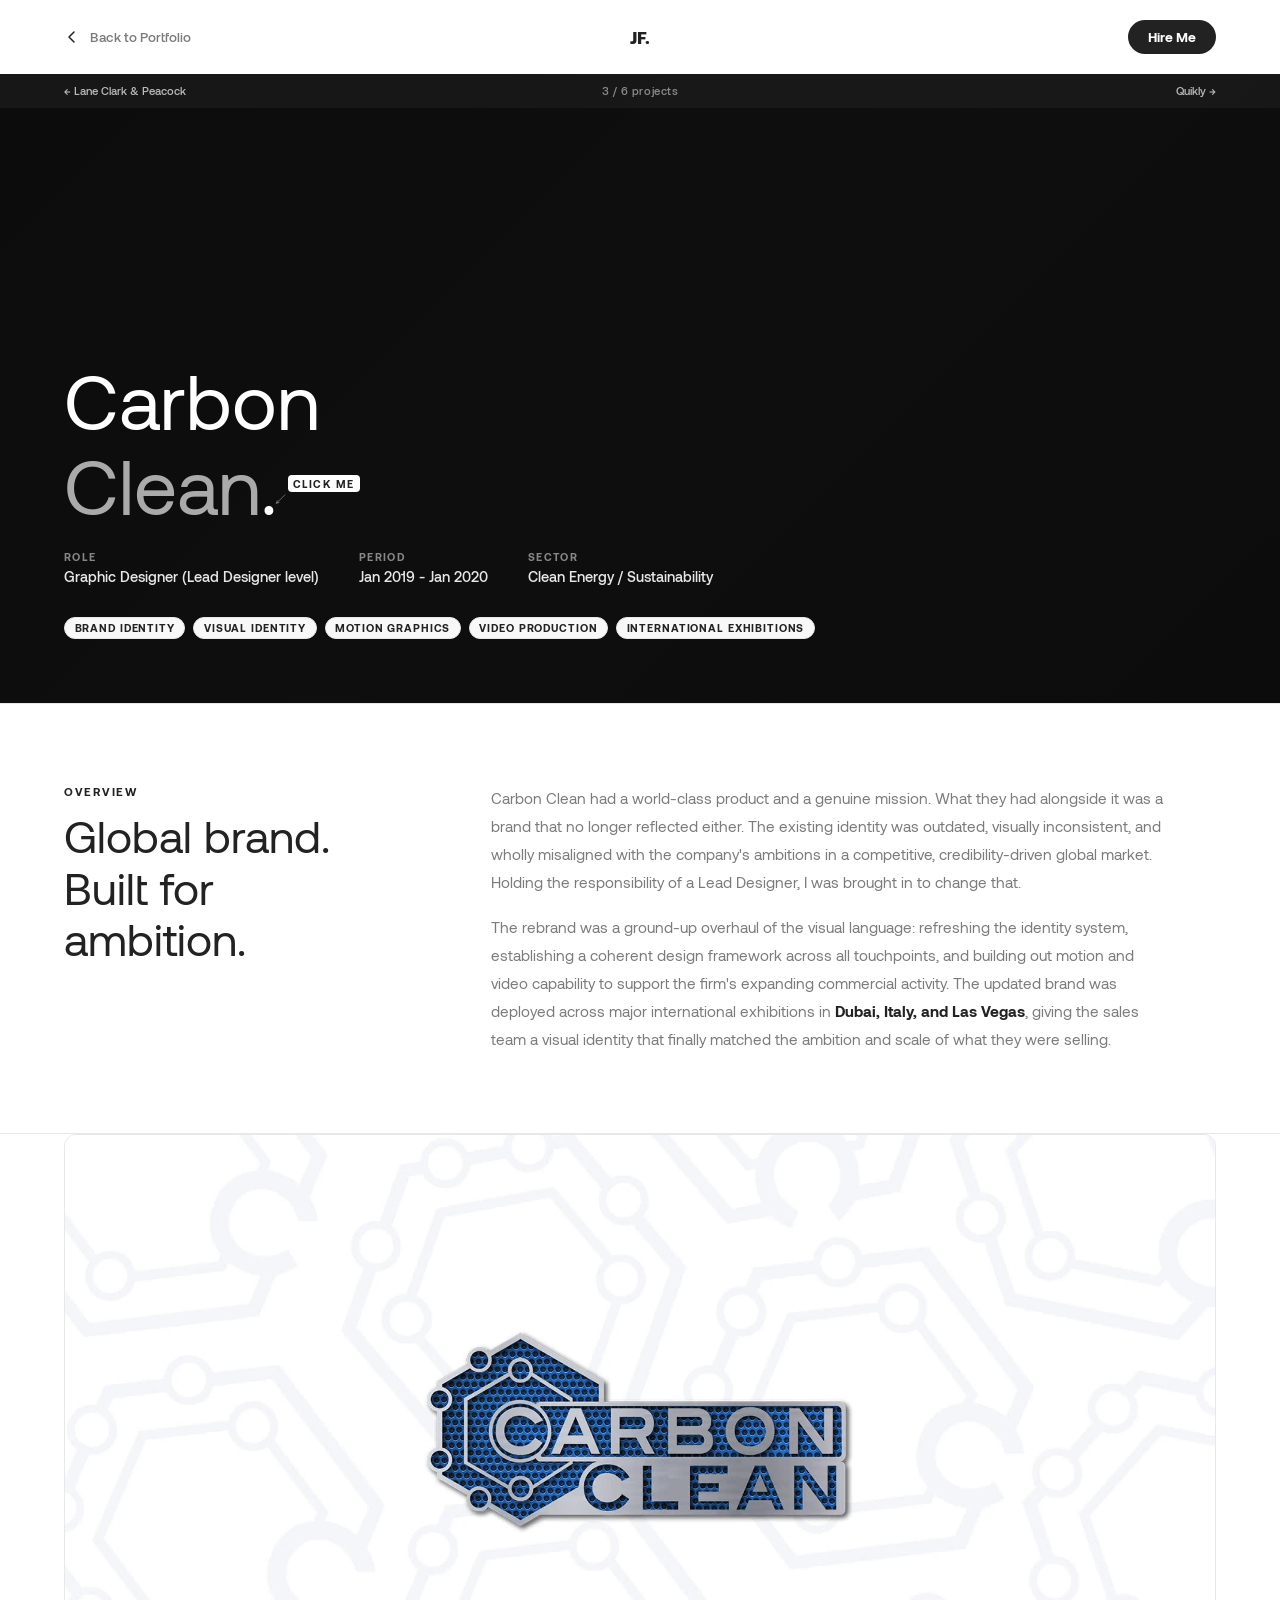
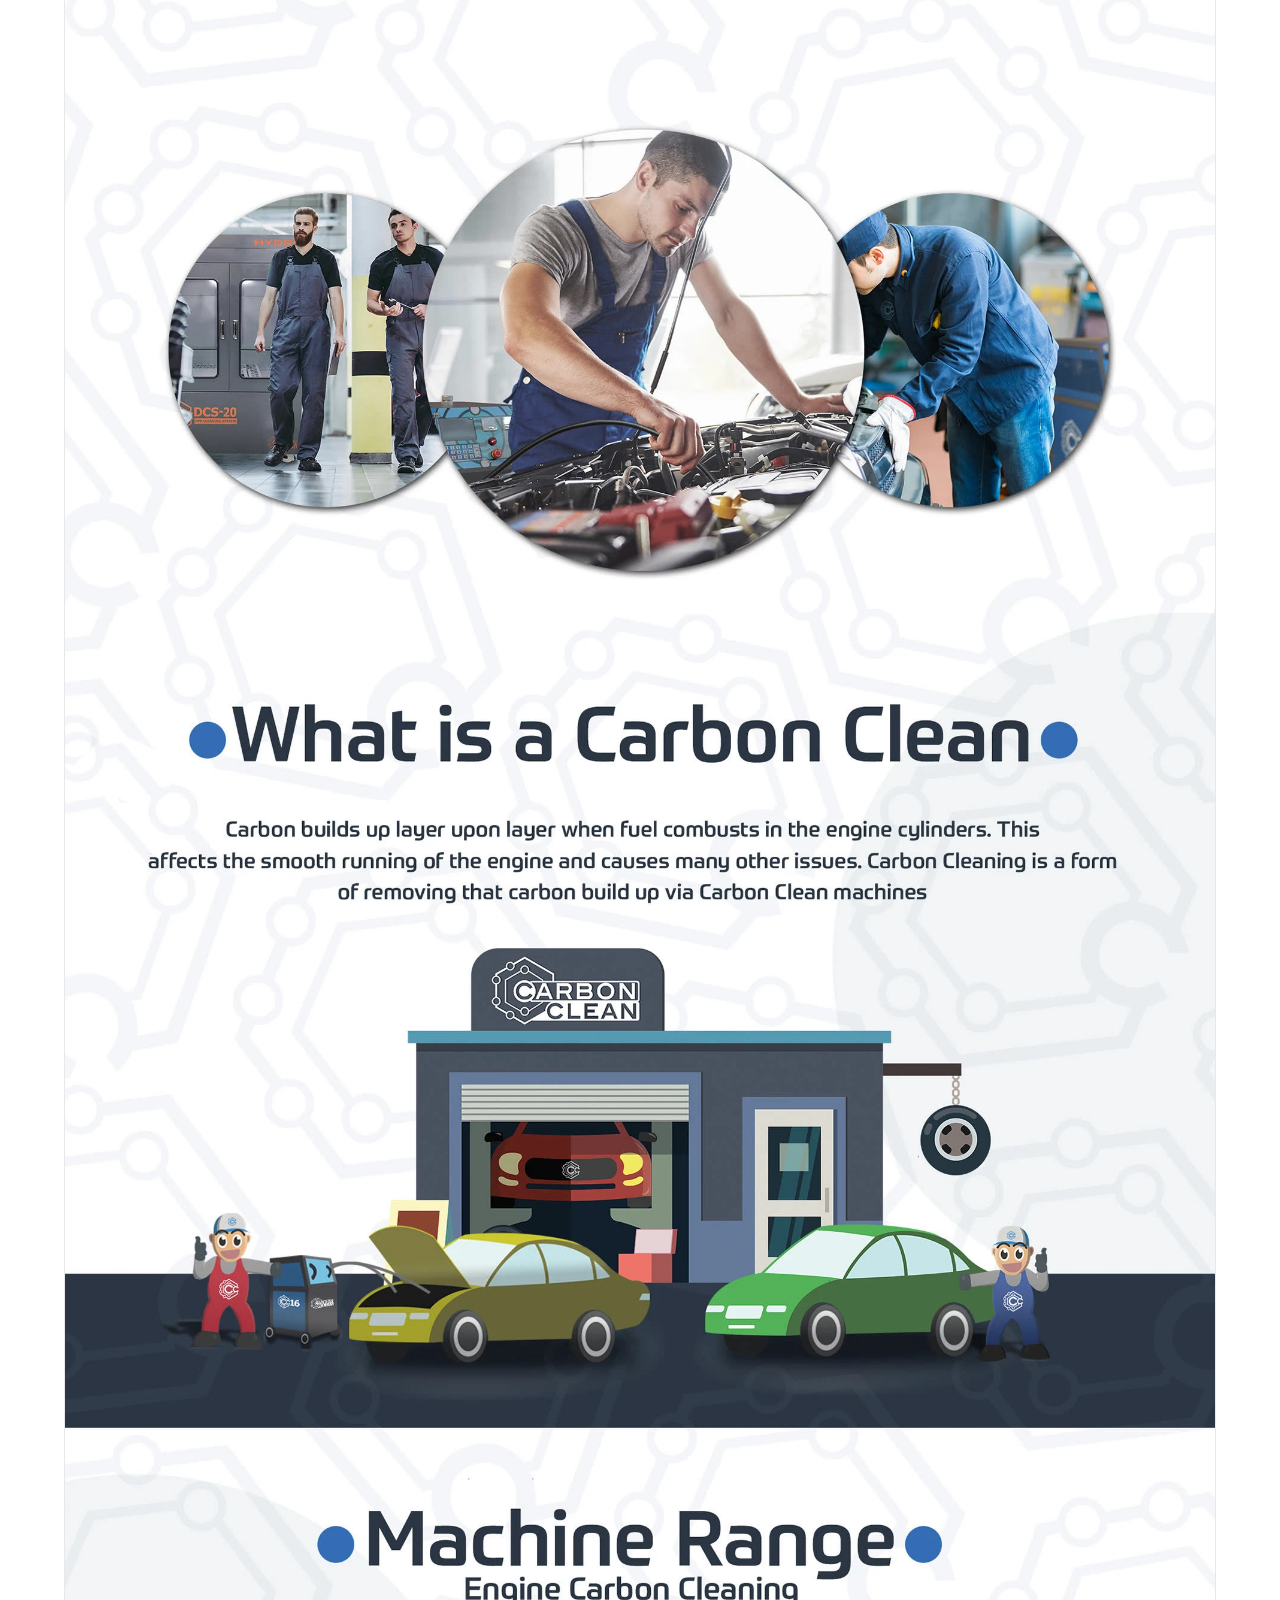
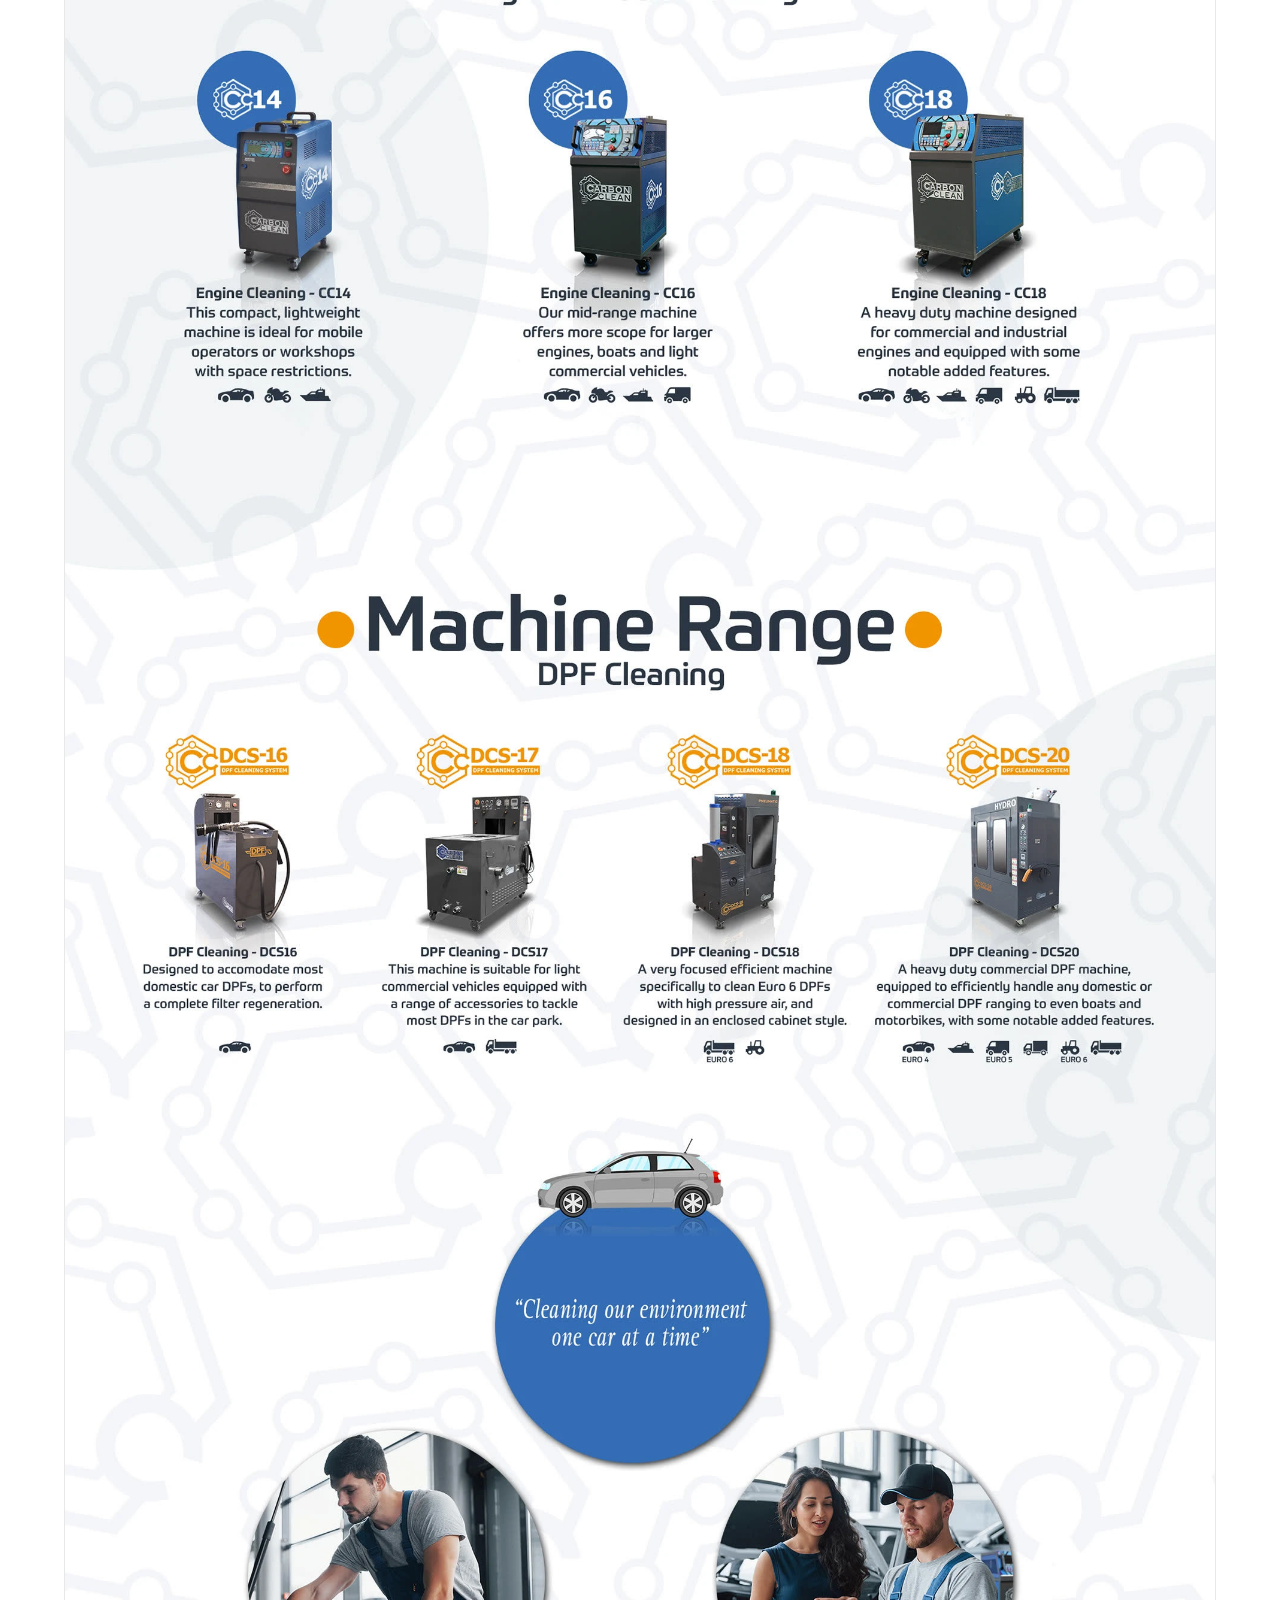
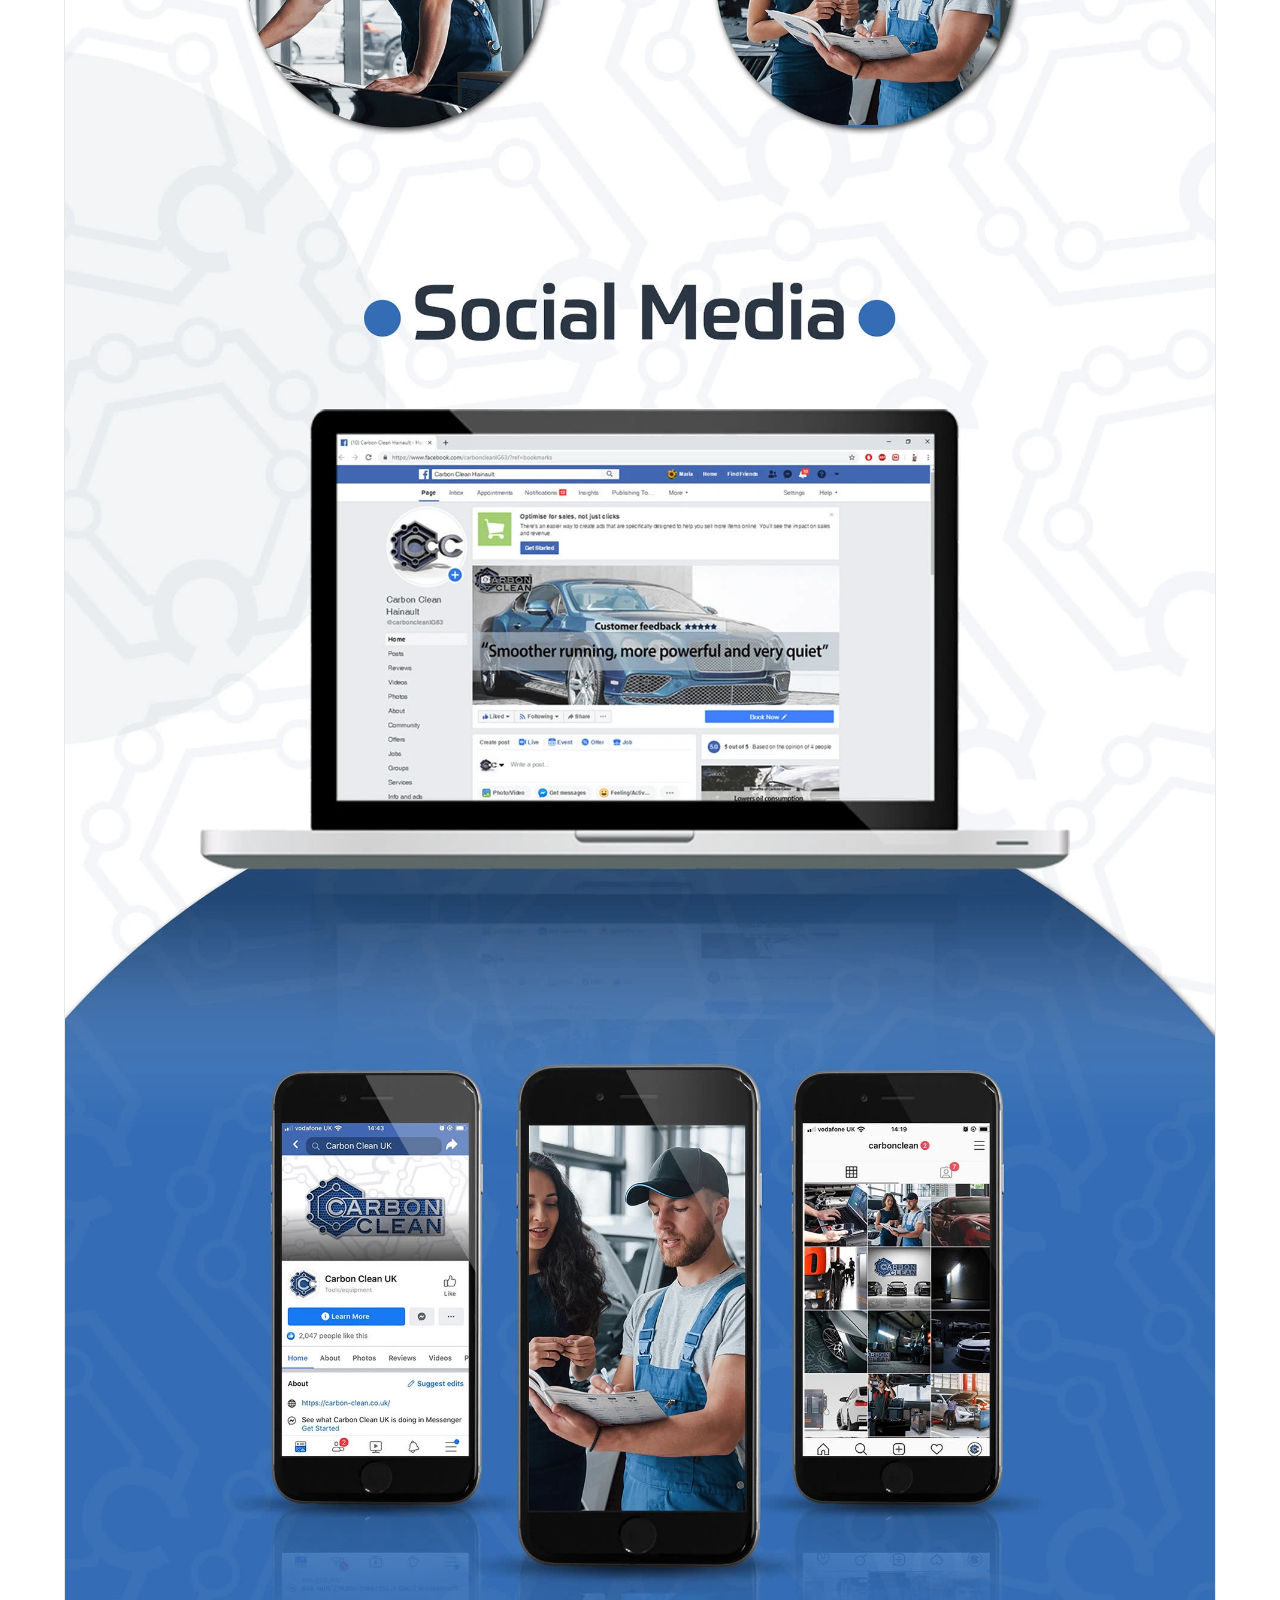
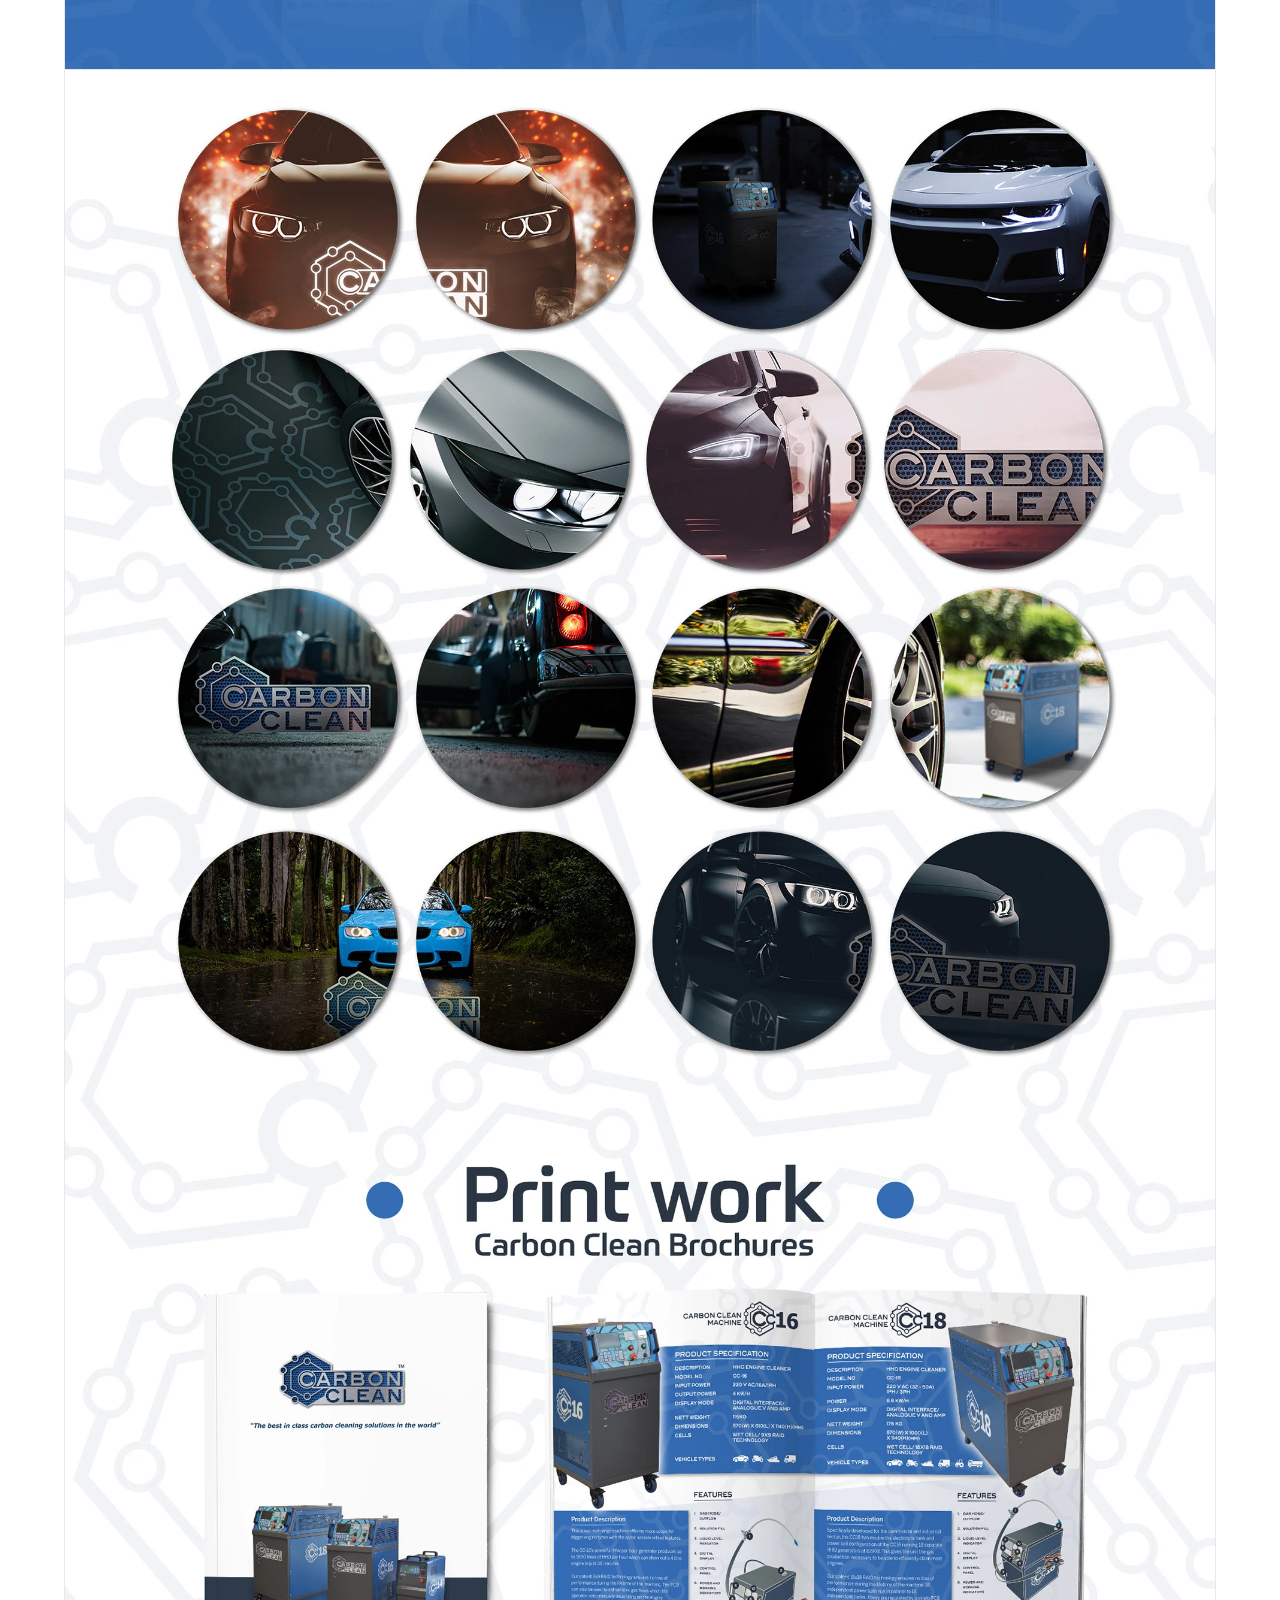
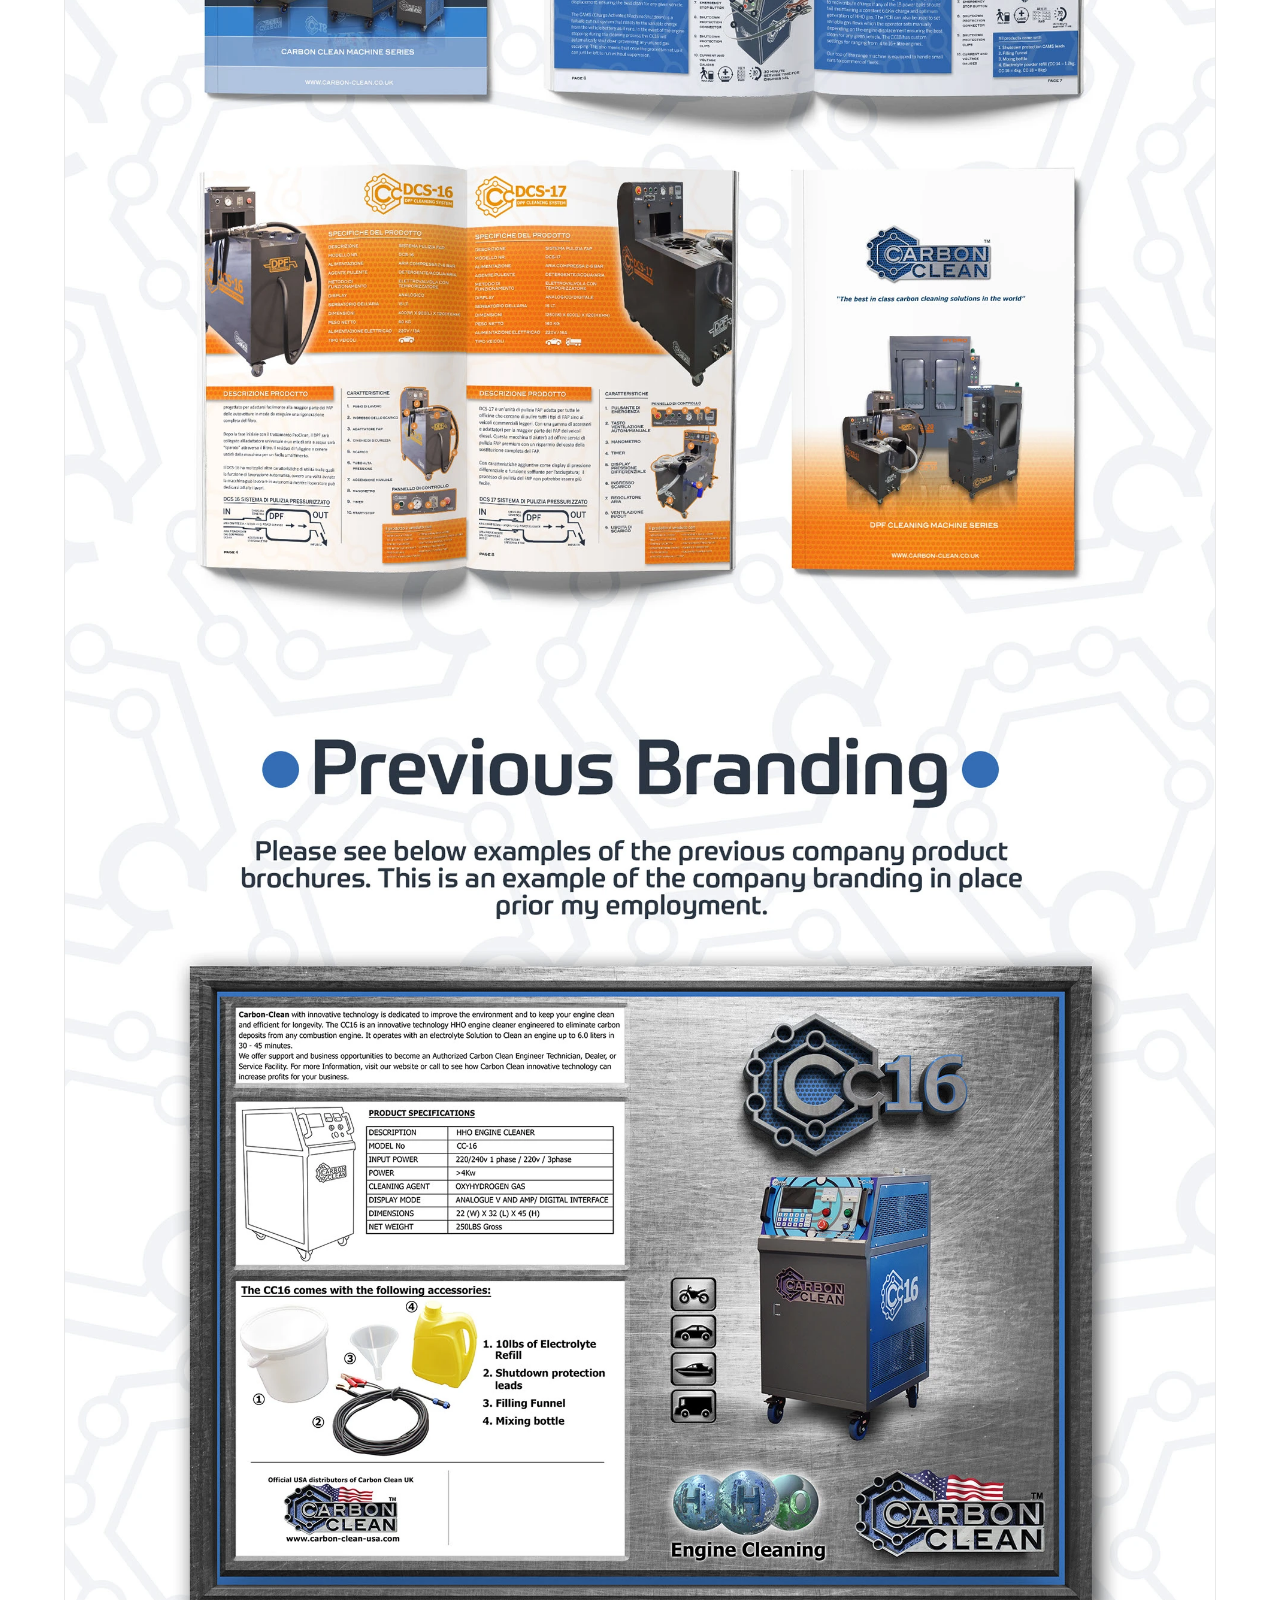
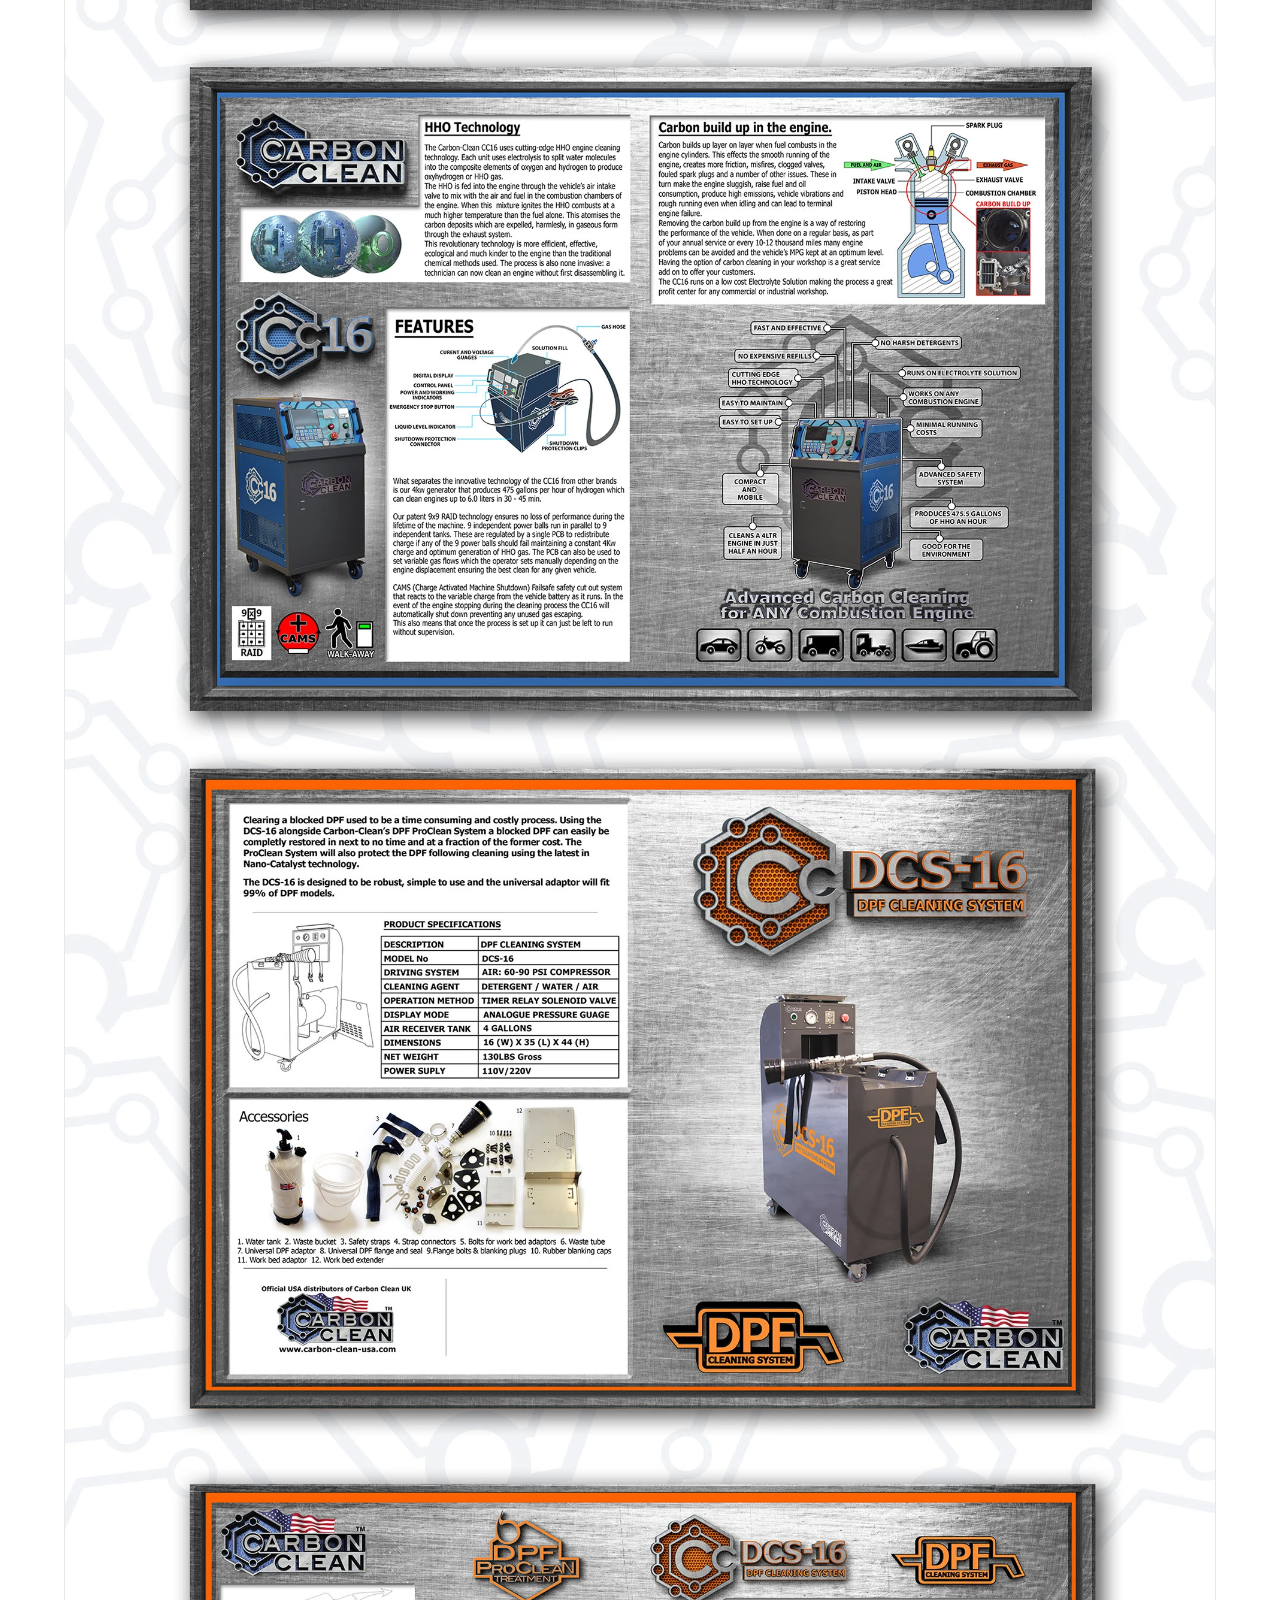
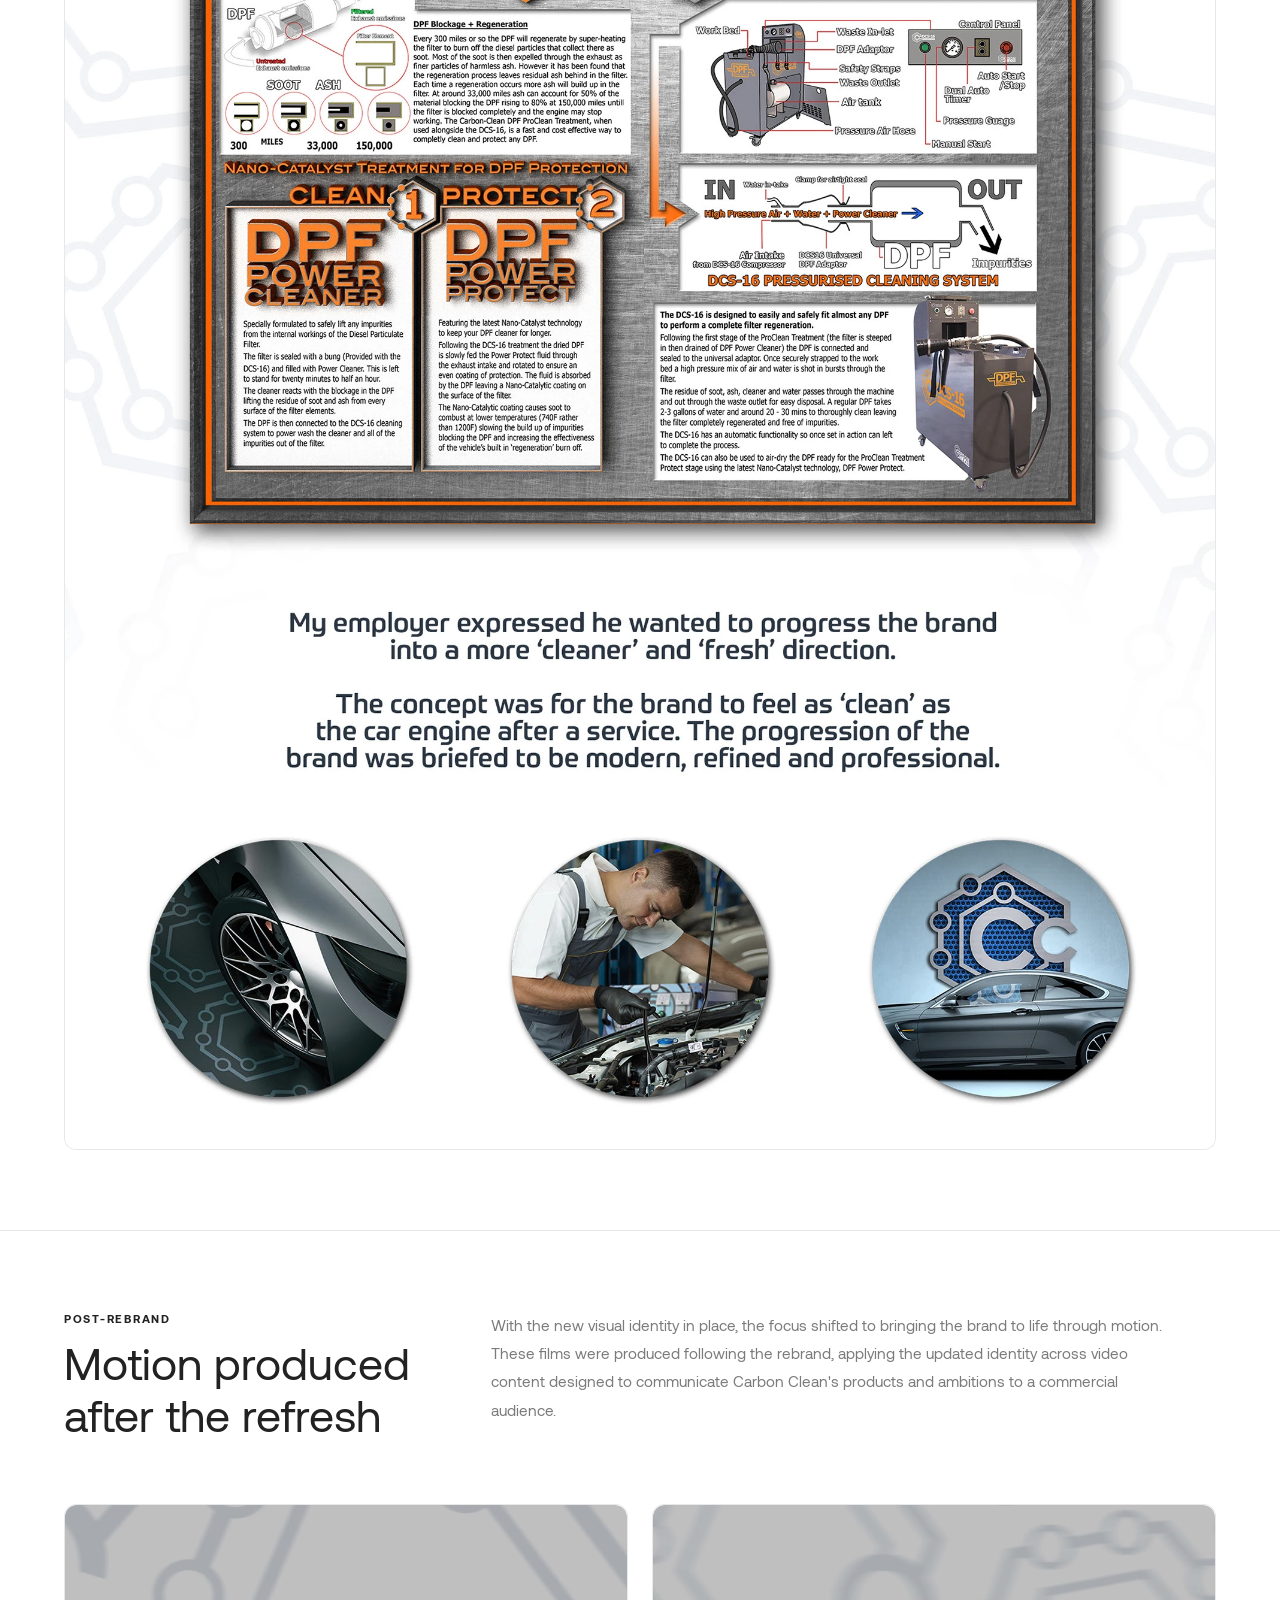
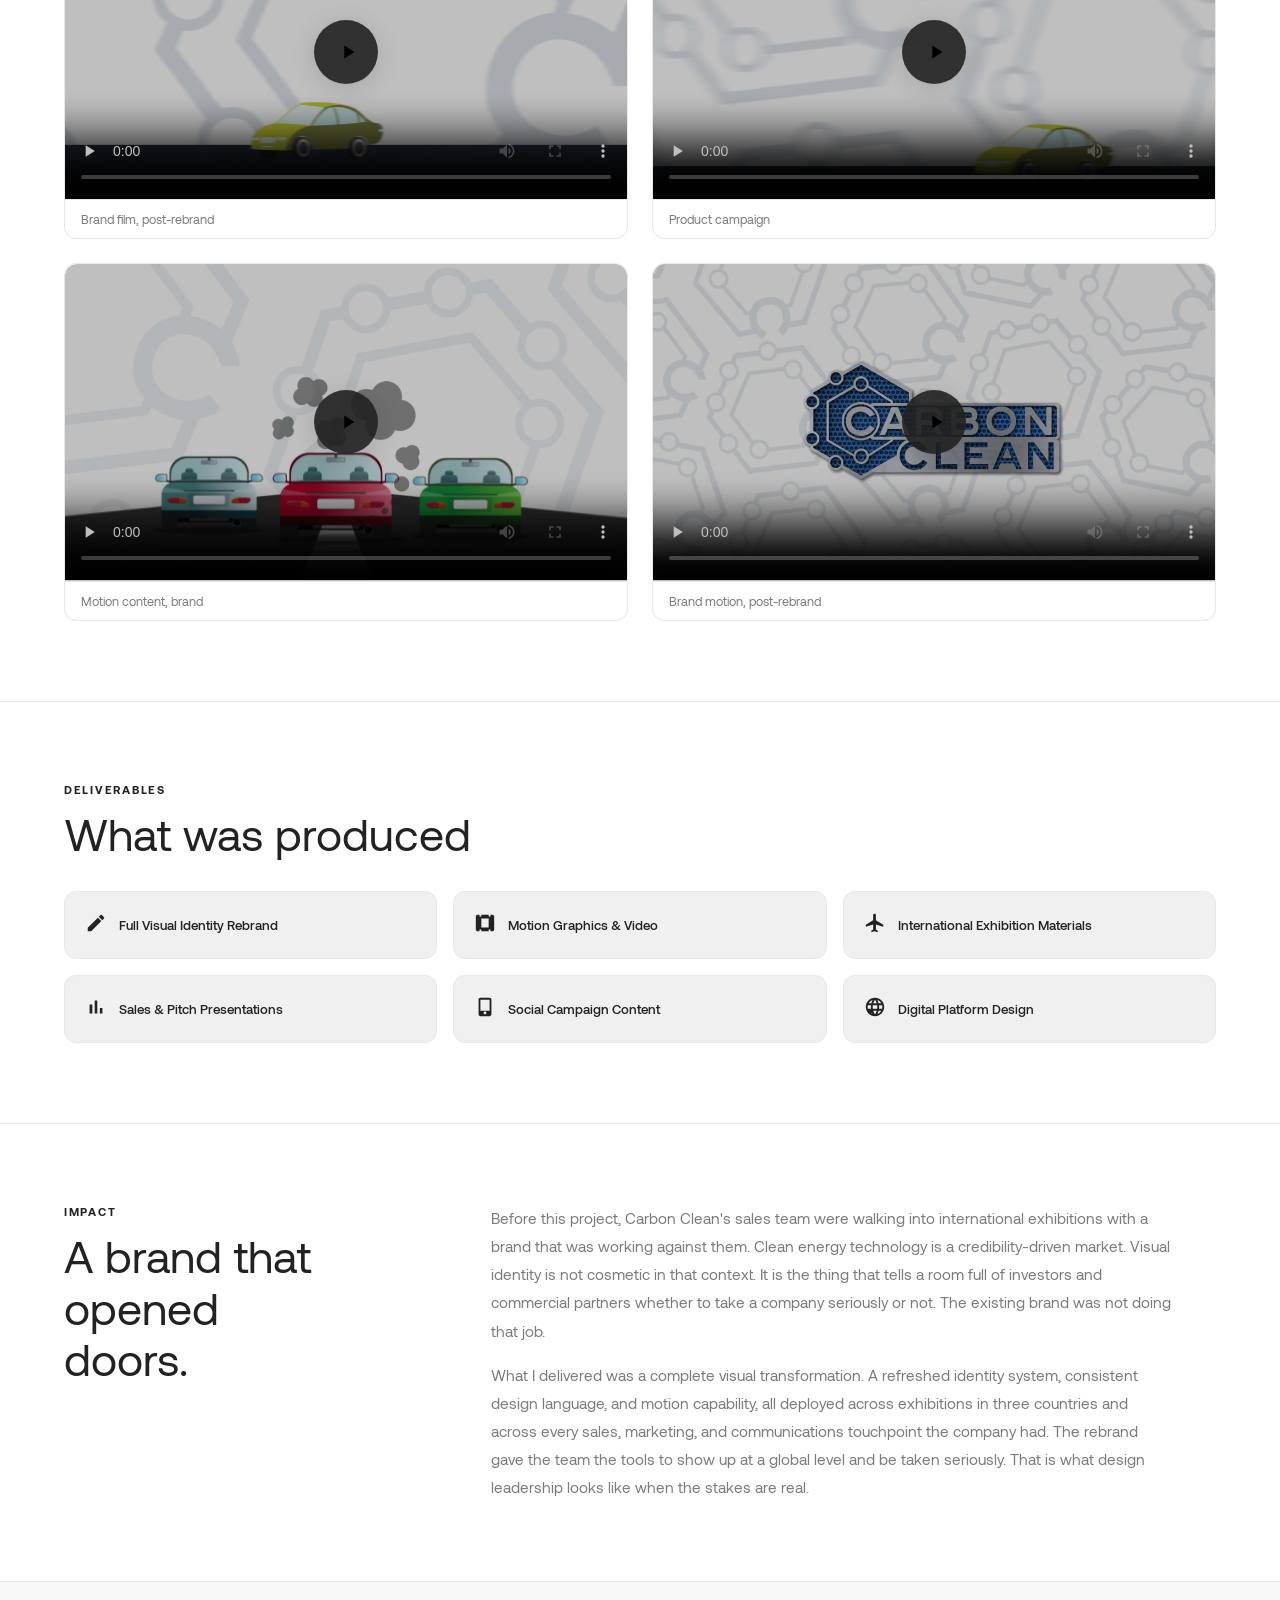
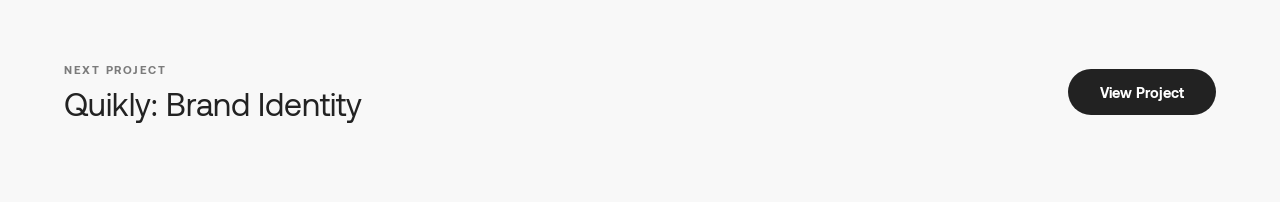
==== commit 3255b215: "Add the intro video cue to the five remaining project pages Same pattern as Kennedys on LCP, Carbon " ====
--- a/carbonclean.html
+++ b/carbonclean.html
@@ -179,6 +179,110 @@
     @media (max-width: 900px) {
       .project-nav-strip { padding-left: 1.5rem; padding-right: 1.5rem; }
     }
+
+    /* HERO INTRO VIDEO: clickable dot + cue (light on dark) */
+    .hero-dot {
+      /* 0.14 of this page's own heading clamp, so the arrow tracks the dot */
+      --arrow: clamp(0.392rem, 0.84vw, 0.84rem);
+      font: inherit; color: #fff; background: none; border: 0; padding: 0;
+      margin: 0; line-height: inherit; vertical-align: baseline;
+      position: relative; display: inline-block; cursor: pointer;
+      -webkit-tap-highlight-color: transparent;
+    }
+    .hero-dot::after {
+      content: ''; position: absolute; pointer-events: none;
+      left: 50.6%; top: 81.6%;
+      width: 0.3em; height: 0.3em; margin: -0.15em 0 0 -0.15em;
+      border: 2px solid #fff; border-radius: 50%;
+      opacity: 0; animation: dotRipple 2.6s cubic-bezier(0.16,1,0.3,1) 1.6s infinite;
+    }
+    .hero-dot:focus-visible { outline: 2px solid #fff; outline-offset: 6px; border-radius: 4px; }
+    @keyframes dotRipple {
+      0%   { transform: scale(0.4);  opacity: 0; }
+      22%  { opacity: 0.5; }
+      100% { transform: scale(1.5); opacity: 0; }
+    }
+    .hero-cue {
+      position: absolute; left: 167.1%; bottom: 40.2%;
+      white-space: nowrap; cursor: pointer;
+      font-family: 'Aeonik', sans-serif;
+      font-size: 0.67rem; font-weight: 600; letter-spacing: 0.14em;
+      text-transform: uppercase;
+      background: #fff; border-radius: 4px;
+      padding: calc(var(--arrow) * 0.26) calc(var(--arrow) * 0.46);
+      transition: background 0.2s;
+      /* shows straight away, holds ~2s, then away ~6s. Base opacity 1 so
+         losing the animation leaves it visible, never stranded invisible. */
+      opacity: 1;
+      animation: cueCycle 9s ease-in-out 0.3s infinite backwards,
+                 cueFloat 3.6s ease-in-out 0.9s infinite;
+    }
+    /* outranks .project-hero h1 span, which otherwise tints the label */
+    .project-hero h1 .hero-cue { color: #222222; }
+    .hero-cue::after { content: 'Click me'; }
+    .hero-cue svg {
+      display: block; overflow: visible; color: #fff;
+      width: var(--arrow); height: var(--arrow);
+      position: absolute; right: 100%; top: 100%;
+      margin-right: calc(var(--arrow) * 0.14);
+      margin-top: calc(var(--arrow) * 0.14);
+    }
+    .hero-dot:hover .hero-cue, .hero-dot:focus-visible .hero-cue { background: rgba(255,255,255,0.82); }
+    @keyframes cueCycle {
+      0%    { opacity: 0; }
+      3.3%  { opacity: 1; }   /* fades in over 0.3s */
+      25.6% { opacity: 1; }   /* stays for 2s */
+      31.1% { opacity: 0; }   /* fades out over 0.5s */
+      100%  { opacity: 0; }   /* away for 6.2s, then repeats */
+    }
+    @keyframes cueFloat { 0%,100% { transform: none; } 50% { transform: translate(2.5px, -2.5px); } }
+
+    /* INTRO VIDEO LIGHTBOX */
+    .video-lightbox {
+      position: fixed; inset: 0; z-index: 400;
+      display: flex; align-items: center; justify-content: center;
+      padding: 1.5rem;
+      background: rgba(17,17,17,0.9); backdrop-filter: blur(6px);
+      opacity: 0; transition: opacity 0.28s ease;
+    }
+    .video-lightbox[hidden] { display: none; }
+    .video-lightbox.open { opacity: 1; }
+    .video-lightbox-inner {
+      position: relative; width: min(1100px, 100%);
+      transform: scale(0.97); transition: transform 0.28s cubic-bezier(0.16,1,0.3,1);
+    }
+    .video-lightbox.open .video-lightbox-inner { transform: none; }
+    .video-lightbox video {
+      width: 100%; max-height: 82vh; aspect-ratio: 16 / 9;
+      display: block; background: #000; border-radius: 6px;
+      box-shadow: 0 30px 80px rgba(0,0,0,0.5);
+    }
+    .video-lightbox-close {
+      position: absolute; top: -3rem; right: 0;
+      width: 2.25rem; height: 2.25rem; padding: 0;
+      display: flex; align-items: center; justify-content: center;
+      background: none; border: 1px solid rgba(255,255,255,0.35); border-radius: 50%;
+      color: #fff; cursor: pointer; transition: background 0.2s, border-color 0.2s;
+    }
+    .video-lightbox-close:hover, .video-lightbox-close:focus-visible {
+      background: rgba(255,255,255,0.14); border-color: #fff;
+    }
+    .video-lightbox-hint {
+      position: absolute; top: -2.6rem; left: 0;
+      font-size: 0.65rem; font-weight: 600; letter-spacing: 0.14em;
+      text-transform: uppercase; color: rgba(255,255,255,0.45);
+    }
+    body.lightbox-open { overflow: hidden; }
+    @media (max-width: 700px) {
+      .video-lightbox { padding: 1rem; }
+      .video-lightbox-close { top: -2.9rem; width: 2rem; height: 2rem; }
+      .video-lightbox-hint { display: none; }
+    }
+    @media (prefers-reduced-motion: reduce) {
+      .hero-dot::after { animation: none; opacity: 0.4; transform: scale(1.5); }
+      .hero-cue { animation: none; opacity: 1; }
+      .video-lightbox, .video-lightbox-inner { transition: none; }
+    }
   </style>
 </head>
 <body>
@@ -207,7 +311,7 @@
     <div class="hero-video-overlay"></div>
     <div class="hero-bg"></div>
     <div class="hero-content">
-      <h1>Carbon <br><span>Clean</span></h1>
+      <h1>Carbon <br><span>Clean</span><button type="button" class="hero-dot" id="introDot" aria-label="Play the Carbon Clean video">.<span class="hero-cue" aria-hidden="true"><svg viewBox="0 0 44 44" fill="none"><path d="M41 3 L6 38" stroke="currentColor" stroke-width="1.5" stroke-linecap="round"/><path d="M16.5 34.8 L6 38 L9.2 27.5" stroke="currentColor" stroke-width="1.5" stroke-linecap="round" stroke-linejoin="round"/></svg></span></button></h1>
       <div class="project-meta">
         <div class="meta-item">
           <div class="meta-label">Role</div>
@@ -331,6 +435,60 @@
     <a href="quikly.html" class="btn-primary">View Project</a>
   </div>
 
+  <!-- INTRO VIDEO LIGHTBOX -->
+  <div class="video-lightbox" id="introLightbox" role="dialog" aria-modal="true" aria-label="Carbon Clean video" hidden>
+    <div class="video-lightbox-inner">
+      <div class="video-lightbox-hint">Press Esc to close</div>
+      <button type="button" class="video-lightbox-close" id="introClose" aria-label="Close video">
+        <svg width="14" height="14" viewBox="0 0 14 14" fill="none"><path d="M1 1L13 13M13 1L1 13" stroke="currentColor" stroke-width="1.6" stroke-linecap="round"/></svg>
+      </button>
+      <video id="introVideo" controls playsinline preload="none" poster="assets/thumbs/intro-carbonclean-poster.jpg">
+        <source src="assets/videos/intro-carbonclean.mp4" type="video/mp4" />
+      </video>
+    </div>
+  </div>
+
+  <script>
+    /* Intro video lightbox */
+    (function () {
+      const dot   = document.getElementById('introDot');
+      const box   = document.getElementById('introLightbox');
+      const video = document.getElementById('introVideo');
+      const close = document.getElementById('introClose');
+      if (!dot || !box || !video || !close) return;
+
+      function openVideo() {
+        box.hidden = false;
+        document.body.classList.add('lightbox-open');
+        requestAnimationFrame(() => box.classList.add('open'));
+        video.currentTime = 0;
+        video.muted = false;
+        video.volume = 1;
+        const p = video.play();
+        if (p && p.catch) p.catch(() => { video.muted = true; video.play().catch(() => {}); });
+        close.focus();
+      }
+
+      function closeVideo() {
+        video.pause();
+        box.classList.remove('open');
+        document.body.classList.remove('lightbox-open');
+        const done = () => { box.hidden = true; box.removeEventListener('transitionend', done); };
+        box.addEventListener('transitionend', done);
+        setTimeout(done, 350);
+        dot.focus();
+      }
+
+      video.addEventListener('ended', () => setTimeout(closeVideo, 400));
+      dot.addEventListener('click', openVideo);
+      close.addEventListener('click', closeVideo);
+      box.addEventListener('click', e => { if (e.target === box) closeVideo(); });
+      document.addEventListener('keydown', e => {
+        if (e.key === 'Escape' && !box.hidden) closeVideo();
+      });
+    })();
+  </script>
+
   <script>
     const observer = new IntersectionObserver(entries => {
       entries.forEach((e, i) => { if (e.isIntersecting) setTimeout(() => e.target.classList.add('visible'), i * 80); });
